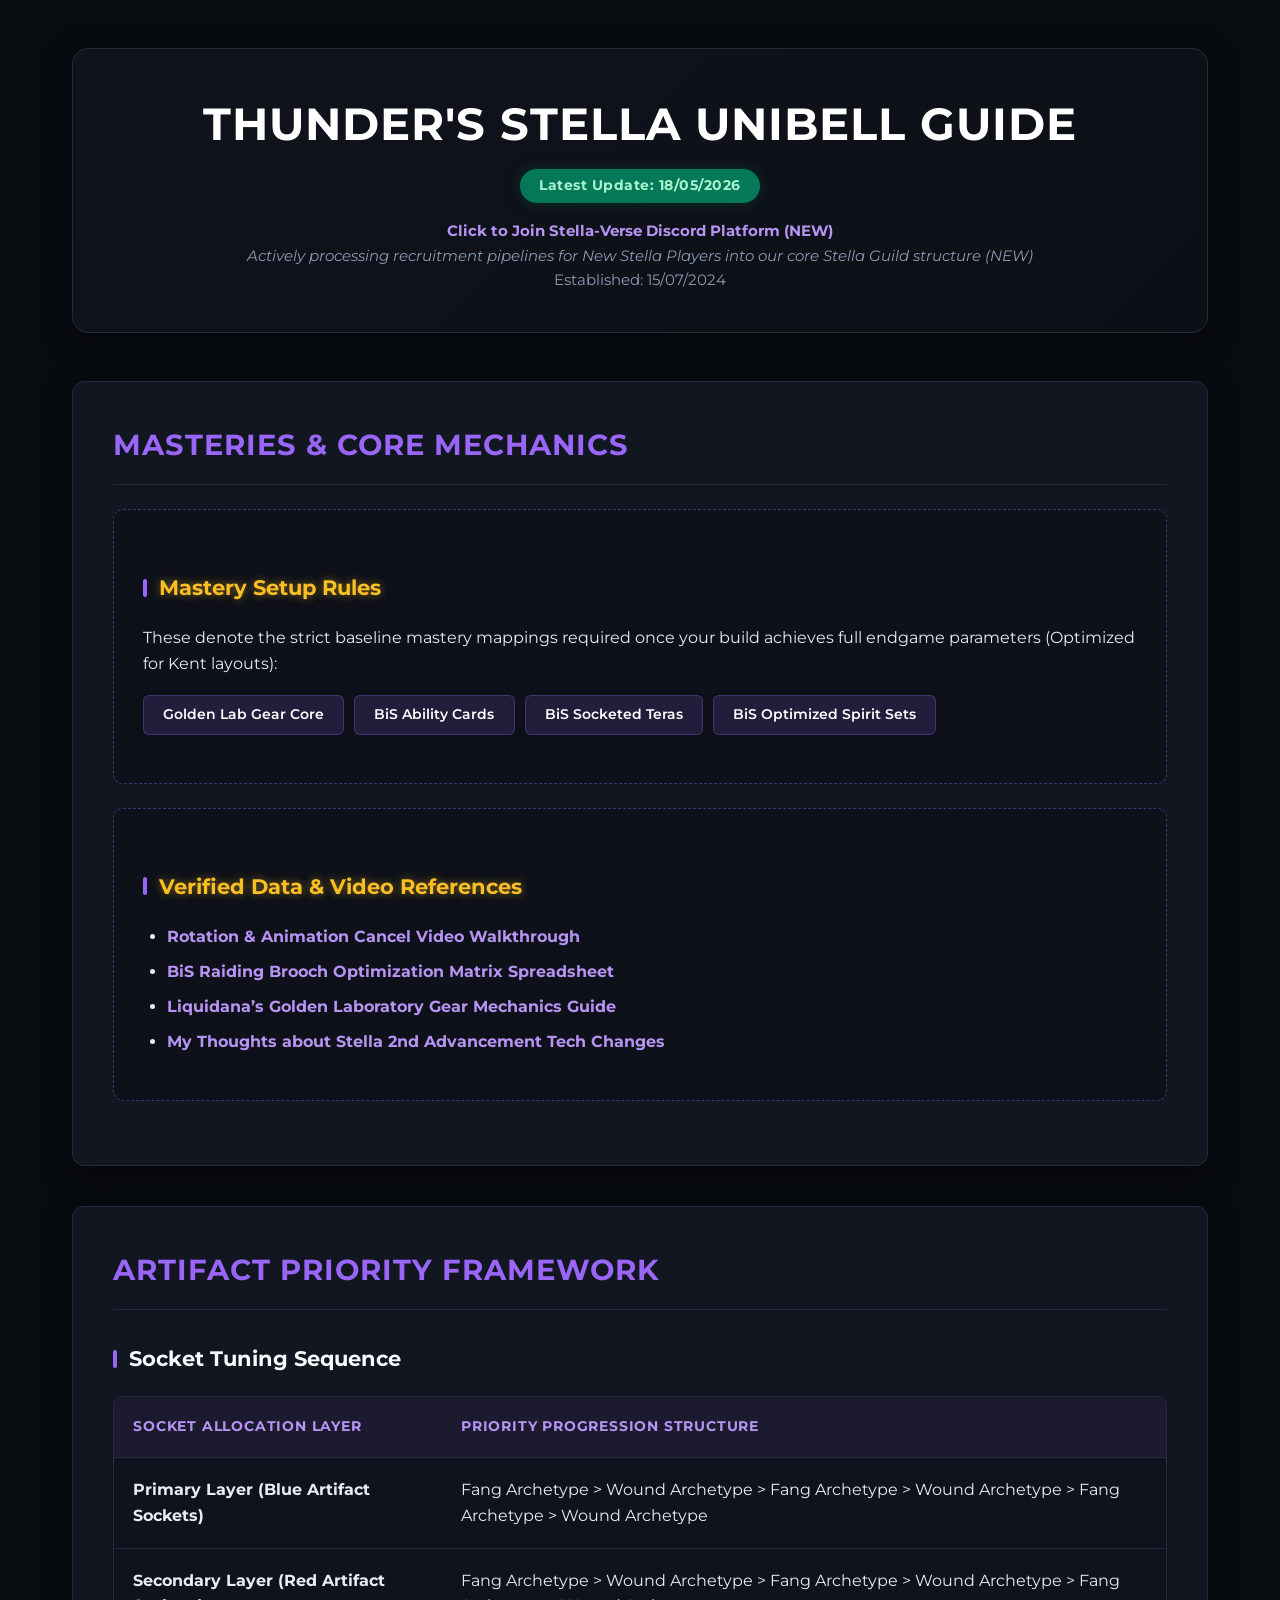
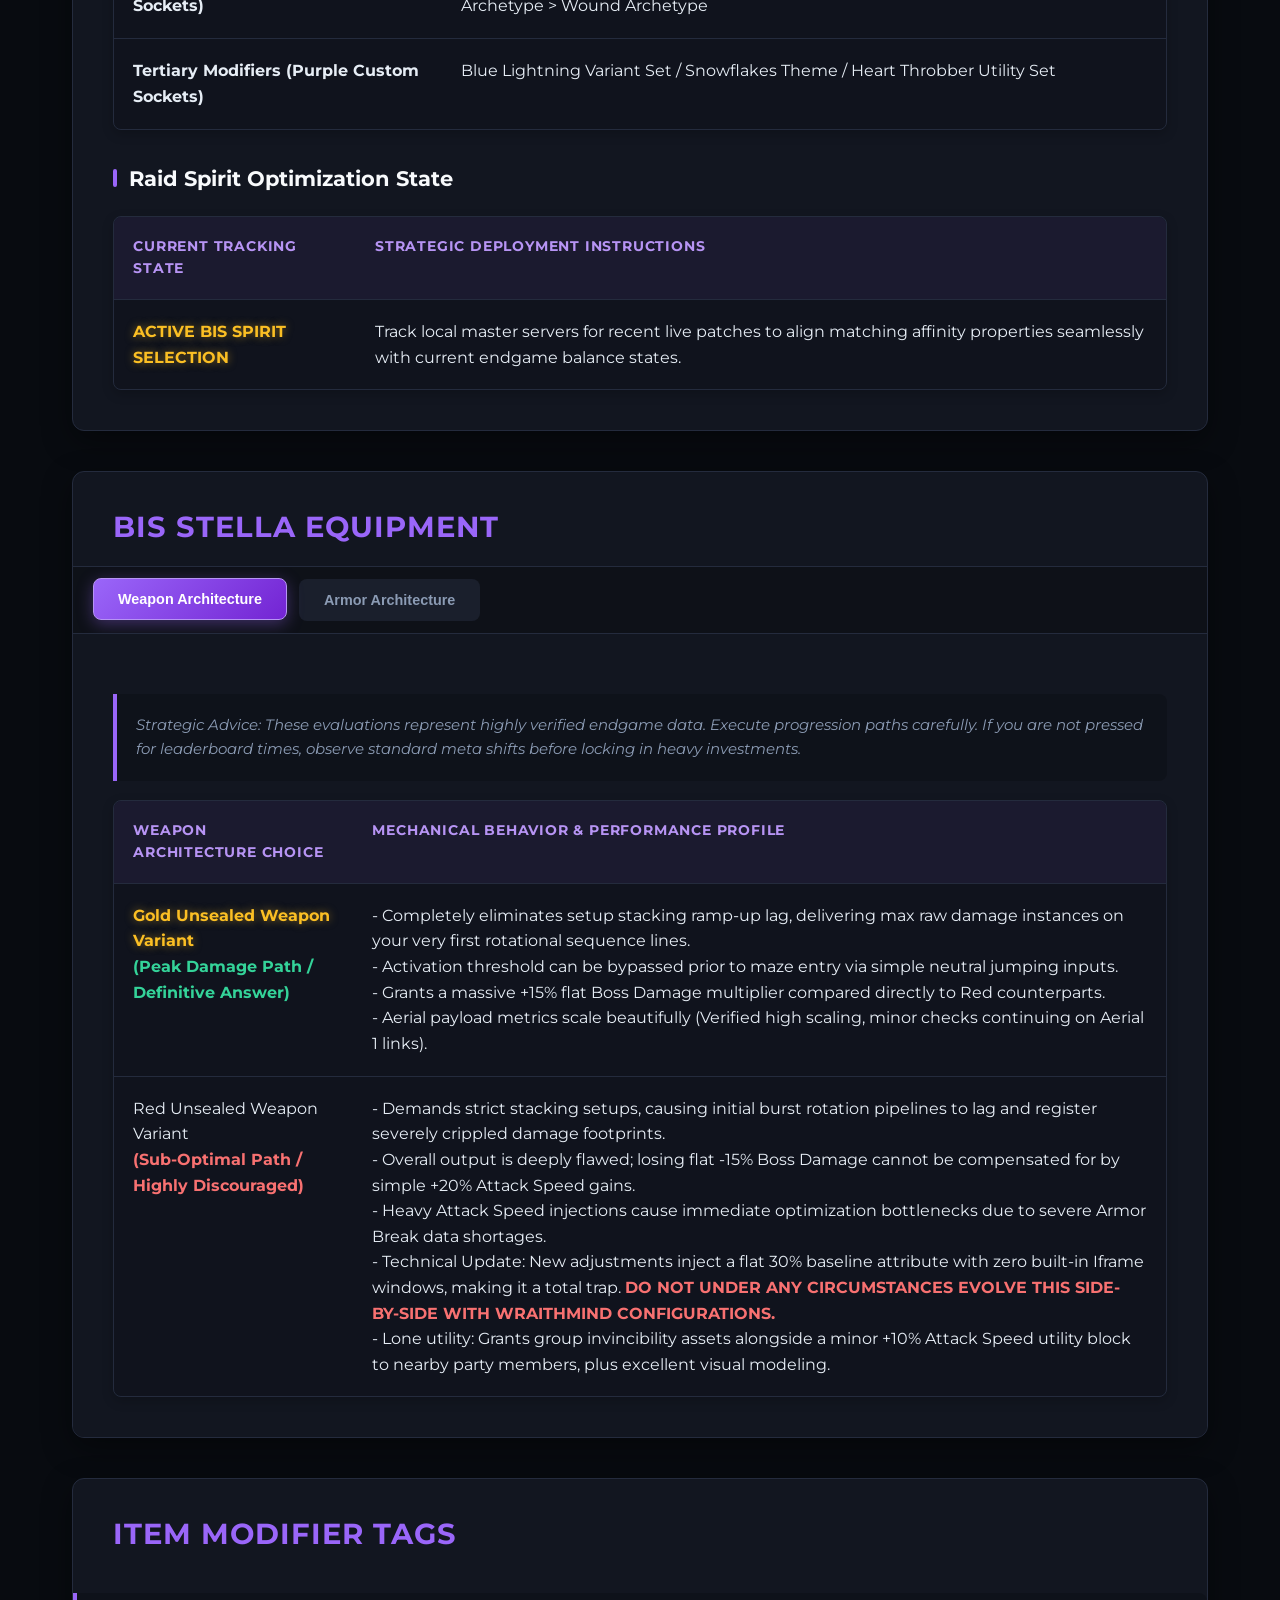
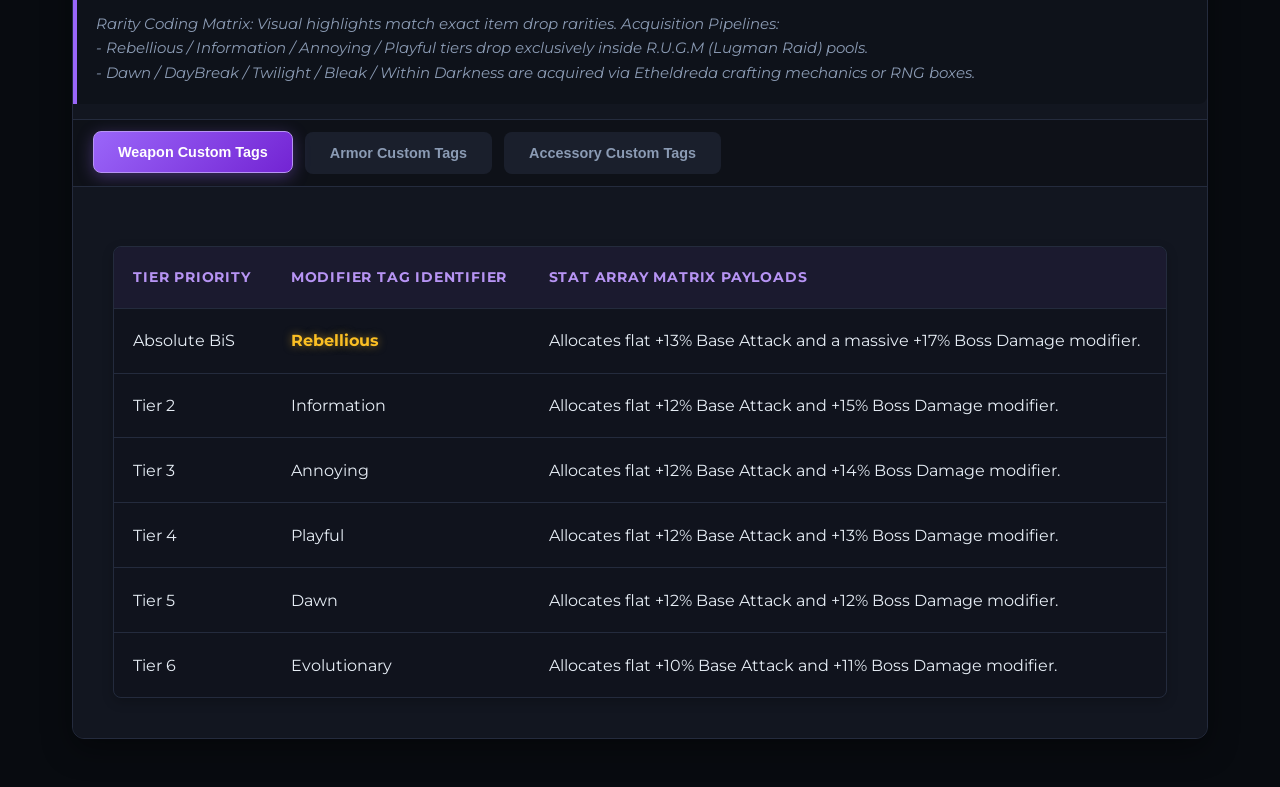
==== index.html @ b870dc03 "Add files via upload" ====
<!DOCTYPE html>
<html lang="en">
<head>
    <meta charset="UTF-8">
    <meta name="viewport" content="width=device-width, initial-scale=1.0">
    <title>Thunder's Stella Unibell Guide</title>
    <link rel="stylesheet" href="style.css">
    <link href="https://fonts.googleapis.com/css2?family=Montserrat:wght@400;600;700&display=swap" rel="stylesheet">
</head>
<body>

    <div class="container">
        <!-- Header Hero Block -->
        <header>
            <h1>Thunder's Stella Unibell Guide</h1>
            <div class="status-badge">Latest Update: 18/05/2026</div>
            <p class="contact">
                <a href="http://discord.gg/ny4BUfFGVX" target="_blank">Click to Join Stella-Verse Discord Platform (NEW)</a><br>
                <em>Actively processing recruitment pipelines for New Stella Players into our core Stella Guild structure (NEW)</em><br>
                Established: 15/07/2024
            </p>
        </header>

        <!-- Section: Masteries & Rotation Links -->
        <section id="masteries" class="card">
            <h2>Masteries & Core Mechanics</h2>
            <div class="synergy-box">
                <h3 class="highlight-yellow">Mastery Setup Rules</h3>
                <p>These denote the strict baseline mastery mappings required once your build achieves full endgame parameters (Optimized for Kent layouts):</p>
                <div class="skill-tags">
                    <span>Golden Lab Gear Core</span>
                    <span>BiS Ability Cards</span>
                    <span>BiS Socketed Teras</span>
                    <span>BiS Optimized Spirit Sets</span>
                </div>
            </div>

            <div class="synergy-box" style="margin-top: 1.5rem;">
                <h3 class="highlight-yellow">Verified Data & Video References</h3>
                <ul>
                    <li><a href="https://www.youtube.com/watch?v=_vFARwieIZI" target="_blank">Rotation & Animation Cancel Video Walkthrough</a></li>
                    <li><a href="https://docs.google.com/spreadsheets/d/10RiqQsjrIwOWx3V2iWm0IaeLQn0I-nE5frdQukLJ9Gg/edit?usp=sharing" target="_blank">BiS Raiding Brooch Optimization Matrix Spreadsheet</a></li>
                    <li><a href="https://docs.google.com/document/d/e/2PACX-1vSvynzORBsrB51yt9vIYnnoR316rGyxDhr0Bwu7Q4aNFln4ifJAK0UU0sT571jXe5gCB4SZXZX583KM/pub" target="_blank">Liquidana’s Golden Laboratory Gear Mechanics Guide</a></li>
                    <li><a href="https://docs.google.com/document/d/1M4C8SI9iA6JCApCzWI57YRF7fsutOGnB89YwAGUwEfw/edit?tab=t.0#heading=h.dj38wldcw29a" target="_blank">My Thoughts about Stella 2nd Advancement Tech Changes</a></li>
                </ul>
            </div>
        </section>

        <!-- Section: Artifact Mapping -->
        <section id="artifacts" class="card">
            <h2>Artifact Priority Framework</h2>
            <h3>Socket Tuning Sequence</h3>
            <div class="table-wrapper">
                <table>
                    <thead>
                        <tr>
                            <th>Socket Allocation Layer</th>
                            <th>Priority Progression Structure</th>
                        </tr>
                    </thead>
                    <tbody>
                        <tr>
                            <td><strong>Primary Layer (Blue Artifact Sockets)</strong></td>
                            <td>Fang Archetype &gt; Wound Archetype &gt; Fang Archetype &gt; Wound Archetype &gt; Fang Archetype &gt; Wound Archetype</td>
                        </tr>
                        <tr>
                            <td><strong>Secondary Layer (Red Artifact Sockets)</strong></td>
                            <td>Fang Archetype &gt; Wound Archetype &gt; Fang Archetype &gt; Wound Archetype &gt; Fang Archetype &gt; Wound Archetype</td>
                        </tr>
                        <tr>
                            <td><strong>Tertiary Modifiers (Purple Custom Sockets)</strong></td>
                            <td>Blue Lightning Variant Set / Snowflakes Theme / Heart Throbber Utility Set</td>
                        </tr>
                    </tbody>
                </table>
            </div>

            <h3>Raid Spirit Optimization State</h3>
            <div class="table-wrapper">
                <table>
                    <thead>
                        <tr>
                            <th>Current Tracking State</th>
                            <th>Strategic Deployment Instructions</th>
                        </tr>
                    </thead>
                    <tbody>
                        <tr>
                            <td><span class="highlight-yellow">ACTIVE BIS SPIRIT SELECTION</span></td>
                            <td>Track local master servers for recent live patches to align matching affinity properties seamlessly with current endgame balance states.</td>
                        </tr>
                    </tbody>
                </table>
            </div>
        </section>

        <!-- Section: BiS Stella Equipment (Tabbed View) -->
        <section id="equipment" class="card tabs-section">
            <h2>BiS Stella Equipment</h2>
            <div class="tabs-container">
                <div class="tabs-nav">
                    <button class="tab-link" onclick="openTab(event, 'stella-weapon')">Weapon Architecture</button>
                    <button class="tab-link" onclick="openTab(event, 'stella-armor')">Armor Architecture</button>
                </div>

                <div class="tabs-content">
                    <!-- Stella Weapon Tab -->
                    <div id="stella-weapon" class="tab-panel">
                        <p class="info-text">Strategic Advice: These evaluations represent highly verified endgame data. Execute progression paths carefully. If you are not pressed for leaderboard times, observe standard meta shifts before locking in heavy investments.</p>
                        <div class="table-wrapper">
                            <table>
                                <thead>
                                    <tr>
                                        <th>Weapon Architecture Choice</th>
                                        <th>Mechanical Behavior & Performance Profile</th>
                                    </tr>
                                </thead>
                                <tbody>
                                    <tr>
                                        <td><span class="highlight-yellow">Gold Unsealed Weapon Variant</span><br><span class="buff-text">(Peak Damage Path / Definitive Answer)</span></td>
                                        <td>
                                            - Completely eliminates setup stacking ramp-up lag, delivering max raw damage instances on your very first rotational sequence lines.<br>
                                            - Activation threshold can be bypassed prior to maze entry via simple neutral jumping inputs.<br>
                                            - Grants a massive +15% flat Boss Damage multiplier compared directly to Red counterparts.<br>
                                            - Aerial payload metrics scale beautifully (Verified high scaling, minor checks continuing on Aerial 1 links).
                                        </td>
                                    </tr>
                                    <tr>
                                        <td>Red Unsealed Weapon Variant<br><span class="debuff-text">(Sub-Optimal Path / Highly Discouraged)</span></td>
                                        <td>
                                            - Demands strict stacking setups, causing initial burst rotation pipelines to lag and register severely crippled damage footprints.<br>
                                            - Overall output is deeply flawed; losing flat -15% Boss Damage cannot be compensated for by simple +20% Attack Speed gains.<br>
                                            - Heavy Attack Speed injections cause immediate optimization bottlenecks due to severe Armor Break data shortages.<br>
                                            - Technical Update: New adjustments inject a flat 30% baseline attribute with zero built-in Iframe windows, making it a total trap. <span class="debuff-text">DO NOT UNDER ANY CIRCUMSTANCES EVOLVE THIS SIDE-BY-SIDE WITH WRAITHMIND CONFIGURATIONS.</span><br>
                                            - Lone utility: Grants group invincibility assets alongside a minor +10% Attack Speed utility block to nearby party members, plus excellent visual modeling.
                                        </td>
                                    </tr>
                                </tbody>
                            </table>
                        </div>
                    </div>

                    <!-- Stella Armor Tab -->
                    <div id="stella-armor" class="tab-panel">
                        <div class="table-wrapper">
                            <table>
                                <thead>
                                    <tr>
                                        <th>Priority Rank</th>
                                        <th>Armor Set Specification</th>
                                        <th>Strategic Mechanical Evaluation</th>
                                    </tr>
                                </thead>
                                <tbody>
                                    <tr>
                                        <td><strong>RANK 1 (BEST IN SLOT)</strong></td>
                                        <td><span class="highlight-yellow">Void of Silence Set</span></td>
                                        <td>Undisputed absolute peak performance ceiling. Deeply annoying for casual tracking due to non-stop WASD movement tracking reversals, but mandatory for high-tier ranking metrics.</td>
                                    </tr>
                                    <tr>
                                        <td><strong>RANK 2 (DPS RUNNER UP)</strong></td>
                                        <td>Desire Gear Set</td>
                                        <td>Highly competitive damage parameters. Very exhausting to manage due to non-stop flat 8% current health drain instances ticking every single second.</td>
                                    </tr>
                                    <tr>
                                        <td><strong>RANK 3 (STABLE ALTERNATIVE)</strong></td>
                                        <td>VoidSteel / EX Gear Core Portfolio</td>
                                        <td>✨ Extremely stable, safe, and reliable layout choice ✨. EX variants are highly recommended for casual maze farming and standard Lugman coordination runs.</td>
                                    </tr>
                                    <tr>
                                        <td><strong>RANK 4 (GARBAGE DISPOSAL)</strong></td>
                                        <td>Wraithmind Portfolio</td>
                                        <td><span class="debuff-text">Utterly atrocious.</span> Evolving this literal garbage heap will result in immediate community mockery and direct strategic failure. Avoid without exception.</td>
                                    </tr>
                                </tbody>
                            </table>
                        </div>
                    </div>
                </div>
            </div>
        </section>

        <!-- Section: Item Modifier Tags (Tabbed View) -->
        <section id="tags-management" class="card tabs-section">
            <h2>Item Modifier Tags</h2>
            <p class="info-text">Rarity Coding Matrix: Visual highlights match exact item drop rarities. Acquisition Pipelines:<br>
            - Rebellious / Information / Annoying / Playful tiers drop exclusively inside R.U.G.M (Lugman Raid) pools.<br>
            - Dawn / DayBreak / Twilight / Bleak / Within Darkness are acquired via Etheldreda crafting mechanics or RNG boxes.</p>
            
            <div class="tabs-container">
                <div class="tabs-nav">
                    <button class="tab-link" onclick="openTab(event, 'w-tags')">Weapon Custom Tags</button>
                    <button class="tab-link" onclick="openTab(event, 'a-tags')">Armor Custom Tags</button>
                    <button class="tab-link" onclick="openTab(event, 'acc-tags')">Accessory Custom Tags</button>
                </div>

                <div class="tabs-content">
                    <!-- Weapon Tags Tab -->
                    <div id="w-tags" class="tab-panel">
                        <div class="table-wrapper">
                            <table>
                                <thead>
                                    <tr>
                                        <th>Tier Priority</th>
                                        <th>Modifier Tag Identifier</th>
                                        <th>Stat Array Matrix Payloads</th>
                                    </tr>
                                </thead>
                                <tbody>
                                    <tr>
                                        <td>Absolute BiS</td>
                                        <td><span class="highlight-yellow">Rebellious</span></td>
                                        <td>Allocates flat +13% Base Attack and a massive +17% Boss Damage modifier.</td>
                                    </tr>
                                    <tr>
                                        <td>Tier 2</td>
                                        <td>Information</td>
                                        <td>Allocates flat +12% Base Attack and +15% Boss Damage modifier.</td>
                                    </tr>
                                    <tr>
                                        <td>Tier 3</td>
                                        <td>Annoying</td>
                                        <td>Allocates flat +12% Base Attack and +14% Boss Damage modifier.</td>
                                    </tr>
                                    <tr>
                                        <td>Tier 4</td>
                                        <td>Playful</td>
                                        <td>Allocates flat +12% Base Attack and +13% Boss Damage modifier.</td>
                                    </tr>
                                    <tr>
                                        <td>Tier 5</td>
                                        <td>Dawn</td>
                                        <td>Allocates flat +12% Base Attack and +12% Boss Damage modifier.</td>
                                    </tr>
                                    <tr>
                                        <td>Tier 6</td>
                                        <td>Evolutionary</td>
                                        <td>Allocates flat +10% Base Attack and +11% Boss Damage modifier.</td>
                                    </tr>
                                </tbody>
                            </table>
                        </div>
                    </div>

                    <!-- Armor Tags Tab -->
                    <div id="a-tags" class="tab-panel">
                        <div class="table-wrapper">
                            <table>
                                <thead>
                                    <tr>
                                        <th>Tier Priority</th>
                                        <th>Modifier Tag Identifier</th>
                                        <th>Stat Array Matrix Payloads</th>
                                    </tr>
                                </thead>
                                <tbody>
                                    <tr>
                                        <td>Absolute BiS</td>
                                        <td><span class="highlight-yellow">DayBreak</span></td>
                                        <td>Allocates flat +6% Armor tracking and +1% pure Boss Damage scaling lines.</td>
                                    </tr>
                                    <tr>
                                        <td>Tier 2 Peak ATK</td>
                                        <td><span class="highlight-bleak">Bleak (Max Tier)</span></td>
                                        <td>Allocates flat +6% Armor tracking paired with +300 flat Attack stat blocks.</td>
                                    </tr>
                                    <tr>
                                        <td>Tier 3 Variant</td>
                                        <td>Drawing The Line</td>
                                        <td>Allocates flat +6% Armor tracking paired with +500 flat Critical Damage metrics.</td>
                                    </tr>
                                    <tr>
                                        <td>Tier 4 Alternative</td>
                                        <td><span class="highlight-bleak">Bleak (Mid Tier)</span></td>
                                        <td>Allocates flat +5% Armor tracking paired with +250 flat Attack stat blocks.</td>
                                    </tr>
                                    <tr>
                                        <td>Tier 5 Alternative</td>
                                        <td><span class="highlight-bleak">Bleak (Low Tier)</span></td>
                                        <td>Allocates flat +4% Armor tracking paired with +200 flat Attack stat blocks.</td>
                                    </tr>
                                </tbody>
                            </table>
                        </div>
                    </div>

                    <!-- Accessory Tags Tab -->
                    <div id="acc-tags" class="tab-panel">
                        <div class="table-wrapper">
                            <table>
                                <thead>
                                    <tr>
                                        <th>Tier Priority</th>
                                        <th>Modifier Tag Identifier</th>
                                        <th>Stat Array Matrix Payloads</th>
                                    </tr>
                                </thead>
                                <tbody>
                                    <tr>
                                        <td>Absolute BiS</td>
                                        <td><span class="highlight-yellow">Twilight</span></td>
                                        <td>Injects raw flat +1% Boss Damage multiplier directly into stat sheets.</td>
                                    </tr>
                                    <tr>
                                        <td>Tier 2 Peak ATK</td>
                                        <td><span class="highlight-blue">Within Darkness (Max Tier)</span></td>
                                        <td>Allocates a highly stable +300 flat Attack parameter boost.</td>
                                    </tr>
                                    <tr>
                                        <td>Tier 3 Variant</td>
                                        <td>Blow Archetype</td>
                                        <td>Allocates +500 flat Critical Damage parameter boost.</td>
                                    </tr>
                                    <tr>
                                        <td>Tier 4 Alternative</td>
                                        <td><span class="highlight-blue">Within Darkness (Mid Tier)</span></td>
                                        <td>Allocates a stable +250 flat Attack parameter boost.</td>
                                    </tr>
                                    <tr>
                                        <td>Tier 5 Alternative</td>
                                        <td><span class="highlight-blue">Within Darkness (Low Tier)</span></td>
                                        <td>Allocates a stable +200 flat Attack parameter boost.</td>
                                    </tr>
                                </tbody>
                            </table>
                        </div>
                    </div>
                </div>
            </div>
        </section>
    </div>

    <!-- Script Block for Isolated Multi-Tab Tracking Logic -->
    <script>
    document.addEventListener("DOMContentLoaded", function() {
        const tabSections = document.querySelectorAll('.tabs-section');
        tabSections.forEach(section => {
            const firstTab = section.querySelector('.tab-link');
            if (firstTab) {
                firstTab.click();
            }
        });
    });

    function openTab(evt, tabName) {
        const container = evt.currentTarget.closest('.tabs-container');
        
        const tabpanels = container.querySelectorAll('.tab-panel');
        tabpanels.forEach(panel => {
            panel.style.display = "none";
            panel.classList.remove('active');
        });

        const tablinks = container.querySelectorAll('.tab-link');
        tablinks.forEach(link => {
            link.classList.remove('active');
        });

        const targetPanel = document.getElementById(tabName);
        if (targetPanel) {
            targetPanel.style.display = "block";
            targetPanel.classList.add('active');
        }
        evt.currentTarget.classList.add('active');
    }
    </script>
</body>
</html>
---- style.css ----
/* =========================================
   THUNDER'S STELLA UNIBELL GUIDE - PREMIUM CSS
   ========================================= */

:root {
    /* Base Color Palette */
    --bg-main: #080B10; 
    --bg-card: #121620; 
    --bg-tab-inactive: #1A1F2C;
    --border-color: #242B3D;
    
    /* Theme Accent (Premium Purple) */
    --accent: #9A66F9; 
    --accent-hover: #B794F4;
    --accent-glow: rgba(154, 102, 249, 0.35);
    
    /* Text Typography Colors */
    --text-main: #E6EDF5; 
    --text-muted: #8B9BB4;
    
    /* Game Specific Highlights */
    --yellow-highlight: #FBBF24; /* Legend / Ultimate Gold */
    --blue-darkness: #3B82F6;    /* Abyss / Darkness Blue */
    --blue-bleak: #A0AEC0;       /* Bleak Steel (Cold Gray-Blue) */
    --red-debuff: #F87171;       /* Debuff / Warning Red */
    --green-buff: #34D399;       /* Status Up Green */
}

/* Global Setup & Resets */
*, *::before, *::after {
    box-sizing: border-box;
}

body {
    background-color: var(--bg-main);
    color: var(--text-main);
    font-family: 'Montserrat', sans-serif;
    margin: 0;
    padding: 0;
    line-height: 1.6;
}

/* Custom Premium Scrollbar */
::-webkit-scrollbar {
    width: 10px;
    height: 6px;
}
::-webkit-scrollbar-track {
    background: var(--bg-main);
}
::-webkit-scrollbar-thumb {
    background: linear-gradient(180deg, var(--accent) 0%, #6324D3 100%);
    border-radius: 5px;
}

/* Main Layout Wrapper */
.container {
    max-width: 1200px;
    margin: 3rem auto;
    padding: 0 2rem;
}

/* Header Banner inside Document */
header {
    text-align: center;
    margin-bottom: 3rem;
    padding: 2.5rem;
    background: linear-gradient(135deg, rgba(18, 22, 32, 0.8) 0%, rgba(13, 16, 23, 0.8) 100%);
    border-radius: 16px;
    border: 1px solid var(--border-color);
    box-shadow: 0 8px 32px rgba(0, 0, 0, 0.3);
}

header h1 {
    font-size: 2.8rem;
    color: #FFF;
    margin: 0 0 0.5rem 0;
    text-transform: uppercase;
    letter-spacing: 1px;
}

.status-badge {
    background-color: #047857;
    color: #A7F3D0;
    display: inline-block;
    padding: 0.4rem 1.2rem;
    border-radius: 50px;
    font-weight: 700;
    font-size: 0.85rem;
    margin-bottom: 1rem;
    letter-spacing: 0.5px;
    box-shadow: 0 0 15px rgba(4, 120, 87, 0.3);
}

.contact {
    color: var(--text-muted);
    font-size: 0.95rem;
    margin: 0;
}

/* Link Styles for contact and anchor refs */
a {
    color: var(--accent-hover);
    text-decoration: none;
    transition: all 0.2s ease, text-shadow 0.2s;
    font-weight: 700;
}
a:hover {
    color: #FFF;
    text-shadow: 0 0 8px var(--accent-glow);
    text-decoration: underline;
}

/* Card Block Design */
.card {
    background-color: var(--bg-card);
    border-radius: 12px;
    padding: 2.5rem;
    margin-bottom: 2.5rem;
    box-shadow: 0 10px 30px rgba(0, 0, 0, 0.4);
    border: 1px solid var(--border-color);
    transition: border-color 0.3s cubic-bezier(0.4, 0, 0.2, 1);
}

.card:hover {
    border-color: rgba(154, 102, 249, 0.5);
}

h2 {
    color: var(--accent);
    border-bottom: 1px solid var(--border-color);
    padding-bottom: 1rem;
    margin-top: 0;
    font-size: 1.8rem;
    text-transform: uppercase;
    letter-spacing: 1px;
}

h3 {
    color: #F8FAFC;
    margin-top: 2rem;
    font-size: 1.3rem;
    display: flex;
    align-items: center;
}

h3::before {
    content: "";
    display: inline-block;
    width: 4px;
    height: 18px;
    background-color: var(--accent);
    margin-right: 12px;
    border-radius: 2px;
}

/* Advanced Color Highlights & Glows */
.highlight-yellow {
    color: var(--yellow-highlight);
    font-weight: 700;
    text-shadow: 0 0 8px rgba(251, 191, 36, 0.5);
}

.highlight-blue {
    color: var(--blue-darkness);
    font-weight: 700;
    text-shadow: 0 0 10px rgba(59, 130, 246, 0.4);
}

.highlight-bleak {
    color: var(--blue-bleak);
    font-weight: 700;
    font-style: italic;
    text-shadow: 0 0 6px rgba(160, 174, 192, 0.3);
}

.debuff-text {
    font-weight: 700;
    color: var(--red-debuff);
}

.buff-text {
    font-weight: 700;
    color: var(--green-buff);
}

.info-text {
    font-style: italic;
    color: var(--text-muted);
    font-size: 0.95rem;
    margin-top: 1.2rem;
    display: block;
    background-color: rgba(0, 0, 0, 0.2);
    padding: 1.2rem;
    border-left: 4px solid var(--accent);
    border-radius: 0 8px 8px 0;
}

.sub-info {
    font-style: italic;
    color: var(--text-muted);
    font-size: 0.9rem;
    background-color: rgba(0, 0, 0, 0.3) !important;
}

/* Master Data Tables */
.table-wrapper {
    overflow-x: auto;
    margin-top: 1.2rem;
    border-radius: 8px;
    border: 1px solid var(--border-color);
    box-shadow: 0 4px 12px rgba(0, 0, 0, 0.2);
}

table {
    width: 100%;
    border-collapse: collapse;
    background-color: rgba(13, 16, 23, 0.3);
    min-width: 700px;
}

th, td {
    padding: 1.2rem 1.2rem;
    text-align: left;
    border-bottom: 1px solid var(--border-color);
    vertical-align: top;
}

th {
    background-color: rgba(154, 102, 249, 0.08);
    color: var(--accent-hover);
    font-weight: 700;
    text-transform: uppercase;
    font-size: 0.85rem;
    letter-spacing: 0.8px;
}

tr:hover td {
    background-color: rgba(255, 255, 255, 0.02);
}

tr:last-child td {
    border-bottom: none;
}

/* Premium Tabs Management Layout */
.tabs-section {
    padding: 0 !important;
    overflow: hidden;
}

.tabs-section h2 {
    padding: 2rem 2.5rem 1rem 2.5rem;
    margin: 0;
    border-bottom: none;
}

.tabs-nav {
    display: flex;
    background-color: rgba(0, 0, 0, 0.25);
    padding: 12px 20px;
    gap: 12px;
    border-top: 1px solid var(--border-color);
    border-bottom: 1px solid var(--border-color);
    overflow-x: auto;
}

.tab-link {
    background-color: var(--bg-tab-inactive);
    color: var(--text-muted);
    border: 1px solid transparent;
    outline: none;
    cursor: pointer;
    padding: 12px 24px;
    transition: all 0.25s cubic-bezier(0.4, 0, 0.2, 1);
    font-size: 0.9rem;
    font-weight: 700;
    border-radius: 8px;
    white-space: nowrap;
    min-width: 120px;
    text-align: center;
}

.tab-link:hover {
    background-color: #242B3D;
    color: #FFF;
    border-color: rgba(154, 102, 249, 0.3);
}

.tab-link.active {
    background: linear-gradient(135deg, var(--accent) 0%, #7324D3 100%);
    color: #FFFFFF;
    box-shadow: 0 4px 16px var(--accent-glow);
    border-color: var(--accent-hover);
    transform: translateY(-1px);
}

.tabs-content {
    padding: 2.5rem;
    background-color: var(--bg-card);
}

.tab-panel {
    display: none;
    animation: tabFadeIn 0.35s ease-out;
}

.tab-panel.active {
    display: block;
}

@keyframes tabFadeIn {
    from {
        opacity: 0;
        transform: translateY(8px);
    }
    to {
        opacity: 1;
        transform: translateY(0);
    }
}

/* Boxes & Custom Elements */
.synergy-box {
    background-color: rgba(0, 0, 0, 0.2);
    padding: 1.8rem;
    border-radius: 10px;
    border: 1px dashed rgba(154, 102, 249, 0.4);
    margin-bottom: 1.5rem;
}

.skill-tags {
    display: flex;
    flex-wrap: wrap;
    gap: 10px;
    margin: 1.2rem 0;
}

.skill-tags span {
    background-color: rgba(154, 102, 249, 0.15);
    color: #FFF;
    border: 1px solid rgba(154, 102, 249, 0.3);
    padding: 0.5rem 1.2rem;
    border-radius: 6px;
    font-weight: 600;
    font-size: 0.85rem;
    box-shadow: 0 2px 6px rgba(0, 0, 0, 0.2);
}

/* Bullet list custom layouts */
ul {
    padding-left: 1.5rem;
    margin: 1rem 0;
}

li {
    margin-bottom: 0.6rem;
}

/* Responsive Overrides */
@media (max-width: 768px) {
    .container {
        padding: 0 1rem;
        margin: 1rem auto;
    }
    .card {
        padding: 1.5rem;
    }
    .tabs-content {
        padding: 1.5rem;
    }
    header {
        padding: 1.5rem;
    }
    header h1 {
        font-size: 2rem;
    }
}
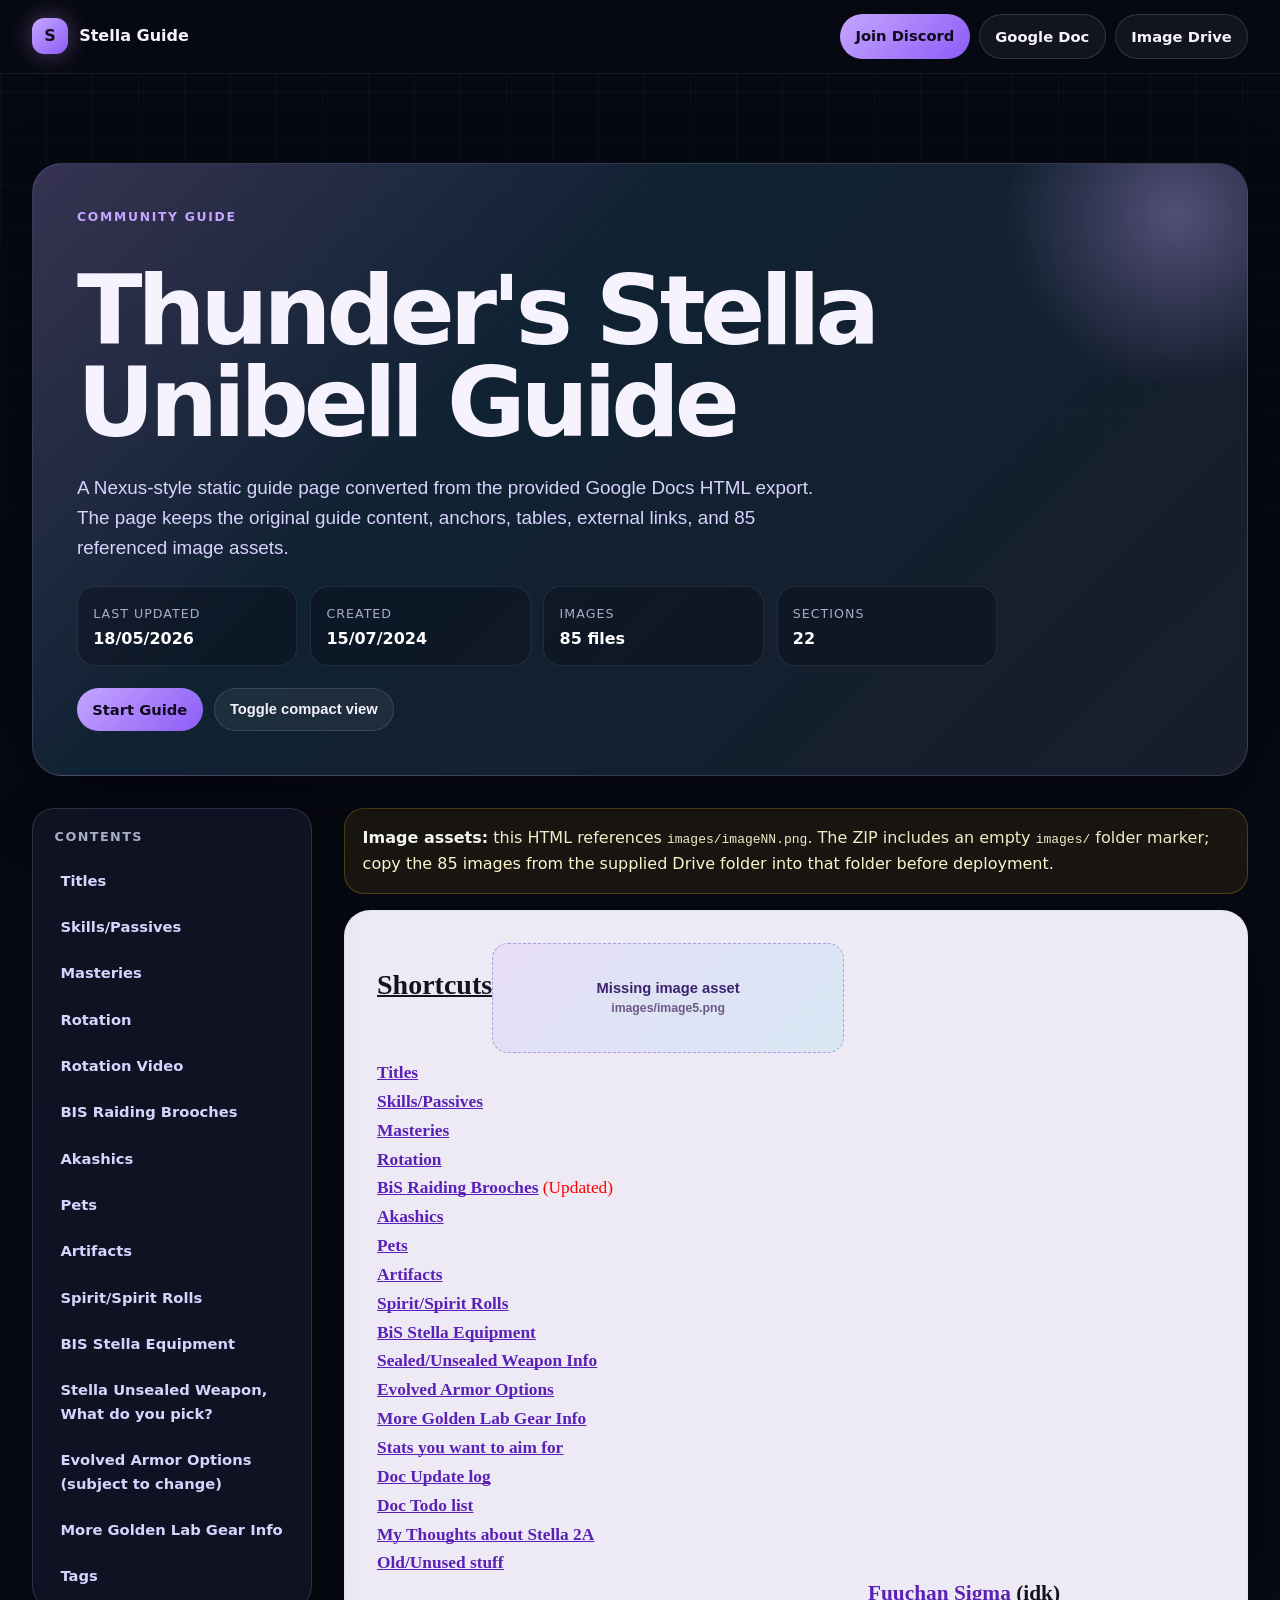
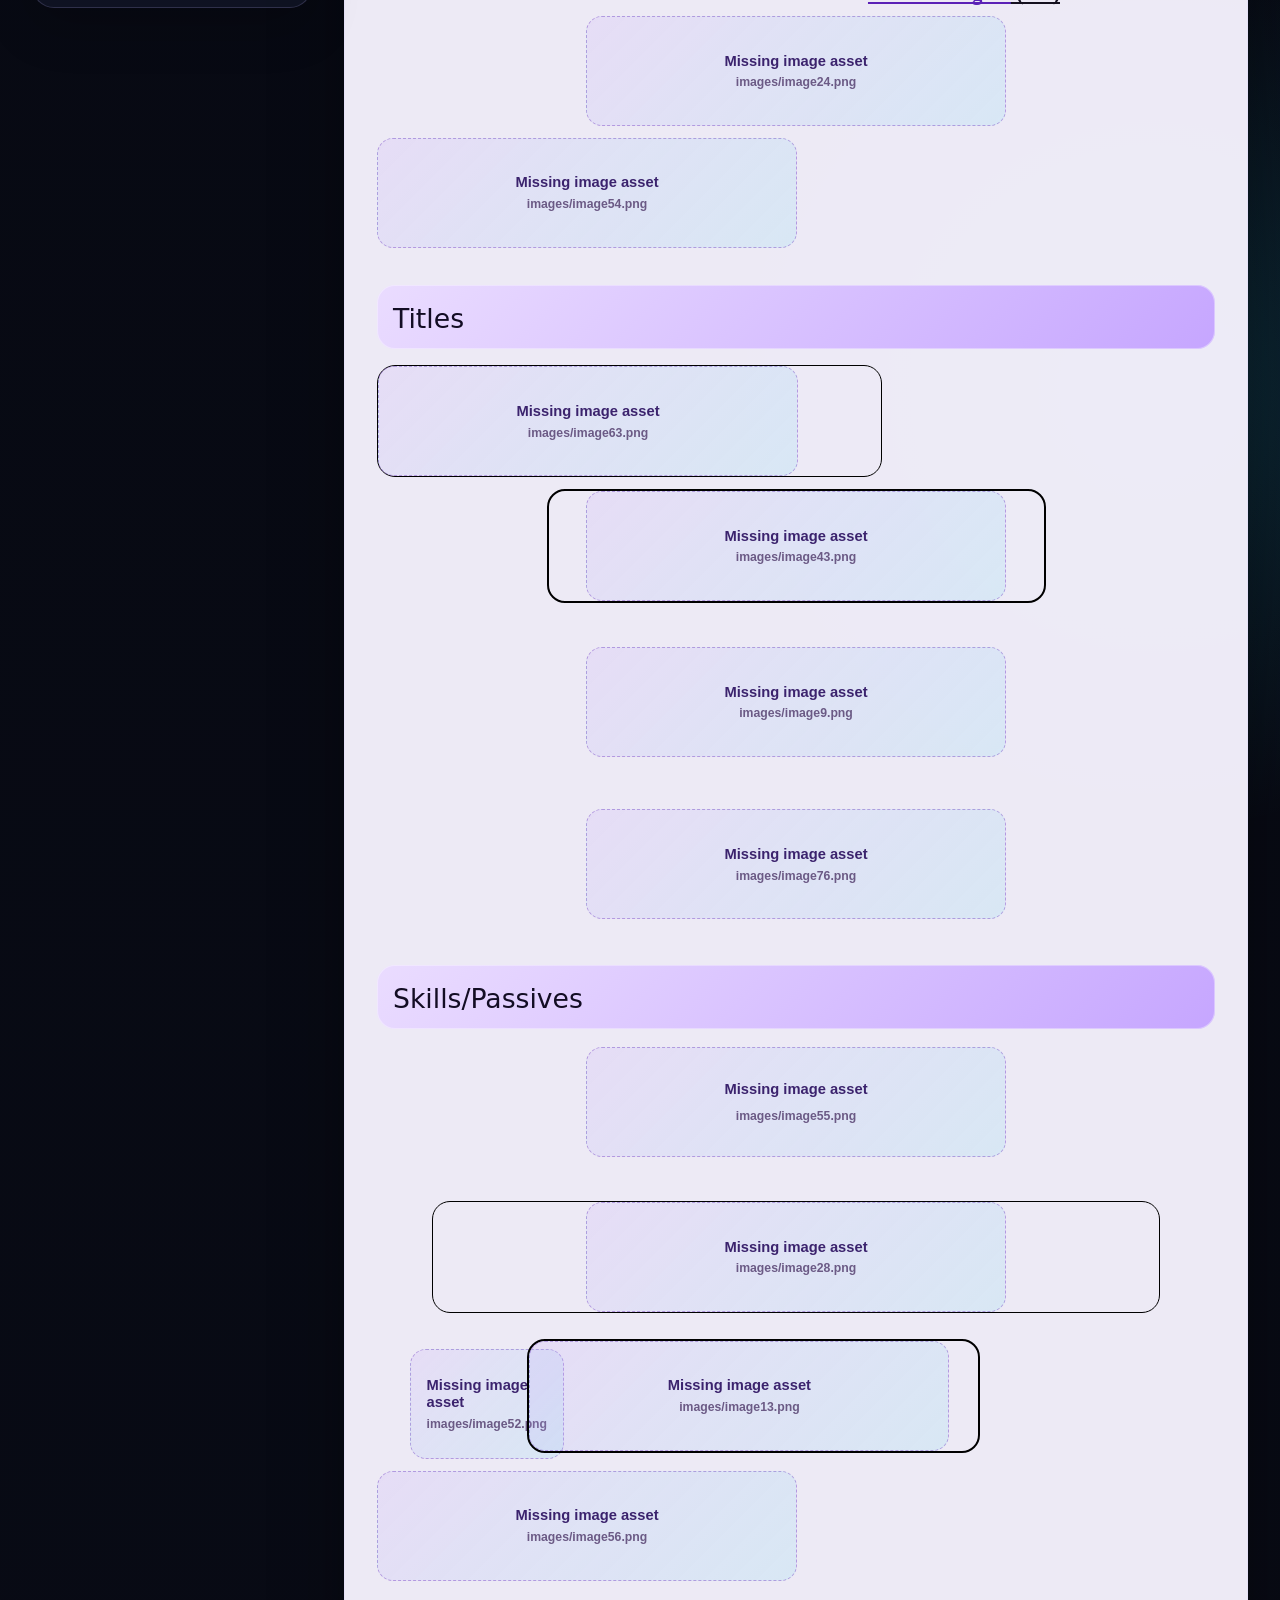
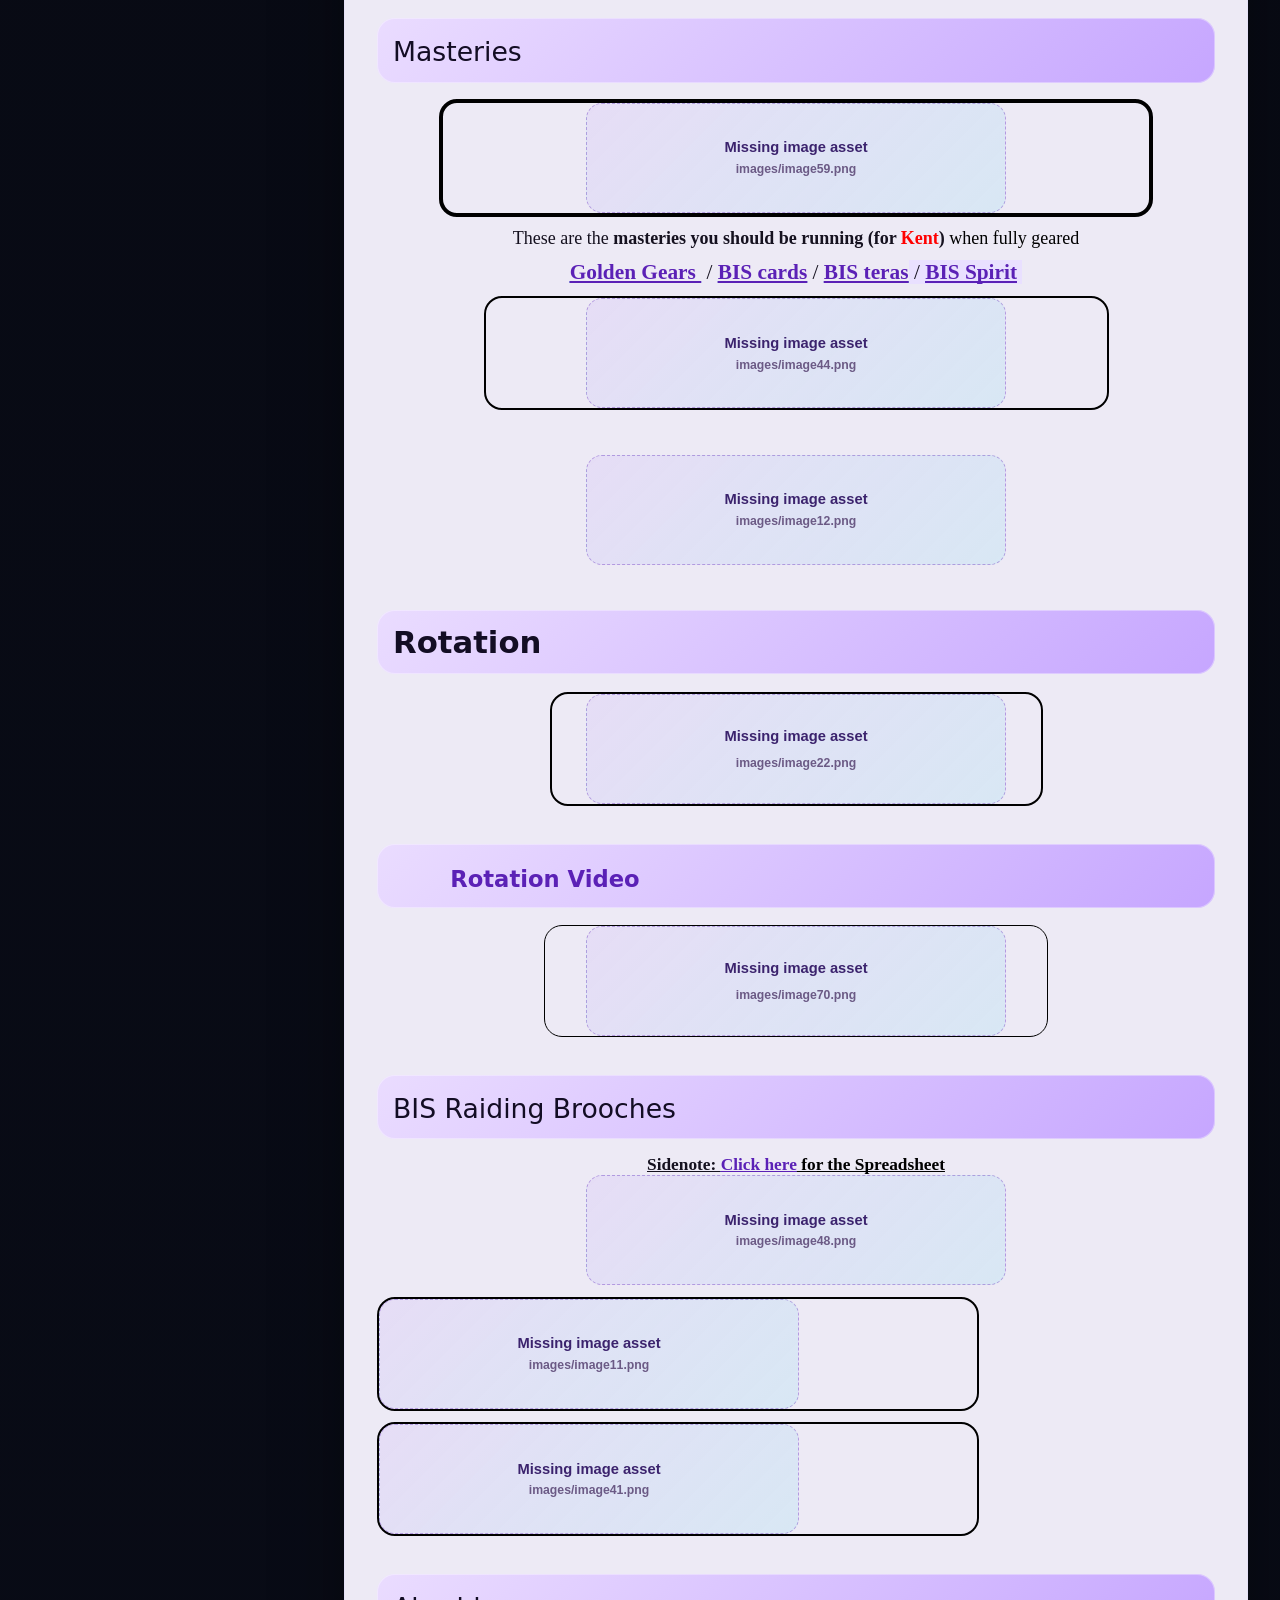
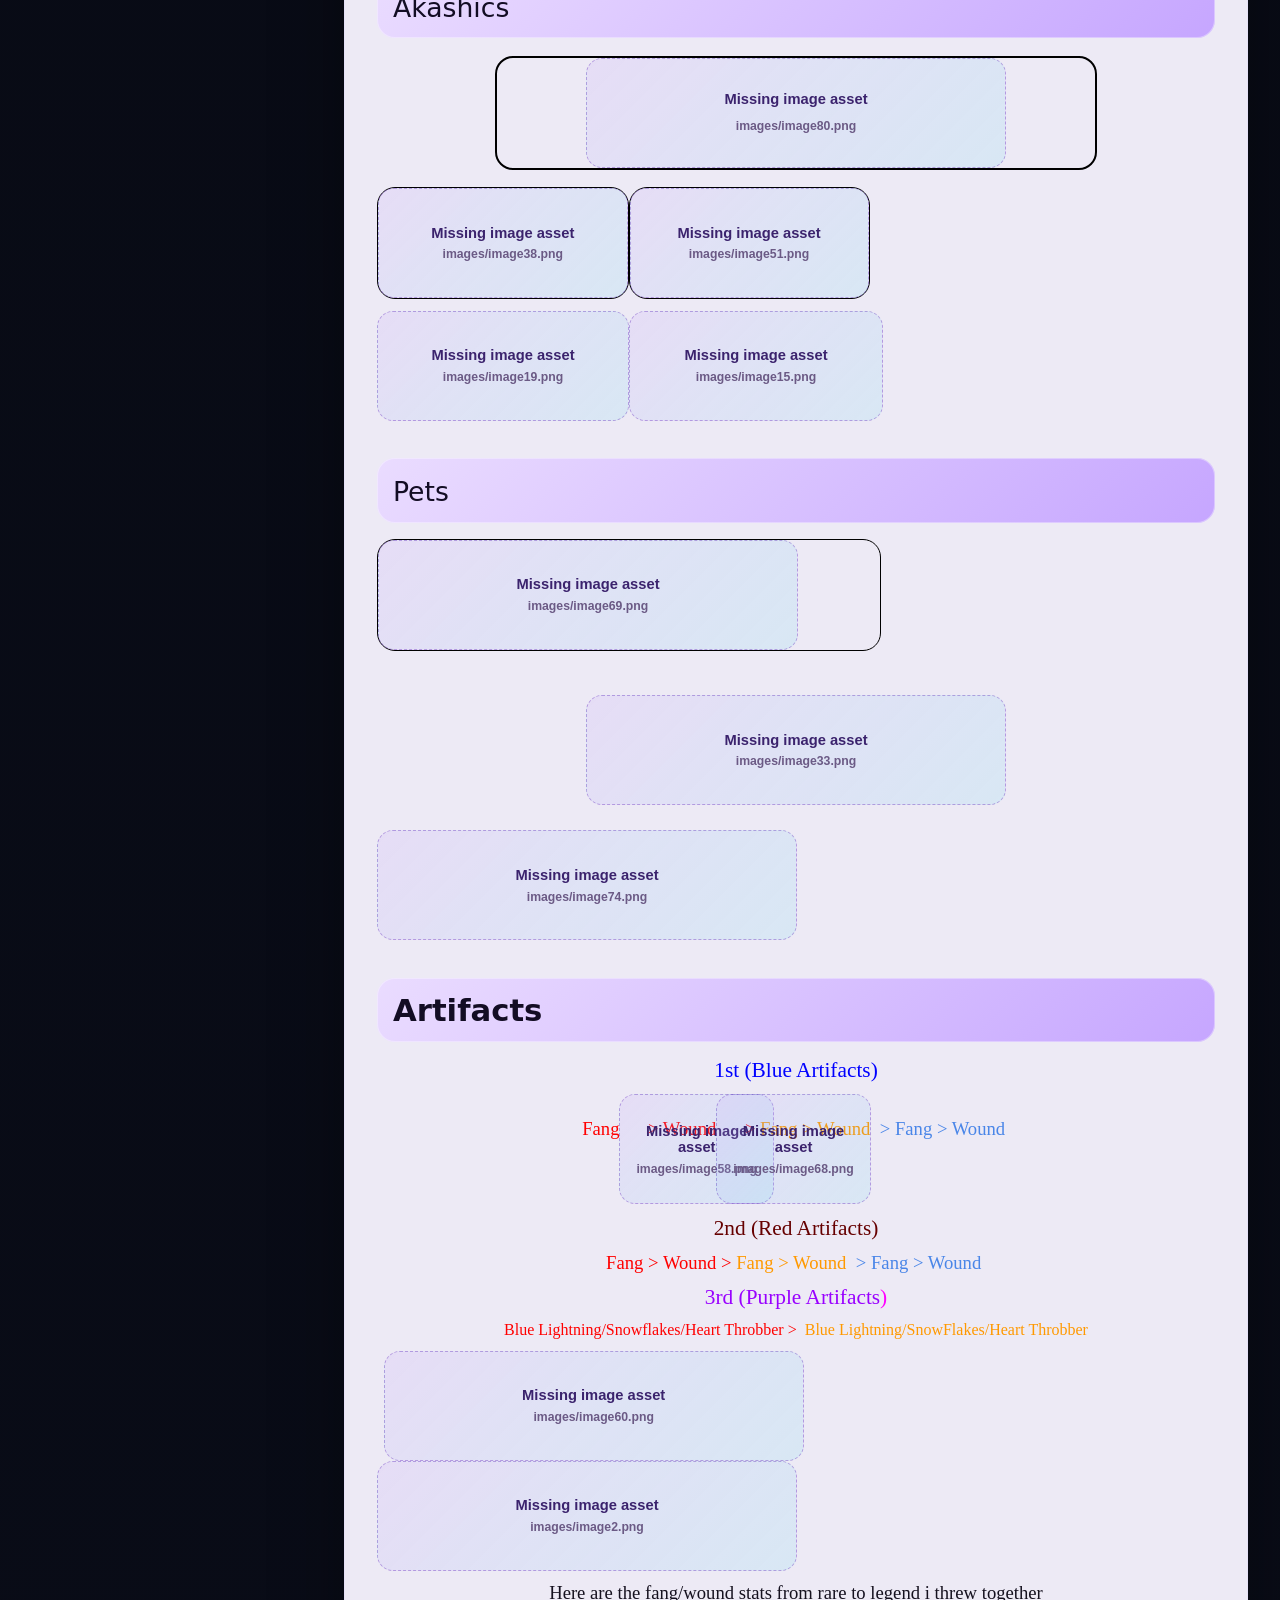
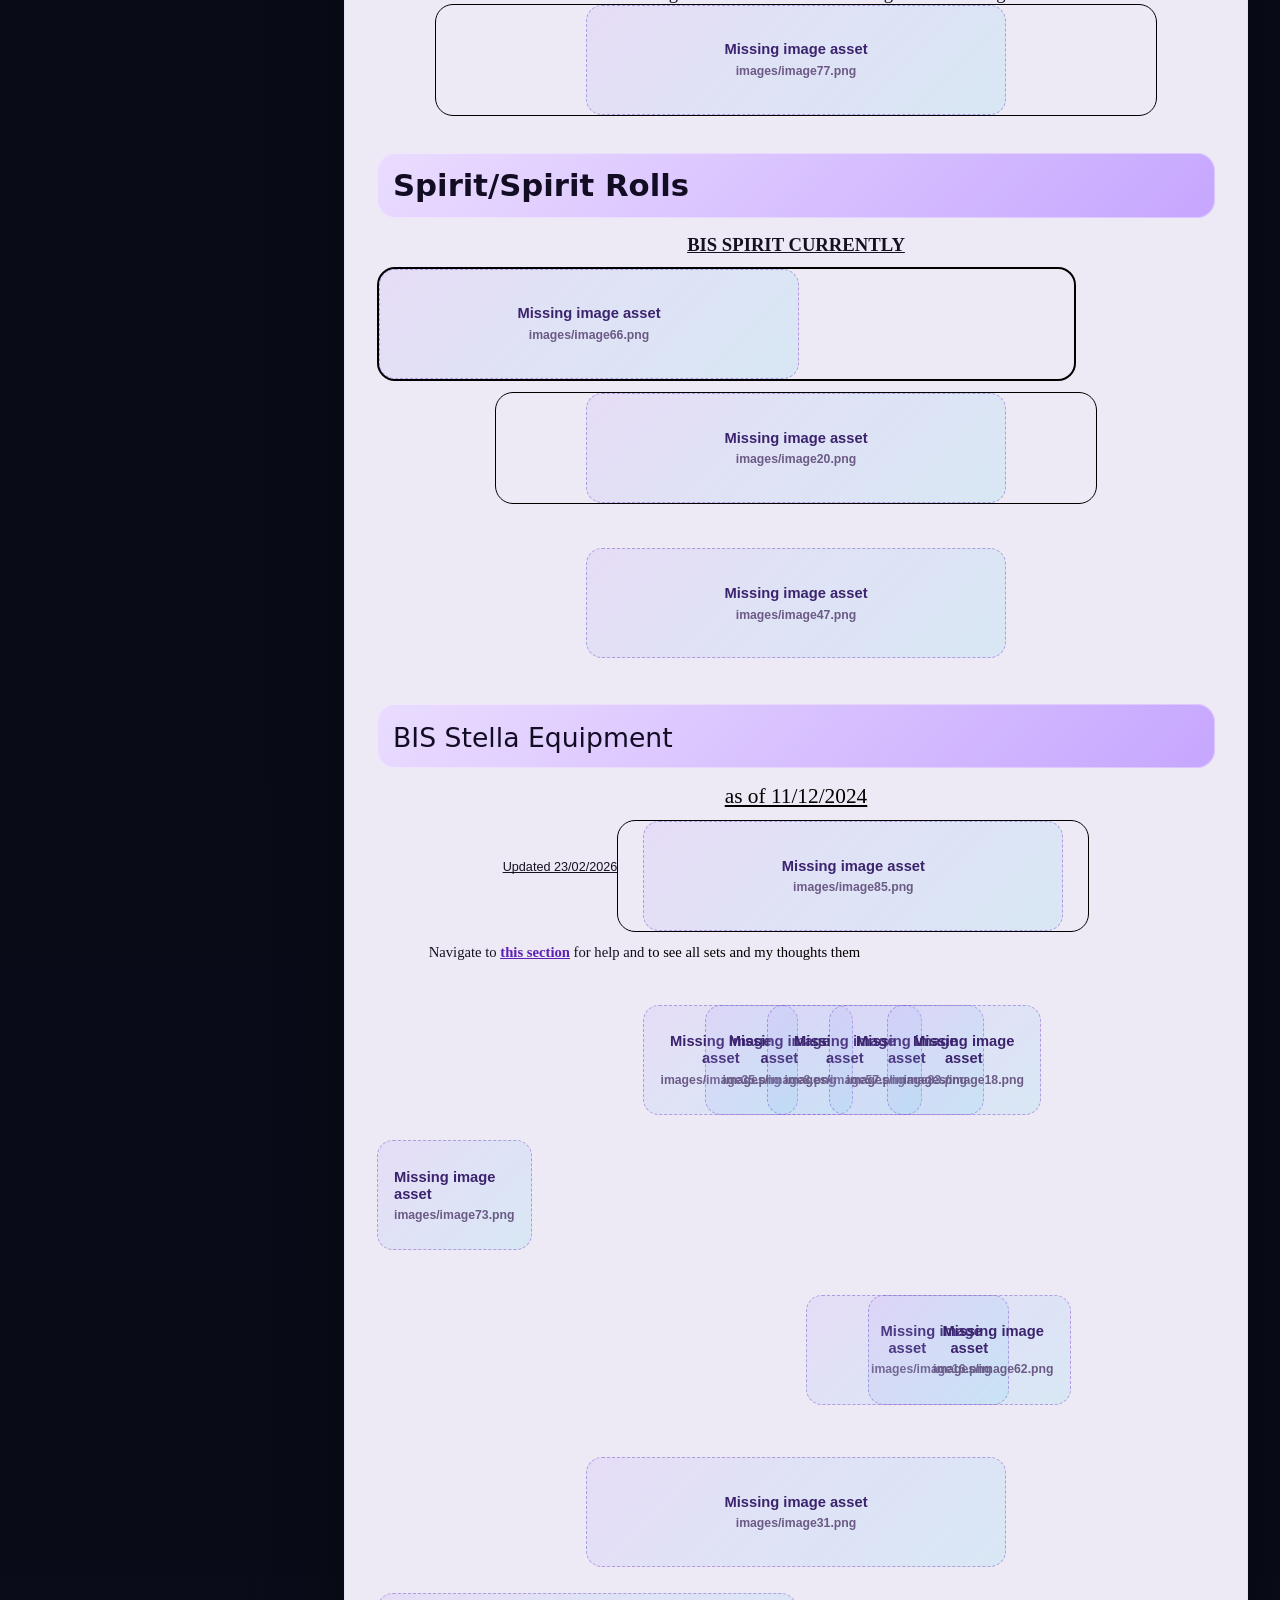
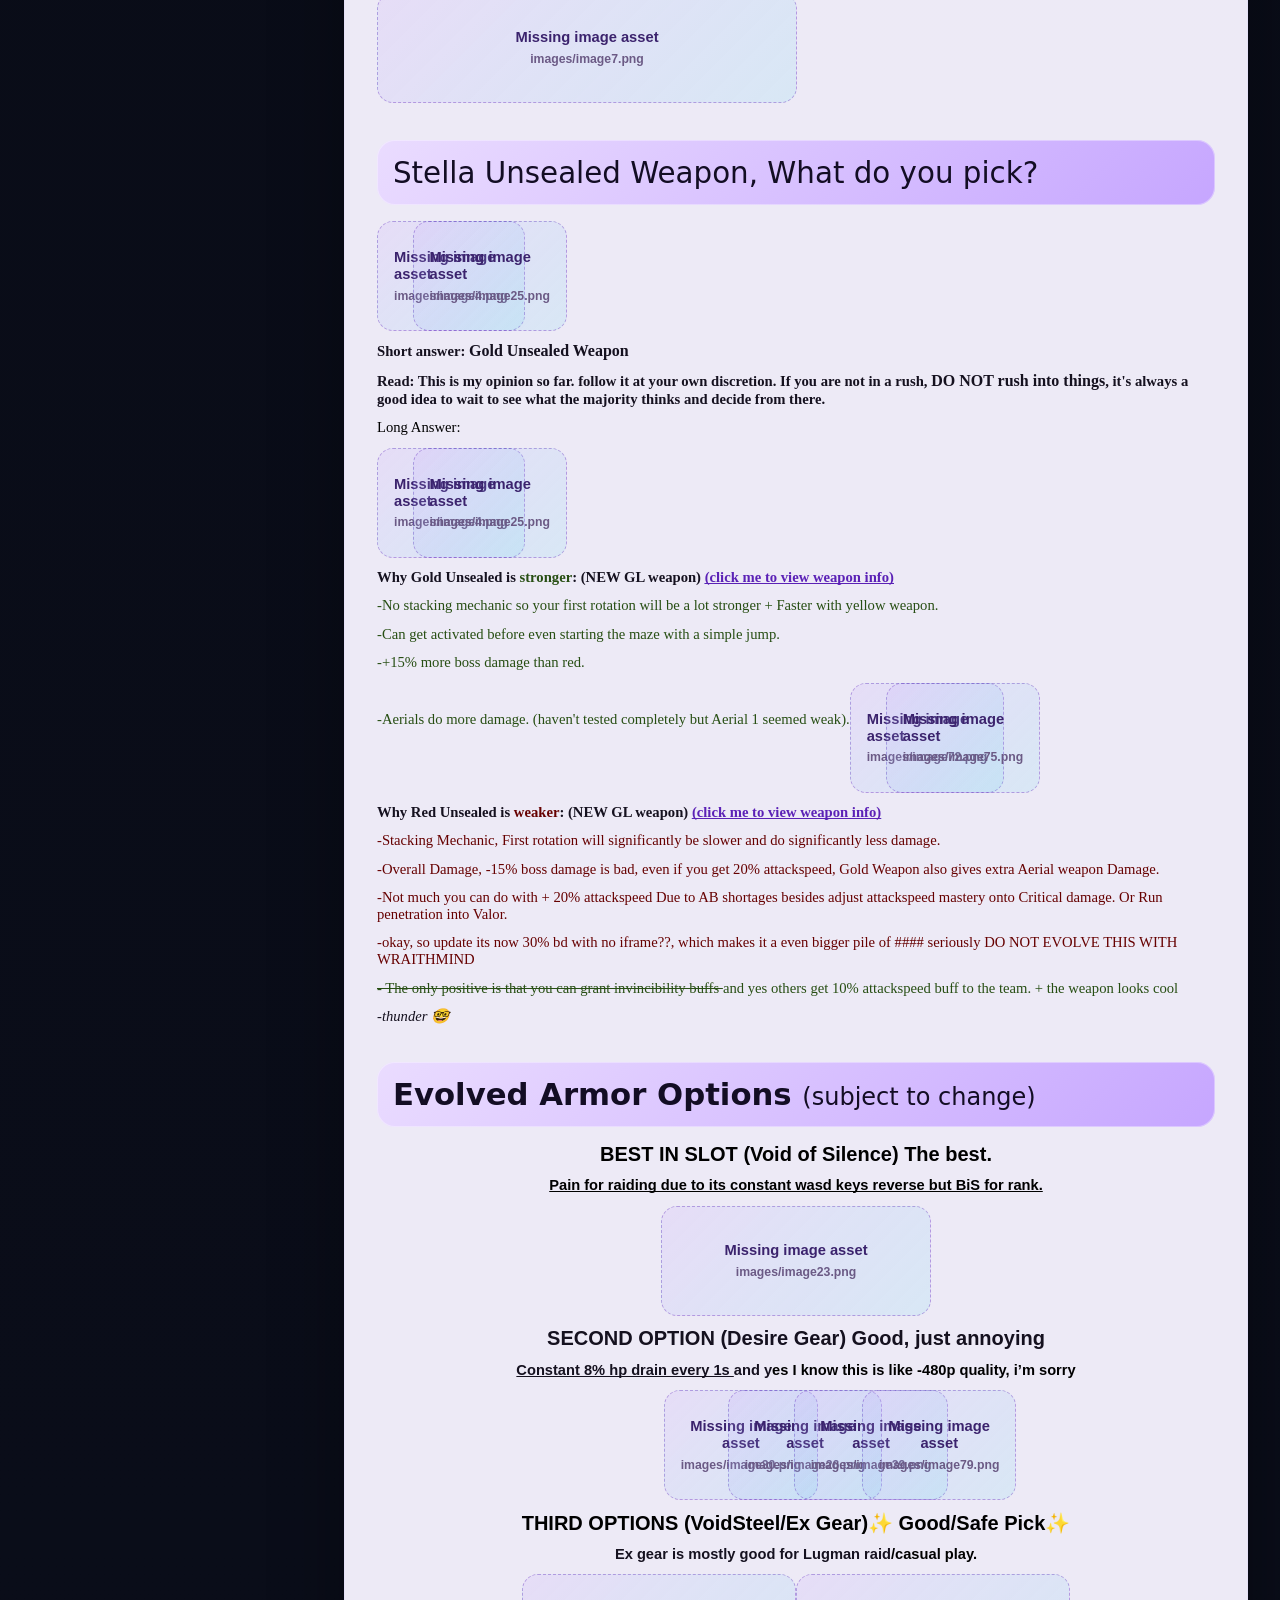
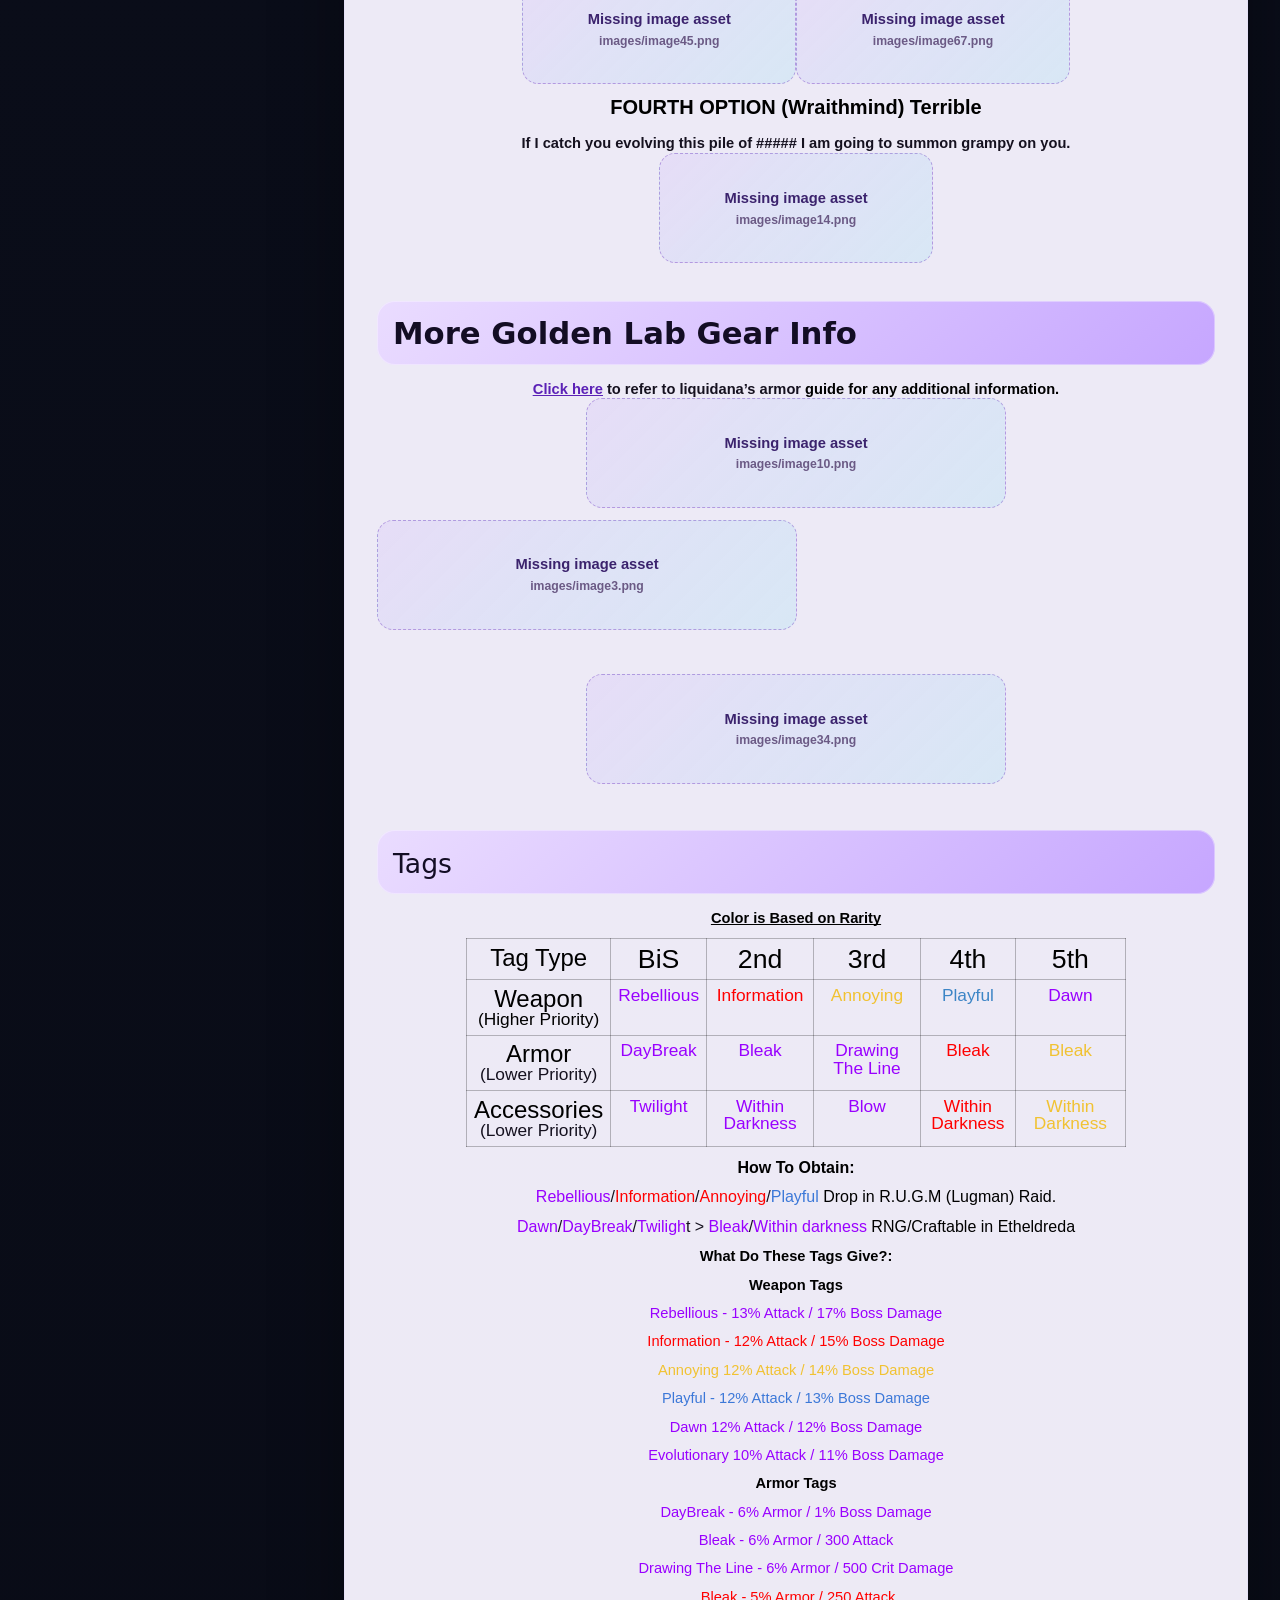
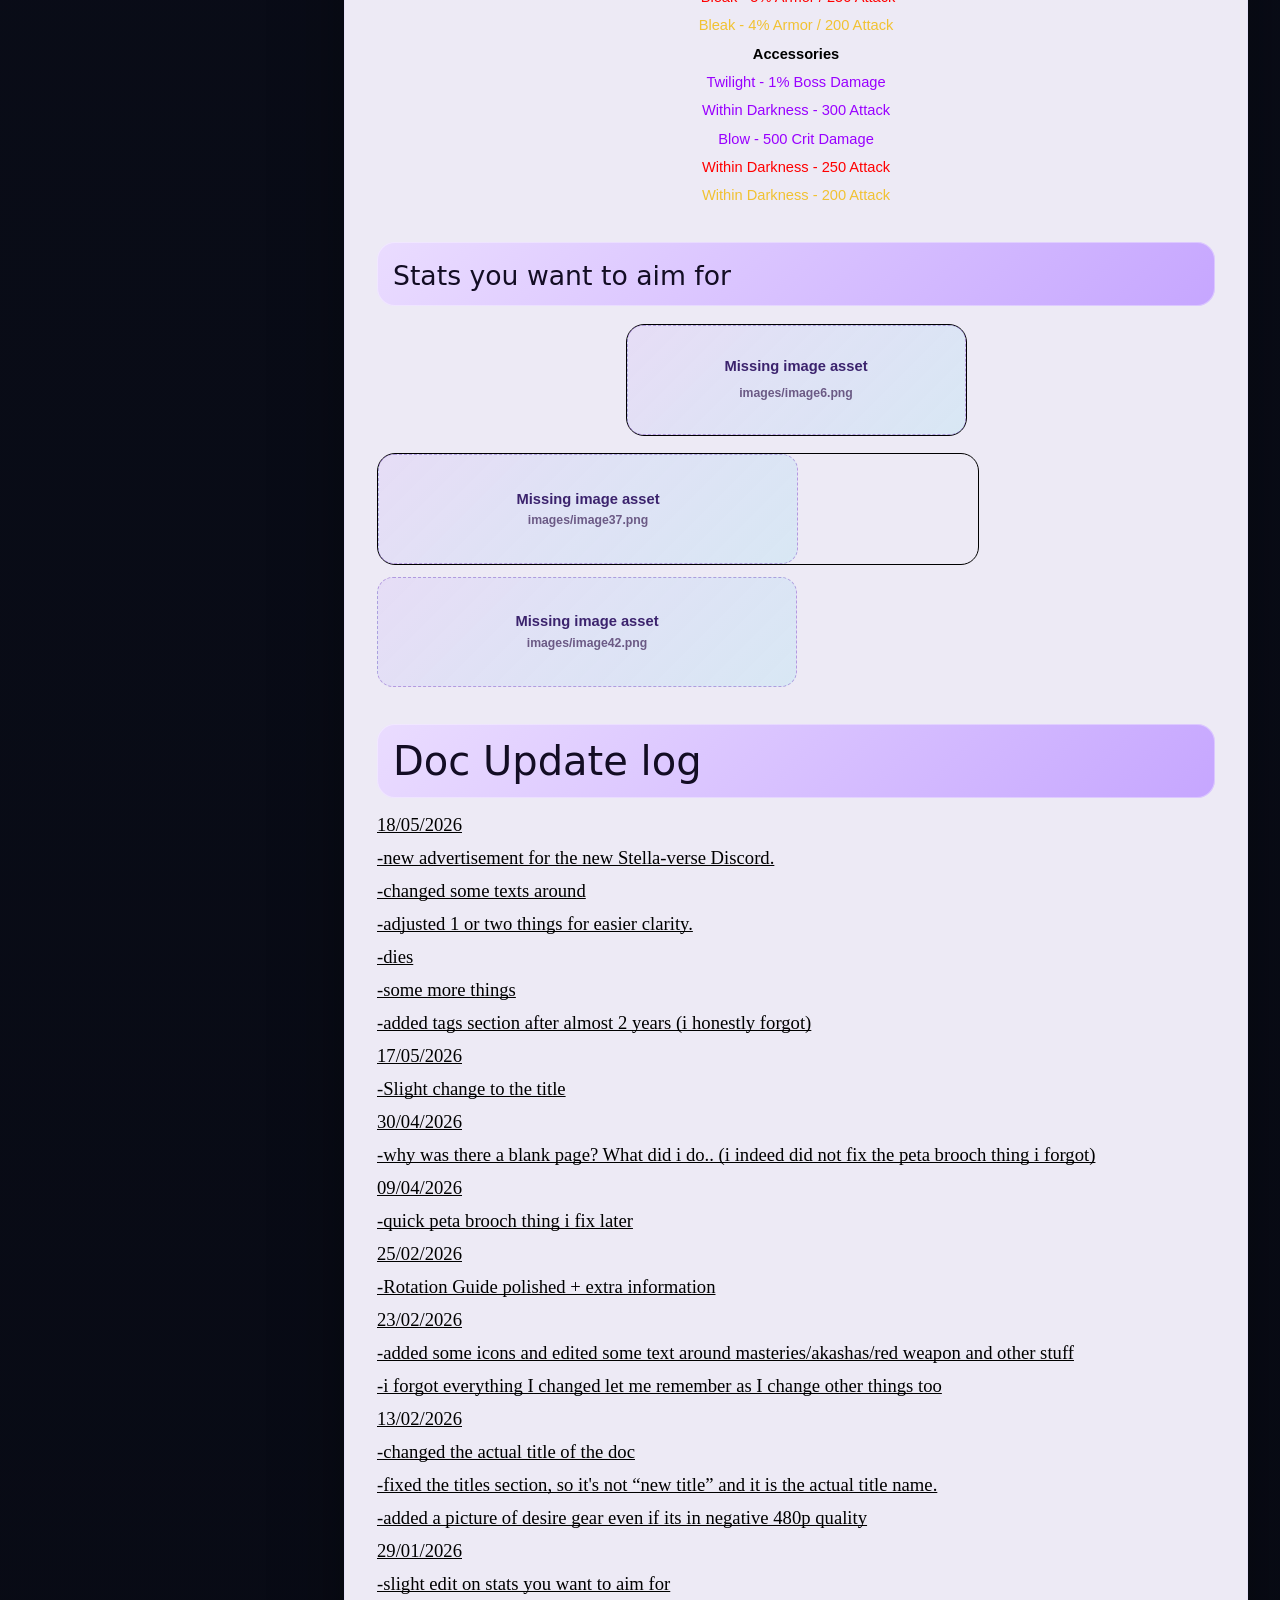
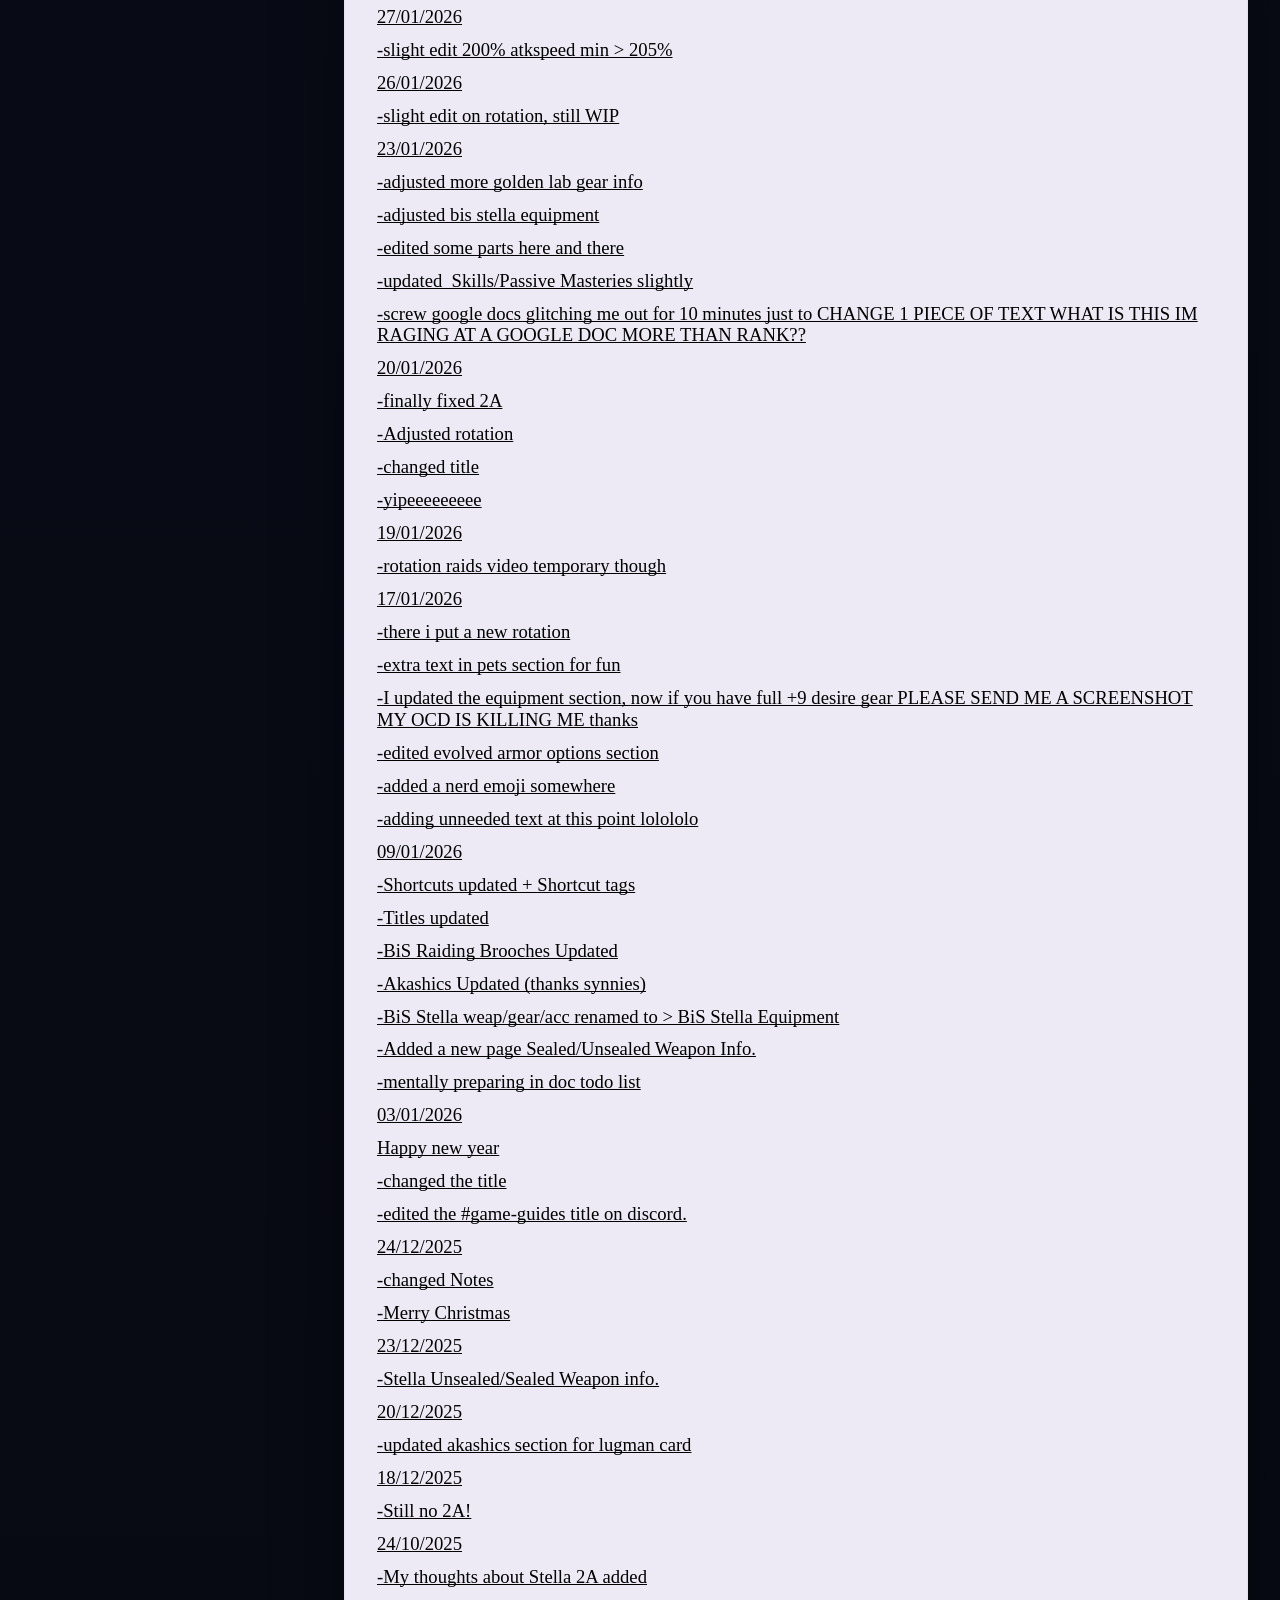
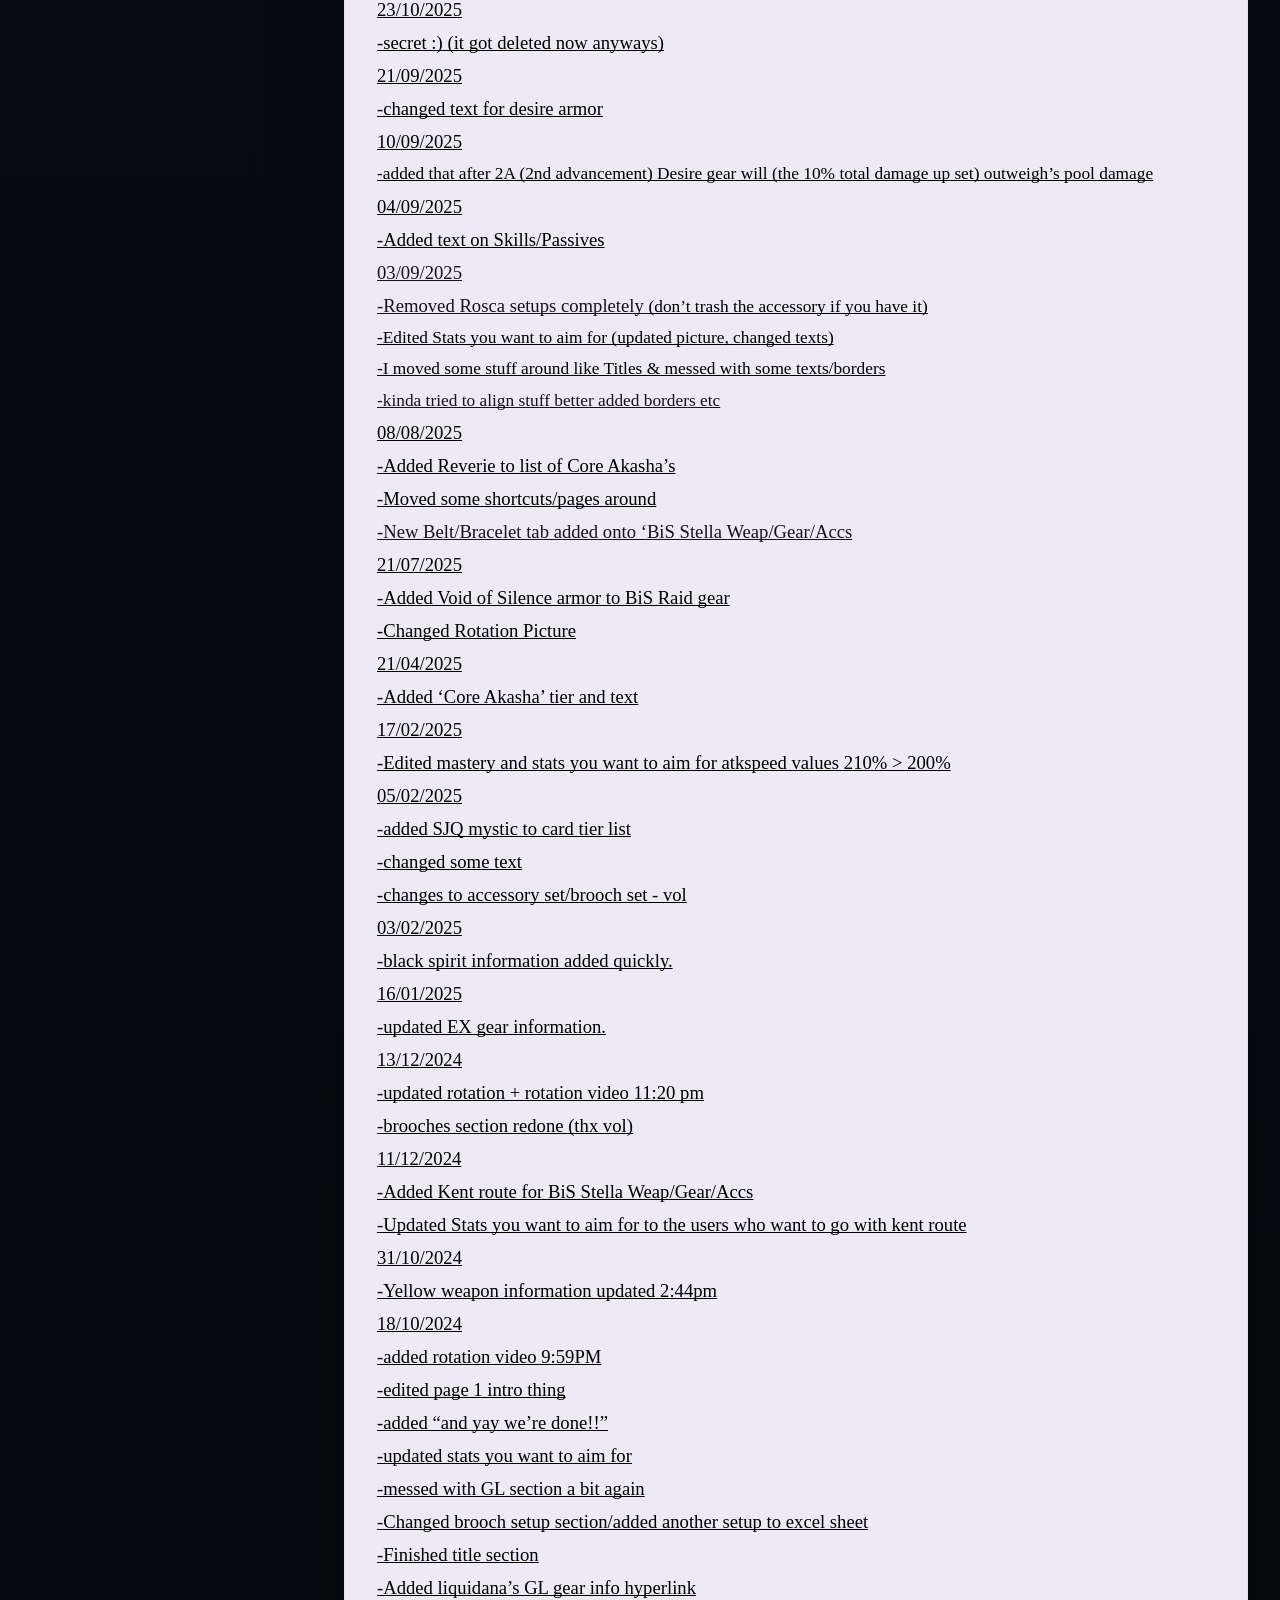
==== commit fbc05e63: "Add files via upload" ====
--- a/index.html
+++ b/index.html
@@ -1,368 +1,477 @@
-<!DOCTYPE html>
+<!doctype html>
 <html lang="en">
 <head>
-    <meta charset="UTF-8">
-    <meta name="viewport" content="width=device-width, initial-scale=1.0">
-    <title>Thunder's Stella Unibell Guide</title>
-    <link rel="stylesheet" href="style.css">
-    <link href="https://fonts.googleapis.com/css2?family=Montserrat:wght@400;600;700&display=swap" rel="stylesheet">
+  <meta charset="utf-8">
+  <meta name="viewport" content="width=device-width, initial-scale=1">
+  <title>Thunder&#x27;s Stella Unibell Guide</title>
+  <meta name="description" content="Community guide page for Stella Unibell, converted from Google Docs into a Nexus-style static site.">
+  <style id="source-doc-style">
+@import url(https://themes.googleusercontent.com/fonts/css?kit=Zd2E9abXLFGSr9G3YK2MsNqJSGa0PzJOnznZdzA7661Ds1Pzjo8tzPAaYVdPOGwhlK8wULJGR5bphRzJtqe8JZpJpu7UJL-QUmm129nvRTCX_96ZzPooU3X6zzfAWJcIsvV-ukC4qaPjhkYc7kc9mg);.lst-kix_xu4sx7szrinm-7>li:before{content:"-  "}.lst-kix_xu4sx7szrinm-6>li:before{content:"-  "}ul.lst-kix_89r7dvtc2iw6-8{list-style-type:none}.lst-kix_xu4sx7szrinm-3>li:before{content:"-  "}.lst-kix_xu4sx7szrinm-5>li:before{content:"-  "}ul.lst-kix_89r7dvtc2iw6-4{list-style-type:none}ul.lst-kix_89r7dvtc2iw6-5{list-style-type:none}ul.lst-kix_89r7dvtc2iw6-6{list-style-type:none}ul.lst-kix_89r7dvtc2iw6-7{list-style-type:none}.lst-kix_xu4sx7szrinm-4>li:before{content:"-  "}ul.lst-kix_xu4sx7szrinm-7{list-style-type:none}ul.lst-kix_xu4sx7szrinm-8{list-style-type:none}ul.lst-kix_xu4sx7szrinm-5{list-style-type:none}.lst-kix_89r7dvtc2iw6-1>li:before{content:"-  "}ul.lst-kix_xu4sx7szrinm-6{list-style-type:none}ul.lst-kix_xu4sx7szrinm-3{list-style-type:none}ul.lst-kix_xu4sx7szrinm-4{list-style-type:none}ul.lst-kix_xu4sx7szrinm-1{list-style-type:none}.lst-kix_89r7dvtc2iw6-0>li:before{content:"-  "}ul.lst-kix_xu4sx7szrinm-2{list-style-type:none}ul.lst-kix_xu4sx7szrinm-0{list-style-type:none}.lst-kix_xu4sx7szrinm-8>li:before{content:"-  "}.lst-kix_89r7dvtc2iw6-8>li:before{content:"-  "}.lst-kix_89r7dvtc2iw6-2>li:before{content:"-  "}ul.lst-kix_89r7dvtc2iw6-0{list-style-type:none}ul.lst-kix_89r7dvtc2iw6-1{list-style-type:none}ul.lst-kix_89r7dvtc2iw6-2{list-style-type:none}.lst-kix_89r7dvtc2iw6-3>li:before{content:"-  "}ul.lst-kix_89r7dvtc2iw6-3{list-style-type:none}.lst-kix_xu4sx7szrinm-1>li:before{content:"-  "}.lst-kix_89r7dvtc2iw6-4>li:before{content:"-  "}.lst-kix_xu4sx7szrinm-2>li:before{content:"-  "}.lst-kix_89r7dvtc2iw6-5>li:before{content:"-  "}.lst-kix_89r7dvtc2iw6-7>li:before{content:"-  "}.lst-kix_89r7dvtc2iw6-6>li:before{content:"-  "}.lst-kix_xu4sx7szrinm-0>li:before{content:"-  "}ol{margin:0;padding:0}table td,table th{padding:0}.c21{border-right-style:solid;padding:5pt 5pt 5pt 5pt;border-bottom-color:#000000;border-top-width:1pt;border-right-width:1pt;border-left-color:#000000;vertical-align:top;border-right-color:#000000;border-left-width:1pt;border-top-style:solid;border-left-style:solid;border-bottom-width:1pt;width:82.5pt;border-top-color:#000000;border-bottom-style:solid}.c47{border-right-style:solid;padding:5pt 5pt 5pt 5pt;border-bottom-color:#000000;border-top-width:1pt;border-right-width:1pt;border-left-color:#000000;vertical-align:top;border-right-color:#000000;border-left-width:1pt;border-top-style:solid;border-left-style:solid;border-bottom-width:1pt;width:72pt;border-top-color:#000000;border-bottom-style:solid}.c59{border-right-style:solid;padding:5pt 5pt 5pt 5pt;border-bottom-color:#000000;border-top-width:1pt;border-right-width:1pt;border-left-color:#000000;vertical-align:top;border-right-color:#000000;border-left-width:1pt;border-top-style:solid;border-left-style:solid;border-bottom-width:1pt;width:80.2pt;border-top-color:#000000;border-bottom-style:solid}.c62{border-right-style:solid;padding:5pt 5pt 5pt 5pt;border-bottom-color:#000000;border-top-width:1pt;border-right-width:1pt;border-left-color:#000000;vertical-align:top;border-right-color:#000000;border-left-width:1pt;border-top-style:solid;border-left-style:solid;border-bottom-width:1pt;width:108pt;border-top-color:#000000;border-bottom-style:solid}.c84{border-right-style:solid;padding:5pt 5pt 5pt 5pt;border-bottom-color:#000000;border-top-width:1pt;border-right-width:1pt;border-left-color:#000000;vertical-align:top;border-right-color:#000000;border-left-width:1pt;border-top-style:solid;border-left-style:solid;border-bottom-width:1pt;width:71.2pt;border-top-color:#000000;border-bottom-style:solid}.c1{background-color:#c6a6ff;-webkit-text-decoration-skip:none;color:#000000;font-weight:400;text-decoration:underline;vertical-align:baseline;text-decoration-skip-ink:none;font-size:20pt;font-family:"Arial";font-style:normal}.c27{-webkit-text-decoration-skip:none;color:#000000;font-weight:400;text-decoration:underline;vertical-align:baseline;text-decoration-skip-ink:none;font-size:20pt;font-family:"Arial";font-style:normal}.c7{-webkit-text-decoration-skip:none;color:#000000;font-weight:500;text-decoration:underline;vertical-align:baseline;text-decoration-skip-ink:none;font-size:13pt;font-family:"Roboto Condensed";font-style:normal}.c57{-webkit-text-decoration-skip:none;color:#000000;font-weight:400;text-decoration:underline;vertical-align:baseline;text-decoration-skip-ink:none;font-size:30pt;font-family:"Arial";font-style:normal}.c32{-webkit-text-decoration-skip:none;color:#000000;font-weight:400;text-decoration:underline;vertical-align:baseline;text-decoration-skip-ink:none;font-size:15pt;font-family:"Arial";font-style:normal}.c10{-webkit-text-decoration-skip:none;color:#000000;font-weight:500;text-decoration:underline line-through;vertical-align:baseline;text-decoration-skip-ink:none;font-size:13pt;font-family:"Roboto Condensed";font-style:normal}.c51{-webkit-text-decoration-skip:none;color:#000000;font-weight:500;text-decoration:underline;vertical-align:baseline;text-decoration-skip-ink:none;font-size:45pt;font-family:"Roboto Condensed";font-style:normal}.c3{-webkit-text-decoration-skip:none;color:#000000;font-weight:500;text-decoration:underline;vertical-align:baseline;text-decoration-skip-ink:none;font-size:14pt;font-family:"Roboto Condensed";font-style:normal}.c67{-webkit-text-decoration-skip:none;color:#000000;text-decoration:underline;vertical-align:baseline;text-decoration-skip-ink:none;font-size:18pt;font-family:"Roboto Condensed";font-style:normal}.c11{padding-top:20pt;padding-bottom:6pt;line-height:1.15;page-break-after:avoid;orphans:2;widows:2;text-align:center;height:20pt}.c9{padding-top:20pt;padding-bottom:6pt;line-height:1.15;page-break-after:avoid;orphans:2;widows:2;text-align:left;height:20pt}.c5{padding-top:0pt;padding-bottom:0pt;line-height:1.15;orphans:2;widows:2;text-align:center;height:11pt}.c8{color:#000000;font-weight:400;text-decoration:none;vertical-align:baseline;font-size:20pt;font-family:"Arial";font-style:normal}.c20{color:#ff0000;font-weight:500;text-decoration:none;vertical-align:baseline;font-size:13pt;font-family:"Roboto Condensed";font-style:normal}.c55{padding-top:20pt;padding-bottom:6pt;line-height:1.15;page-break-after:avoid;orphans:2;widows:2;text-align:left}.c2{color:#000000;font-weight:400;text-decoration:none;vertical-align:baseline;font-size:11pt;font-family:"Arial";font-style:normal}.c33{-webkit-text-decoration-skip:none;color:#1155cc;font-weight:500;text-decoration:underline;text-decoration-skip-ink:none;font-size:16pt;font-family:"Roboto Condensed"}.c15{color:#000000;font-weight:500;text-decoration:none;vertical-align:baseline;font-size:13pt;font-family:"Roboto Condensed";font-style:normal}.c17{color:#000000;font-weight:400;text-decoration:none;vertical-align:baseline;font-size:12pt;font-family:"Arial";font-style:normal}.c0{padding-top:0pt;padding-bottom:0pt;line-height:1.15;orphans:2;widows:2;text-align:left;height:11pt}.c71{padding-top:20pt;padding-bottom:6pt;line-height:1.15;page-break-after:avoid;orphans:2;widows:2;text-align:center}.c14{-webkit-text-decoration-skip:none;color:#1155cc;font-weight:500;text-decoration:underline;text-decoration-skip-ink:none;font-size:13pt;font-family:"Roboto Condensed"}.c25{color:#000000;font-weight:400;text-decoration:none;vertical-align:baseline;font-size:18pt;font-family:"Arial";font-style:normal}.c31{color:#000000;font-weight:400;text-decoration:none;vertical-align:baseline;font-size:15pt;font-family:"Arial";font-style:normal}.c12{color:#9900ff;font-weight:400;text-decoration:none;vertical-align:baseline;font-size:13pt;font-family:"Arial";font-style:normal}.c28{color:#000000;font-weight:400;text-decoration:none;vertical-align:baseline;font-size:14pt;font-family:"Roboto Condensed";font-style:normal}.c19{color:#000000;font-weight:400;text-decoration:none;vertical-align:baseline;font-size:10.5pt;font-family:"Arial";font-style:normal}.c41{color:#000000;font-weight:500;text-decoration:none;vertical-align:baseline;font-size:10pt;font-family:"Roboto Condensed";font-style:normal}.c36{color:#000000;font-weight:400;text-decoration:none;vertical-align:baseline;font-size:10pt;font-family:"Arial";font-style:normal}.c18{padding-top:0pt;padding-bottom:0pt;line-height:1.15;orphans:2;widows:2;text-align:center}.c4{padding-top:0pt;padding-bottom:0pt;line-height:1.15;orphans:2;widows:2;text-align:left}.c69{-webkit-text-decoration-skip:none;color:#000000;text-decoration:underline line-through;vertical-align:baseline;text-decoration-skip-ink:none;font-style:normal}.c22{font-weight:400;text-decoration:none;vertical-align:baseline;font-size:11pt;font-family:"Arial";font-style:normal}.c86{color:#000000;font-weight:500;vertical-align:baseline;font-size:16pt;font-family:"Roboto Condensed";font-style:normal}.c93{-webkit-text-decoration-skip:none;color:#000000;text-decoration:line-through;vertical-align:baseline;text-decoration-skip-ink:none;font-style:normal}.c35{color:#274e13;font-weight:400;text-decoration:none;vertical-align:baseline;font-size:11pt;font-style:normal}.c6{padding-top:0pt;padding-bottom:0pt;line-height:1.0;orphans:2;widows:2;text-align:left}.c77{text-decoration-skip-ink:none;font-size:19pt;-webkit-text-decoration-skip:none;color:#1155cc;text-decoration:underline}.c61{text-decoration-skip-ink:none;font-family:"Roboto Condensed";-webkit-text-decoration-skip:none;font-weight:600;text-decoration:underline}.c34{text-decoration-skip-ink:none;font-size:14pt;font-family:"Roboto Condensed";-webkit-text-decoration-skip:none;text-decoration:underline}.c104{margin-left:auto;border-spacing:0;border-collapse:collapse;margin-right:auto}.c63{padding-top:0pt;padding-bottom:0pt;line-height:1.0;text-align:center}.c50{color:#000000;font-weight:500;font-size:13.5pt;font-family:"Roboto Condensed"}.c54{text-decoration-skip-ink:none;font-size:9.5pt;-webkit-text-decoration-skip:none;text-decoration:underline}.c52{color:#ff00ff;font-weight:500;font-size:16pt;font-family:"Roboto Condensed"}.c79{background-color:#c6a6ff;text-decoration-skip-ink:none;-webkit-text-decoration-skip:none;text-decoration:underline}.c78{text-decoration-skip-ink:none;-webkit-text-decoration-skip:none;color:#1155cc;text-decoration:underline}.c83{color:#000000;font-weight:600;font-size:10pt;font-family:"Roboto Condensed"}.c46{color:#000000;font-weight:600;font-size:16pt;font-family:"Roboto Condensed"}.c42{font-size:16pt;font-family:"Roboto Condensed";color:#0000ff;font-weight:500}.c49{text-decoration-skip-ink:none;font-size:15pt;-webkit-text-decoration-skip:none;text-decoration:underline}.c80{text-decoration-skip-ink:none;-webkit-text-decoration-skip:none;text-decoration:underline}.c115{text-decoration-skip-ink:none;-webkit-text-decoration-skip:none;text-decoration:line-through}.c43{font-size:13pt;font-weight:500;font-family:"Roboto Condensed"}.c70{text-decoration-skip-ink:none;-webkit-text-decoration-skip:none;text-decoration:underline line-through}.c56{color:#000000;font-size:12pt;font-family:"Arial"}.c24{color:#274e13;font-weight:700;font-family:"Malgun Gothic"}.c97{text-decoration:none;vertical-align:baseline;font-style:italic}.c92{font-weight:500;font-size:17pt;font-family:"Roboto Mono"}.c23{font-size:14pt;font-weight:500;font-family:"Roboto Condensed"}.c105{vertical-align:baseline;font-size:19pt;font-style:italic}.c44{text-decoration:none;vertical-align:baseline;font-style:normal}.c89{font-weight:500;font-size:16pt;font-family:"Roboto Condensed"}.c60{background-color:#e9e0ff;max-width:451.4pt;padding:72pt 72pt 72pt 72pt}.c106{margin-left:216pt;orphans:2;widows:2}.c88{color:#000000;font-size:16pt}.c30{color:#674ea7;font-size:14pt}.c37{color:#ff0000;font-size:18pt}.c76{color:#000000;font-size:19pt}.c95{vertical-align:baseline;font-style:normal}.c117{vertical-align:sub;font-style:normal}.c48{color:#000000;font-size:11pt}.c16{color:inherit;text-decoration:inherit}.c87{color:#000000;font-size:17pt}.c82{font-size:13.5pt;font-family:"Roboto Condensed"}.c58{color:#4a86e8}.c110{font-size:16pt}.c39{color:#ff0000}.c38{color:#ff9900}.c81{margin-left:108pt}.c73{color:#3c78d8}.c96{color:#000000}.c103{font-weight:500}.c113{font-size:35pt}.c109{font-size:22pt}.c45{font-size:14pt}.c101{font-size:18pt}.c94{font-size:10pt}.c98{font-size:15pt}.c112{font-style:italic}.c29{font-family:"Malgun Gothic"}.c102{margin-left:72pt}.c75{color:#274e13}.c65{font-weight:400}.c107{height:0pt}.c40{font-size:20pt}.c64{font-size:12pt}.c90{font-family:"Roboto Condensed"}.c91{color:#3d85c6}.c100{background-color:#e9e0ff}.c99{font-size:11pt}.c108{font-size:23pt}.c26{font-weight:700}.c53{font-size:13pt}.c68{color:#660000}.c72{font-size:21pt}.c13{color:#9900ff}.c114{text-decoration:none}.c111{color:#1155cc}.c85{color:#f1c232}.c66{font-family:"Arial"}.c74{text-indent:36pt}.c116{font-size:11.5pt}.title{padding-top:0pt;color:#000000;font-size:26pt;padding-bottom:3pt;font-family:"Arial";line-height:1.15;page-break-after:avoid;orphans:2;widows:2;text-align:left}.subtitle{padding-top:0pt;color:#666666;font-size:15pt;padding-bottom:16pt;font-family:"Arial";line-height:1.15;page-break-after:avoid;orphans:2;widows:2;text-align:left}li{color:#000000;font-size:11pt;font-family:"Arial"}p{margin:0;color:#000000;font-size:11pt;font-family:"Arial"}h1{padding-top:20pt;color:#000000;font-size:20pt;padding-bottom:6pt;font-family:"Arial";line-height:1.15;page-break-after:avoid;orphans:2;widows:2;text-align:left}h2{padding-top:18pt;color:#000000;font-size:16pt;padding-bottom:6pt;font-family:"Arial";line-height:1.15;page-break-after:avoid;orphans:2;widows:2;text-align:left}h3{padding-top:16pt;color:#434343;font-size:14pt;padding-bottom:4pt;font-family:"Arial";line-height:1.15;page-break-after:avoid;orphans:2;widows:2;text-align:left}h4{padding-top:14pt;color:#666666;font-size:12pt;padding-bottom:4pt;font-family:"Arial";line-height:1.15;page-break-after:avoid;orphans:2;widows:2;text-align:left}h5{padding-top:12pt;color:#666666;font-size:11pt;padding-bottom:4pt;font-family:"Arial";line-height:1.15;page-break-after:avoid;orphans:2;widows:2;text-align:left}h6{padding-top:12pt;color:#666666;font-size:11pt;padding-bottom:4pt;font-family:"Arial";line-height:1.15;page-break-after:avoid;font-style:italic;orphans:2;widows:2;text-align:left}
+
+  </style>
+  <style>
+    :root {
+      color-scheme: dark;
+      --bg: #070912;
+      --bg-2: #0c1020;
+      --panel: rgba(18, 23, 41, .86);
+      --panel-solid: #121729;
+      --panel-soft: #191f34;
+      --border: rgba(196, 181, 253, .18);
+      --border-strong: rgba(196, 181, 253, .35);
+      --text: #f6f3ff;
+      --muted: #a7adc6;
+      --soft: #d8d2ff;
+      --accent: #c6a6ff;
+      --accent-2: #8b5cf6;
+      --accent-3: #22d3ee;
+      --danger: #fb7185;
+      --shadow: 0 24px 70px rgba(0, 0, 0, .35);
+      --radius: 22px;
+      --content: 980px;
+    }
+    * { box-sizing: border-box; }
+    html { scroll-behavior: smooth; }
+    body {
+      margin: 0;
+      min-height: 100vh;
+      background:
+        radial-gradient(circle at 10% -5%, rgba(139, 92, 246, .38), transparent 30rem),
+        radial-gradient(circle at 90% 10%, rgba(34, 211, 238, .16), transparent 28rem),
+        linear-gradient(180deg, #070912 0%, #0a0d19 48%, #05060d 100%);
+      color: var(--text);
+      font-family: Inter, ui-sans-serif, system-ui, -apple-system, BlinkMacSystemFont, "Segoe UI", sans-serif;
+      line-height: 1.6;
+    }
+    body::before {
+      content: "";
+      position: fixed;
+      inset: 0;
+      pointer-events: none;
+      background-image: linear-gradient(rgba(255,255,255,.035) 1px, transparent 1px), linear-gradient(90deg, rgba(255,255,255,.035) 1px, transparent 1px);
+      background-size: 46px 46px;
+      mask-image: linear-gradient(to bottom, black, transparent 70%);
+    }
+    a { color: #d8b4fe; }
+    a:hover { color: white; }
+    .topbar {
+      position: sticky;
+      top: 0;
+      z-index: 20;
+      backdrop-filter: blur(18px);
+      border-bottom: 1px solid rgba(255,255,255,.08);
+      background: rgba(7, 9, 18, .78);
+    }
+    .topbar-inner {
+      display: flex;
+      align-items: center;
+      justify-content: space-between;
+      gap: 1rem;
+      max-width: 1420px;
+      margin: 0 auto;
+      padding: .85rem clamp(1rem, 4vw, 2rem);
+    }
+    .brand { display:flex; align-items:center; gap:.7rem; min-width: 0; color: var(--text); text-decoration: none; }
+    .brand-mark {
+      width: 36px; height: 36px; border-radius: 12px;
+      display:grid; place-items:center;
+      background: linear-gradient(135deg, var(--accent), var(--accent-2));
+      box-shadow: 0 0 26px rgba(198, 166, 255, .34);
+      color:#130d24; font-weight:900;
+    }
+    .brand span:last-child { font-weight: 800; white-space: nowrap; overflow: hidden; text-overflow: ellipsis; }
+    .top-actions { display:flex; gap:.6rem; flex-wrap:wrap; justify-content:flex-end; }
+    .btn {
+      appearance: none;
+      border: 1px solid var(--border);
+      background: rgba(255,255,255,.055);
+      color: var(--text);
+      text-decoration: none;
+      border-radius: 999px;
+      padding: .62rem .95rem;
+      font-size: .92rem;
+      font-weight: 700;
+      cursor: pointer;
+      transition: transform .18s ease, border-color .18s ease, background .18s ease;
+    }
+    .btn:hover { transform: translateY(-1px); border-color: var(--border-strong); background: rgba(255,255,255,.09); color: white; }
+    .btn-primary { background: linear-gradient(135deg, var(--accent), var(--accent-2)); color: #10091d; border: 0; }
+    .btn-primary:hover { color: #10091d; }
+    .hero {
+      max-width: 1420px;
+      margin: 0 auto;
+      padding: clamp(2.8rem, 7vw, 6rem) clamp(1rem, 4vw, 2rem) 2rem;
+    }
+    .hero-card {
+      position: relative;
+      overflow: hidden;
+      border: 1px solid var(--border);
+      border-radius: 30px;
+      padding: clamp(1.25rem, 4vw, 2.75rem);
+      background:
+        linear-gradient(135deg, rgba(198,166,255,.22), rgba(34,211,238,.08) 36%, rgba(255,255,255,.045)),
+        rgba(18, 23, 41, .74);
+      box-shadow: var(--shadow);
+    }
+    .hero-card::after {
+      content: "";
+      position: absolute;
+      width: 380px; height: 380px;
+      right: -120px; top: -140px;
+      border-radius: 50%;
+      background: radial-gradient(circle, rgba(198,166,255,.35), transparent 64%);
+      pointer-events:none;
+    }
+    .eyebrow {
+      color: var(--accent);
+      text-transform: uppercase;
+      letter-spacing: .14em;
+      font-size: .77rem;
+      font-weight: 900;
+      margin-bottom: .75rem;
+    }
+    .hero h1 {
+      margin: 0;
+      max-width: 880px;
+      font-size: clamp(2.4rem, 7.5vw, 6rem);
+      line-height: .95;
+      letter-spacing: -.055em;
+      color: var(--text);
+      font-family: Inter, ui-sans-serif, system-ui, sans-serif;
+    }
+    .hero p {
+      max-width: 760px;
+      margin: 1rem 0 0;
+      color: var(--soft);
+      font-size: clamp(1rem, 2vw, 1.18rem);
+    }
+    .meta-grid {
+      display:grid;
+      grid-template-columns: repeat(4, minmax(0,1fr));
+      gap:.8rem;
+      margin-top: 1.4rem;
+      max-width: 920px;
+    }
+    .meta-card {
+      border: 1px solid rgba(255,255,255,.09);
+      border-radius: 18px;
+      padding: .85rem .95rem;
+      background: rgba(7, 9, 18, .32);
+    }
+    .meta-card b { display:block; color:#fff; font-size:1rem; }
+    .meta-card span { color: var(--muted); font-size:.79rem; text-transform: uppercase; letter-spacing:.08em; }
+    .hero-links { display:flex; gap:.7rem; flex-wrap:wrap; margin-top: 1.35rem; }
+    .layout {
+      display: grid;
+      grid-template-columns: 280px minmax(0, var(--content));
+      gap: clamp(1rem, 3vw, 2rem);
+      max-width: 1420px;
+      margin: 0 auto;
+      padding: 0 clamp(1rem, 4vw, 2rem) 5rem;
+      align-items: start;
+    }
+    .sidebar {
+      position: sticky;
+      top: 78px;
+      max-height: calc(100vh - 100px);
+      overflow: auto;
+      border: 1px solid var(--border);
+      border-radius: var(--radius);
+      background: rgba(18, 23, 41, .73);
+      box-shadow: 0 18px 50px rgba(0,0,0,.2);
+      padding: 1rem;
+    }
+    .side-title { font-size:.8rem; color:var(--muted); letter-spacing:.11em; text-transform:uppercase; font-weight:900; margin: .1rem .35rem .75rem; }
+    .toc { display:grid; gap:.22rem; }
+    .toc a {
+      display:block;
+      text-decoration:none;
+      color: var(--soft);
+      border-radius: 12px;
+      padding: .54rem .65rem;
+      font-size: .92rem;
+      font-weight: 700;
+      border: 1px solid transparent;
+    }
+    .toc a:hover, .toc a.active {
+      color:#fff;
+      background: rgba(198,166,255,.12);
+      border-color: rgba(198,166,255,.22);
+    }
+    .tools { margin-top: 1rem; display:grid; gap:.65rem; }
+    .search {
+      width: 100%;
+      border:1px solid var(--border);
+      border-radius: 14px;
+      padding:.75rem .85rem;
+      color:var(--text);
+      background: rgba(7,9,18,.55);
+      outline: none;
+    }
+    .search:focus { border-color: var(--accent); }
+    .notice {
+      border: 1px solid rgba(34,211,238,.24);
+      background: rgba(34,211,238,.08);
+      color: #dffbff;
+      border-radius: 18px;
+      padding: .9rem 1rem;
+      font-size: .92rem;
+    }
+    .content-wrap { min-width: 0; }
+    .asset-banner {
+      border:1px solid rgba(251, 191, 36, .25);
+      background: rgba(251, 191, 36, .08);
+      color: #fff6cf;
+      border-radius: 20px;
+      padding: 1rem 1.1rem;
+      margin-bottom: 1rem;
+    }
+    .asset-banner strong { color:#fff; }
+    .guide-card {
+      border: 1px solid var(--border);
+      background: rgba(247, 244, 255, .96);
+      color: #15111f;
+      border-radius: 26px;
+      box-shadow: var(--shadow);
+      padding: clamp(1rem, 3vw, 2rem);
+      overflow: hidden;
+    }
+    .guide-doc { font-family: Arial, sans-serif; }
+    .guide-doc > * + * { margin-top: .72rem; }
+    .guide-doc p { color:#15111f; max-width: 100%; }
+    .guide-doc h1 {
+      position: relative;
+      scroll-margin-top: 100px;
+      margin: 2.35rem 0 1rem;
+      padding: 1rem 1rem;
+      border-radius: 18px;
+      background: linear-gradient(135deg, #eadcff, #c6a6ff);
+      color:#130d24 !important;
+      text-align:left !important;
+      font-family: Inter, ui-sans-serif, system-ui, sans-serif !important;
+      font-size: clamp(1.4rem, 2.4vw, 2.3rem) !important;
+      line-height:1.05 !important;
+      text-decoration: none !important;
+      box-shadow: inset 0 0 0 1px rgba(255,255,255,.35);
+    }
+    .guide-doc h1:first-child { margin-top: 0; }
+    .guide-doc h1 span { color: inherit !important; text-decoration: none !important; background: transparent !important; font-family: inherit !important; }
+    .guide-doc h2, .guide-doc h3 { color:#171028; }
+    .guide-doc a { color:#5b21b6; font-weight: 800; }
+    .guide-doc img {
+      max-width: 100% !important;
+      height: auto !important;
+      border-radius: 16px;
+      object-fit: contain;
+      vertical-align: middle;
+      cursor: zoom-in;
+      box-shadow: 0 10px 28px rgba(28, 20, 45, .15);
+    }
+    .guide-doc span[style*="overflow: hidden"] {
+      max-width: 100% !important;
+      height: auto !important;
+      overflow: visible !important;
+      border-radius: 18px;
+    }
+    .guide-doc p:has(img), .guide-doc .image-block {
+      margin: 1.1rem 0;
+      text-align: center !important;
+    }
+    .guide-doc table { max-width: 100%; width: auto; border-collapse: collapse; overflow: hidden; }
+    .guide-doc td, .guide-doc th { border-color: rgba(0,0,0,.25) !important; }
+    .guide-doc hr { border:0; border-top:1px solid rgba(0,0,0,.12); margin: 2rem 0; }
+    .guide-doc.compact p:empty, .guide-doc.compact .missing-image { display:none; }
+    .guide-doc mark { background:#fde68a; color:#111827; border-radius:.25rem; padding:0 .15rem; }
+    .missing-image {
+      display:inline-flex;
+      flex-direction:column;
+      align-items:center;
+      justify-content:center;
+      gap:.35rem;
+      min-height: 110px;
+      min-width: min(420px, 100%);
+      padding: 1rem;
+      border: 1px dashed rgba(91, 33, 182, .36);
+      background: linear-gradient(135deg, rgba(198,166,255,.18), rgba(34,211,238,.1));
+      border-radius: 16px;
+      color:#3b236d;
+      font-size:.92rem;
+      font-weight: 800;
+    }
+    .missing-image small { color:#6b5a85; font-weight:600; }
+    .footer {
+      max-width: 1420px;
+      margin: 0 auto;
+      padding: 0 clamp(1rem, 4vw, 2rem) 3rem;
+      color:var(--muted);
+      font-size:.9rem;
+    }
+    .lightbox {
+      position: fixed; inset:0; z-index: 60;
+      display:none; align-items:center; justify-content:center;
+      background: rgba(3, 5, 12, .86);
+      backdrop-filter: blur(8px);
+      padding: 2rem;
+    }
+    .lightbox.open { display:flex; }
+    .lightbox img { max-width: min(1200px, 96vw); max-height: 88vh; border-radius: 18px; box-shadow: var(--shadow); }
+    .lightbox button { position:absolute; top:1rem; right:1rem; }
+    @media (max-width: 980px) {
+      .layout { grid-template-columns: 1fr; }
+      .sidebar { position: relative; top:0; max-height:none; }
+      .meta-grid { grid-template-columns: repeat(2, minmax(0,1fr)); }
+      .topbar-inner { align-items:flex-start; }
+      .brand span:last-child { max-width: 44vw; }
+    }
+    @media (max-width: 620px) {
+      .top-actions .btn:not(.btn-primary) { display:none; }
+      .hero-card { border-radius: 22px; }
+      .meta-grid { grid-template-columns: 1fr; }
+      .guide-card { border-radius: 20px; padding: .75rem; }
+      .guide-doc h1 { padding:.85rem; }
+    }
+  </style>
 </head>
 <body>
+  <header class="topbar">
+    <div class="topbar-inner">
+      <a class="brand" href="#top" aria-label="Back to top"><span class="brand-mark">S</span><span>Stella Guide</span></a>
+      <div class="top-actions">
+        <a class="btn btn-primary" href="http://discord.gg/ny4BUfFGVX" target="_blank" rel="noopener noreferrer">Join Discord</a>
+        <a class="btn" href="https://docs.google.com/document/d/1CKrtiiXKLC1ZFZcfpgNGE_1Qr7EVNLoGxc4xSh8PeCY/edit?pli=1&tab=t.0" target="_blank" rel="noopener noreferrer">Google Doc</a>
+        <a class="btn" href="https://drive.google.com/drive/folders/1yHwxXXTG7LYe0KBliHs6_mgsu89_D5Ib?usp=drive_link" target="_blank" rel="noopener noreferrer">Image Drive</a>
+      </div>
+    </div>
+  </header>
+  <main id="top">
+    <section class="hero">
+      <div class="hero-card">
+        <div class="eyebrow">Community Guide</div>
+        <h1>Thunder&#x27;s Stella Unibell Guide</h1>
+        <p>A Nexus-style static guide page converted from the provided Google Docs HTML export. The page keeps the original guide content, anchors, tables, external links, and 85 referenced image assets.</p>
+        <div class="meta-grid" aria-label="Guide metadata">
+          <div class="meta-card"><span>Last updated</span><b>18/05/2026</b></div>
+          <div class="meta-card"><span>Created</span><b>15/07/2024</b></div>
+          <div class="meta-card"><span>Images</span><b>85 files</b></div>
+          <div class="meta-card"><span>Sections</span><b>22</b></div>
+        </div>
+        <div class="hero-links">
+          <a class="btn btn-primary" href="#h.w3pqxvic6d5l">Start Guide</a>
+          <button class="btn" type="button" id="compactToggle">Toggle compact view</button>
+        </div>
+      </div>
+    </section>
+    <section class="layout">
+      <aside class="sidebar" aria-label="Guide navigation">
+        <div class="side-title">Contents</div>
+        <nav class="toc" id="toc"><a href="#h.w3pqxvic6d5l">Titles</a>
+<a href="#h.ic46mwocvmaz">Skills/Passives</a>
+<a href="#h.audnsbt2lffj">Masteries</a>
+<a href="#h.c1iqsoze7tp8">Rotation</a>
+<a href="#h.fwibko9qeri2">Rotation Video</a>
+<a href="#h.3r9zdpx89q8">BIS Raiding Brooches</a>
+<a href="#h.ci13zfeaxats">Akashics</a>
+<a href="#h.bmttvighja1p">Pets</a>
+<a href="#h.kx7zn7k0dq96">Artifacts</a>
+<a href="#h.uvcoqfrqsazr">Spirit/Spirit Rolls</a>
+<a href="#h.itxo0kb3tc">BIS Stella Equipment</a>
+<a href="#h.35ayv0dm13a8">Stella Unsealed Weapon, What do you pick?</a>
+<a href="#h.a7amqiedjsr6">Evolved Armor Options (subject to change)</a>
+<a href="#h.k49zxzmcd8xy">More Golden Lab Gear Info</a>
+<a href="#h.h9ew83r0vjm1">Tags</a>
+<a href="#h.84d6q7n46kop">Stats you want to aim for</a>
+<a href="#h.y5krorcx4wu4">Doc Update log</a>
+<a href="#h.t44undee97jp">Doc Todo list</a>
+<a href="#h.ijbnoxte6yzt">Old/Unused stuff</a>
+<a href="#h.f3spigov0u2y">CD GEAR BIS Raiding Brooches</a>
+<a href="#h.cl1kxnv4u1ef">3 pene build</a>
+<a href="#h.g2cynr7j2jwb">4 pene build</a></nav>
+        <div class="tools">
+          <input class="search" id="guideSearch" type="search" placeholder="Search in guide..." aria-label="Search in guide">
+          <div class="notice">Tip: click any image to open it full-size. Add the Drive images into <b>images/</b> for the final deploy.</div>
+        </div>
+      </aside>
+      <div class="content-wrap">
+        <div class="asset-banner" id="assetBanner"><strong>Image assets:</strong> this HTML references <code>images/imageNN.png</code>. The ZIP includes an empty <code>images/</code> folder marker; copy the 85 images from the supplied Drive folder into that folder before deployment.</div>
+        <article class="guide-card guide-doc" id="guideDoc">
+<p class="c6"><span class="c61 c72">Shortcuts</span><span style="overflow: hidden; display: inline-block; margin: 0.00px 0.00px; border: 0.00px solid #000000; transform: rotate(0.00rad) translateZ(0px); -webkit-transform: rotate(0.00rad) translateZ(0px); width: 352.00px; height: 378.51px;"><img alt="Fuuchan Sigma (idk)
+" data-src-file="images/image5.png" decoding="async" loading="lazy" src="images/image5.png" style="width: 352.00px; height: 378.51px; margin-left: 0.00px; margin-top: 0.00px; transform: rotate(0.00rad) translateZ(0px); -webkit-transform: rotate(0.00rad) translateZ(0px);" title=""/></span></p><p class="c6"><span class="c14"><a class="c16" href="#h.w3pqxvic6d5l">Titles</a></span><span class="c36"> </span></p><p class="c6"><span class="c14"><a class="c16" href="#h.ic46mwocvmaz">Skills/Passives</a></span><span class="c43"> </span></p><p class="c6"><span class="c14"><a class="c16" href="#h.audnsbt2lffj">Masteries</a></span></p><p class="c6"><span class="c14"><a class="c16" href="#h.c1iqsoze7tp8">Rotation</a></span></p><p class="c6"><span class="c14"><a class="c16" href="#h.3r9zdpx89q8">BiS Raiding Brooches</a></span><span class="c43"> </span><span class="c43 c39">(Updated)</span></p><p class="c6"><span class="c14"><a class="c16" href="#h.ci13zfeaxats">Akashics</a></span></p><p class="c6"><span class="c14"><a class="c16" href="#h.bmttvighja1p">Pets</a></span></p><p class="c6"><span class="c14"><a class="c16" href="#h.kx7zn7k0dq96">Artifacts</a></span></p><p class="c6"><span class="c14"><a class="c16" href="#h.uvcoqfrqsazr">Spirit/Spirit Rolls</a></span></p><p class="c6"><span class="c14"><a class="c16" href="#h.itxo0kb3tc">BiS Stell</a></span><span class="c14"><a class="c16" href="#h.itxo0kb3tc">a Equipment</a></span><span class="c43"> </span></p><p class="c6"><span class="c78 c90 c26 c53"><a class="c16" href="#h.35ayv0dm13a8">Sealed/Unsealed Weapon Info</a></span><span class="c94"> </span></p><p class="c6"><span class="c78 c26 c53 c90"><a class="c16" href="#h.a7amqiedjsr6">Evolved Armor Options</a></span><span class="c44 c39 c65 c53 c66"> </span></p><p class="c6"><span class="c14"><a class="c16" href="#h.k49zxzmcd8xy">More Golden Lab Gear Info</a></span><span class="c39 c53"> </span></p><p class="c6"><span class="c14"><a class="c16" href="#h.84d6q7n46kop">Stats you want to aim for</a></span></p><p class="c6"><span class="c14"><a class="c16" href="#h.y5krorcx4wu4">Doc Update log</a></span><span class="c36">                                        </span></p><p class="c6"><span class="c14"><a class="c16" href="#h.t44undee97jp">Doc Todo list</a></span></p><p class="c6"><span class="c14"><a class="c16" href="https://docs.google.com/document/d/1M4C8SI9iA6JCApCzWI57YRF7fsutOGnB89YwAGUwEfw/edit?tab=t.0#heading=h.dj38wldcw29a" rel="noopener noreferrer" target="_blank">My Thoughts about Stella 2A</a></span><span class="c36">                                </span></p><p class="c6"><span class="c14"><a class="c16" href="#h.ijbnoxte6yzt">Old/Unused stuff</a></span></p><p class="c63 c74 c106"><span class="c78 c110 c90 c26"><a class="c16" href="https://www.youtube.com/watch?v=frjYDxUiqE0" rel="noopener noreferrer" target="_blank">Fuuchan Sigma</a></span><span class="c80 c90 c26 c110"> (idk)</span></p><p class="c18"><span style="overflow: hidden; display: inline-block; margin: 0.00px 0.00px; border: 0.00px solid #000000; transform: rotate(0.00rad) translateZ(0px); -webkit-transform: rotate(0.00rad) translateZ(0px); width: 514.00px; height: 144.80px;"><img alt="image24.png" data-src-file="images/image24.png" decoding="async" loading="lazy" src="images/image24.png" style="width: 514.00px; height: 144.80px; margin-left: 0.00px; margin-top: 0.00px; transform: rotate(0.00rad) translateZ(0px); -webkit-transform: rotate(0.00rad) translateZ(0px);" title=""/></span></p><p class="c4"><span style="overflow: hidden; display: inline-block; margin: 0.00px 0.00px; border: 0.00px solid #000000; transform: rotate(0.00rad) translateZ(0px); -webkit-transform: rotate(0.00rad) translateZ(0px); width: 514.00px; height: 214.08px;"><img alt="image54.png" data-src-file="images/image54.png" decoding="async" loading="lazy" src="images/image54.png" style="width: 514.00px; height: 214.08px; margin-left: 0.00px; margin-top: 0.00px; transform: rotate(0.00rad) translateZ(0px); -webkit-transform: rotate(0.00rad) translateZ(0px);" title=""/></span></p><h1 class="c71" id="h.w3pqxvic6d5l"><span class="c1">Titles</span></h1><p class="c4"><span style="overflow: hidden; display: inline-block; margin: -0.00px 0.00px; border: 1.33px solid #000000; transform: rotate(0.00rad) translateZ(0px); -webkit-transform: rotate(0.00rad) translateZ(0px); width: 505.00px; height: 218.00px;"><img alt="image63.png" data-src-file="images/image63.png" decoding="async" loading="lazy" src="images/image63.png" style="width: 505.00px; height: 218.00px; margin-left: 0.00px; margin-top: 0.00px; transform: rotate(0.00rad) translateZ(0px); -webkit-transform: rotate(0.00rad) translateZ(0px);" title=""/></span></p><p class="c18"><span style="overflow: hidden; display: inline-block; margin: 0.00px -0.00px; border: 2.67px solid #000000; transform: rotate(0.00rad) translateZ(0px); -webkit-transform: rotate(0.00rad) translateZ(0px); width: 499.00px; height: 150.30px;"><img alt="image43.png" data-src-file="images/image43.png" decoding="async" loading="lazy" src="images/image43.png" style="width: 499.00px; height: 150.30px; margin-left: 0.00px; margin-top: 0.00px; transform: rotate(0.00rad) translateZ(0px); -webkit-transform: rotate(0.00rad) translateZ(0px);" title=""/></span></p><p class="c55 image-block" id="h.so2on18x488i"><span style="overflow: hidden; display: inline-block; margin: 0.00px 0.00px; border: 0.00px solid #000000; transform: rotate(0.00rad) translateZ(0px); -webkit-transform: rotate(0.00rad) translateZ(0px); width: 505.00px; height: 144.94px;"><img alt="image9.png" data-src-file="images/image9.png" decoding="async" loading="lazy" src="images/image9.png" style="width: 505.00px; height: 144.94px; margin-left: 0.00px; margin-top: 0.00px; transform: rotate(0.00rad) translateZ(0px); -webkit-transform: rotate(0.00rad) translateZ(0px);" title=""/></span></p><p class="c71 image-block" id="h.8sb3xrgm6okx"><span style="overflow: hidden; display: inline-block; margin: 0.00px 0.00px; border: 0.00px solid #000000; transform: rotate(0.00rad) translateZ(0px); -webkit-transform: rotate(0.00rad) translateZ(0px); width: 505.00px; height: 223.45px;"><img alt="image76.png" data-src-file="images/image76.png" decoding="async" loading="lazy" src="images/image76.png" style="width: 505.00px; height: 223.45px; margin-left: 0.00px; margin-top: 0.00px; transform: rotate(0.00rad) translateZ(0px); -webkit-transform: rotate(0.00rad) translateZ(0px);" title=""/></span></p><h1 class="c71" id="h.ic46mwocvmaz"><span class="c1">Skills/Passives</span></h1><p class="image-block after-heading-image"><span style="overflow: hidden; display: inline-block; margin: 0.00px 0.00px; border: 0.00px solid #000000; transform: rotate(0.00rad) translateZ(0px); -webkit-transform: rotate(0.00rad) translateZ(0px); width: 730.00px; height: 360.15px;"><img alt="image55.png" data-src-file="images/image55.png" decoding="async" loading="lazy" src="images/image55.png" style="width: 730.00px; height: 360.15px; margin-left: 0.00px; margin-top: 0.00px; transform: rotate(0.00rad) translateZ(0px); -webkit-transform: rotate(0.00rad) translateZ(0px);" title=""/></span></p><p class="c71 image-block" id="h.jakkk6d0y8kv"><span style="overflow: hidden; display: inline-block; margin: 0.00px -0.00px; border: 1.33px solid #000000; transform: rotate(0.00rad) translateZ(0px); -webkit-transform: rotate(0.00rad) translateZ(0px); width: 728.00px; height: 359.92px;"><img alt="image28.png" data-src-file="images/image28.png" decoding="async" loading="lazy" src="images/image28.png" style="width: 728.00px; height: 359.92px; margin-left: 0.00px; margin-top: 0.00px; transform: rotate(0.00rad) translateZ(0px); -webkit-transform: rotate(0.00rad) translateZ(0px);" title=""/></span></p><p class="c4"><span class="c2">        </span><span style="overflow: hidden; display: inline-block; margin: 0.00px 0.00px; border: 0.00px solid #000000; transform: rotate(0.00rad) translateZ(0px); -webkit-transform: rotate(0.00rad) translateZ(0px); width: 117.83px; height: 106.05px;"><img alt="image52.png" data-src-file="images/image52.png" decoding="async" loading="lazy" src="images/image52.png" style="width: 117.83px; height: 106.05px; margin-left: 0.00px; margin-top: 0.00px; transform: rotate(0.00rad) translateZ(0px); -webkit-transform: rotate(0.00rad) translateZ(0px);" title=""/></span><span style="overflow: hidden; display: inline-block; margin: -0.00px -0.00px; border: 2.67px solid #000000; transform: rotate(0.00rad) translateZ(0px); -webkit-transform: rotate(0.00rad) translateZ(0px); width: 452.90px; height: 107.11px;"><img alt="image13.png" data-src-file="images/image13.png" decoding="async" loading="lazy" src="images/image13.png" style="width: 452.90px; height: 107.11px; margin-left: 0.00px; margin-top: 0.00px; transform: rotate(0.00rad) translateZ(0px); -webkit-transform: rotate(0.00rad) translateZ(0px);" title=""/></span></p><p class="c4"><span style="overflow: hidden; display: inline-block; margin: 0.00px 0.00px; border: 0.00px solid #000000; transform: rotate(0.00rad) translateZ(0px); -webkit-transform: rotate(0.00rad) translateZ(0px); width: 459.00px; height: 123.82px;"><img alt="image56.png" data-src-file="images/image56.png" decoding="async" loading="lazy" src="images/image56.png" style="width: 459.00px; height: 123.82px; margin-left: 0.00px; margin-top: 0.00px; transform: rotate(0.00rad) translateZ(0px); -webkit-transform: rotate(0.00rad) translateZ(0px);" title=""/></span></p><h1 class="c71" id="h.audnsbt2lffj"><span class="c1">Masteries </span></h1><p class="c18"><span style="overflow: hidden; display: inline-block; margin: 0.00px 0.00px; border: 4.00px solid #000000; transform: rotate(0.00rad) translateZ(0px); -webkit-transform: rotate(0.00rad) translateZ(0px); width: 713.12px; height: 436.24px;"><img alt="image59.png" data-src-file="images/image59.png" decoding="async" loading="lazy" src="images/image59.png" style="width: 713.12px; height: 436.24px; margin-left: 0.00px; margin-top: 0.00px; transform: rotate(0.00rad) translateZ(0px); -webkit-transform: rotate(0.00rad) translateZ(0px);" title=""/></span></p><p class="c18"><span class="c82 c103">These are the</span><span class="c26 c82"> masteries you should be running (for </span><span class="c82 c39 c26">Kent</span><span class="c82 c26">)</span><span class="c44 c50"> when fully geared </span></p><p class="c18"><span class="c33"><a class="c16" href="#h.itxo0kb3tc">Golden Gears </a></span><span class="c89"> / </span><span class="c33"><a class="c16" href="#h.ci13zfeaxats">BIS cards</a></span><span class="c89"> / </span><span class="c33"><a class="c16" href="#h.3r9zdpx89q8">BIS teras</a></span><span class="c89 c100"> / </span><span class="c33 c100"><a class="c16" href="#h.uvcoqfrqsazr">BIS Spirit</a></span><span class="c86 c100 c114"> </span></p><p class="c18"><span style="overflow: hidden; display: inline-block; margin: 0.00px 0.00px; border: 2.67px solid #000000; transform: rotate(0.00rad) translateZ(0px); -webkit-transform: rotate(0.00rad) translateZ(0px); width: 625.00px; height: 237.96px;"><img alt="image44.png" data-src-file="images/image44.png" decoding="async" loading="lazy" src="images/image44.png" style="width: 625.00px; height: 237.96px; margin-left: 0.00px; margin-top: 0.00px; transform: rotate(0.00rad) translateZ(0px); -webkit-transform: rotate(0.00rad) translateZ(0px);" title=""/></span></p><p class="c55 image-block" id="h.7m0s111ywf26"><span style="overflow: hidden; display: inline-block; margin: 0.00px 0.00px; border: 0.00px solid #000000; transform: rotate(0.00rad) translateZ(0px); -webkit-transform: rotate(0.00rad) translateZ(0px); width: 631.00px; height: 138.41px;"><img alt="image12.png" data-src-file="images/image12.png" decoding="async" loading="lazy" src="images/image12.png" style="width: 631.00px; height: 138.41px; margin-left: 0.00px; margin-top: 0.00px; transform: rotate(0.00rad) translateZ(0px); -webkit-transform: rotate(0.00rad) translateZ(0px);" title=""/></span></p><hr style="page-break-before:always;display:none;"/><h1 class="c71" id="h.c1iqsoze7tp8"><span class="c79">Rotation</span></h1><p class="image-block after-heading-image"><span style="overflow: hidden; display: inline-block; margin: -0.00px -0.00px; border: 2.67px solid #000000; transform: rotate(0.00rad) translateZ(0px); -webkit-transform: rotate(0.00rad) translateZ(0px); width: 493.01px; height: 444.00px;"><img alt="image22.png" data-src-file="images/image22.png" decoding="async" loading="lazy" src="images/image22.png" style="width: 493.01px; height: 444.00px; margin-left: 0.00px; margin-top: 0.00px; transform: rotate(0.00rad) translateZ(0px); -webkit-transform: rotate(0.00rad) translateZ(0px);" title=""/></span></p><h1 class="c55 c74 c81" id="h.fwibko9qeri2"><span class="c40"> </span><span class="c78 c92"><a class="c16" href="https://www.youtube.com/watch?v=_vFARwieIZI" rel="noopener noreferrer" target="_blank">Rotation Video</a></span></h1><p class="image-block after-heading-image"><span style="overflow: hidden; display: inline-block; margin: 0.00px 0.00px; border: 1.33px solid #000000; transform: rotate(0.00rad) translateZ(0px); -webkit-transform: rotate(0.00rad) translateZ(0px); width: 504.00px; height: 446.16px;"><img alt="image70.png" data-src-file="images/image70.png" decoding="async" loading="lazy" src="images/image70.png" style="width: 504.00px; height: 446.16px; margin-left: 0.00px; margin-top: 0.00px; transform: rotate(0.00rad) translateZ(0px); -webkit-transform: rotate(0.00rad) translateZ(0px);" title=""/></span></p><hr style="page-break-before:always;display:none;"/><h1 class="c71" id="h.3r9zdpx89q8"><span class="c1">BIS Raiding Brooches</span></h1><p class="c18"><span class="c53 c61">Sidenote: </span><span class="c61 c53 c111"><a class="c16" href="https://docs.google.com/spreadsheets/d/10RiqQsjrIwOWx3V2iWm0IaeLQn0I-nE5frdQukLJ9Gg/edit?usp=sharing" rel="noopener noreferrer" target="_blank">Click here</a></span><span class="c61 c95 c96 c53"> for the Spreadsheet</span><span style="overflow: hidden; display: inline-block; margin: 0.00px 0.00px; border: 0.00px solid #000000; transform: rotate(0.00rad) translateZ(0px); -webkit-transform: rotate(0.00rad) translateZ(0px); width: 551.44px; height: 185.61px;"><img alt="image48.png" data-src-file="images/image48.png" decoding="async" loading="lazy" src="images/image48.png" style="width: 551.44px; height: 185.61px; margin-left: 0.00px; margin-top: 0.00px; transform: rotate(0.00rad) translateZ(0px); -webkit-transform: rotate(0.00rad) translateZ(0px);" title=""/></span></p><p class="c4"><span style="overflow: hidden; display: inline-block; margin: -0.00px 0.00px; border: 2.67px solid #000000; transform: rotate(0.00rad) translateZ(0px); -webkit-transform: rotate(0.00rad) translateZ(0px); width: 601.70px; height: 345.33px;"><img alt="image11.png" data-src-file="images/image11.png" decoding="async" loading="lazy" src="images/image11.png" style="width: 601.70px; height: 345.33px; margin-left: 0.00px; margin-top: 0.00px; transform: rotate(0.00rad) translateZ(0px); -webkit-transform: rotate(0.00rad) translateZ(0px);" title=""/></span></p><p class="c4"><span style="overflow: hidden; display: inline-block; margin: -0.00px 0.00px; border: 2.67px solid #000000; transform: rotate(0.00rad) translateZ(0px); -webkit-transform: rotate(0.00rad) translateZ(0px); width: 601.70px; height: 345.33px;"><img alt="image41.png" data-src-file="images/image41.png" decoding="async" loading="lazy" src="images/image41.png" style="width: 601.70px; height: 345.33px; margin-left: 0.00px; margin-top: 0.00px; transform: rotate(0.00rad) translateZ(0px); -webkit-transform: rotate(0.00rad) translateZ(0px);" title=""/></span></p><h1 class="c71" id="h.ci13zfeaxats"><span class="c1">Akashics</span></h1><p class="image-block after-heading-image"><span style="overflow: hidden; display: inline-block; margin: -0.00px 0.00px; border: 2.67px solid #000000; transform: rotate(0.00rad) translateZ(0px); -webkit-transform: rotate(0.00rad) translateZ(0px); width: 601.70px; height: 450.67px;"><img alt="image80.png" data-src-file="images/image80.png" decoding="async" loading="lazy" src="images/image80.png" style="width: 601.70px; height: 450.67px; margin-left: 0.00px; margin-top: 0.00px; transform: rotate(0.00rad) translateZ(0px); -webkit-transform: rotate(0.00rad) translateZ(0px);" title=""/></span></p><p class="c4"><span style="overflow: hidden; display: inline-block; margin: -0.00px -0.00px; border: 1.33px solid #000000; transform: rotate(0.00rad) translateZ(0px); -webkit-transform: rotate(0.00rad) translateZ(0px); width: 251.50px; height: 148.17px;"><img alt="image38.png" data-src-file="images/image38.png" decoding="async" loading="lazy" src="images/image38.png" style="width: 251.50px; height: 148.17px; margin-left: 0.00px; margin-top: 0.00px; transform: rotate(0.00rad) translateZ(0px); -webkit-transform: rotate(0.00rad) translateZ(0px);" title=""/></span><span style="overflow: hidden; display: inline-block; margin: -0.00px -0.00px; border: 1.33px solid #000000; transform: rotate(0.00rad) translateZ(0px); -webkit-transform: rotate(0.00rad) translateZ(0px); width: 241.14px; height: 127.12px;"><img alt="image51.png" data-src-file="images/image51.png" decoding="async" loading="lazy" src="images/image51.png" style="width: 241.14px; height: 127.12px; margin-left: 0.00px; margin-top: 0.00px; transform: rotate(0.00rad) translateZ(0px); -webkit-transform: rotate(0.00rad) translateZ(0px);" title=""/></span></p><p class="c4"><span style="overflow: hidden; display: inline-block; margin: 0.00px 0.00px; border: 0.00px solid #000000; transform: rotate(0.00rad) translateZ(0px); -webkit-transform: rotate(0.00rad) translateZ(0px); width: 252.00px; height: 125.02px;"><img alt="image19.png" data-src-file="images/image19.png" decoding="async" loading="lazy" src="images/image19.png" style="width: 252.00px; height: 125.02px; margin-left: 0.00px; margin-top: 0.00px; transform: rotate(0.00rad) translateZ(0px); -webkit-transform: rotate(0.00rad) translateZ(0px);" title=""/></span><span style="overflow: hidden; display: inline-block; margin: 0.00px 0.00px; border: 0.00px solid #000000; transform: rotate(0.00rad) translateZ(0px); -webkit-transform: rotate(0.00rad) translateZ(0px); width: 254.00px; height: 287.47px;"><img alt="image15.png" data-src-file="images/image15.png" decoding="async" loading="lazy" src="images/image15.png" style="width: 254.00px; height: 287.47px; margin-left: 0.00px; margin-top: 0.00px; transform: rotate(0.00rad) translateZ(0px); -webkit-transform: rotate(0.00rad) translateZ(0px);" title=""/></span></p><h1 class="c71" id="h.bmttvighja1p"><span class="c1">Pets</span></h1><p class="c4"><span style="overflow: hidden; display: inline-block; margin: 0.00px 0.00px; border: 1.33px solid #000000; transform: rotate(0.00rad) translateZ(0px); -webkit-transform: rotate(0.00rad) translateZ(0px); width: 504.00px; height: 492.00px;"><img alt="image69.png" data-src-file="images/image69.png" decoding="async" loading="lazy" src="images/image69.png" style="width: 504.00px; height: 492.00px; margin-left: 0.00px; margin-top: 0.00px; transform: rotate(0.00rad) translateZ(0px); -webkit-transform: rotate(0.00rad) translateZ(0px);" title=""/></span></p><p class="c55 image-block" id="h.om0vwb5sm8dn"><span style="overflow: hidden; display: inline-block; margin: 0.00px 0.00px; border: 0.00px solid #000000; transform: rotate(0.00rad) translateZ(0px); -webkit-transform: rotate(0.00rad) translateZ(0px); width: 664.00px; height: 109.15px;"><img alt="image33.png" data-src-file="images/image33.png" decoding="async" loading="lazy" src="images/image33.png" style="width: 664.00px; height: 109.15px; margin-left: 0.00px; margin-top: 0.00px; transform: rotate(0.00rad) translateZ(0px); -webkit-transform: rotate(0.00rad) translateZ(0px);" title=""/></span></p><p class="c4"><span style="overflow: hidden; display: inline-block; margin: 0.00px 0.00px; border: 0.00px solid #000000; transform: rotate(0.00rad) translateZ(0px); -webkit-transform: rotate(0.00rad) translateZ(0px); width: 664.00px; height: 90.15px;"><img alt="image74.png" data-src-file="images/image74.png" decoding="async" loading="lazy" src="images/image74.png" style="width: 664.00px; height: 90.15px; margin-left: 0.00px; margin-top: 0.00px; transform: rotate(0.00rad) translateZ(0px); -webkit-transform: rotate(0.00rad) translateZ(0px);" title=""/></span></p><h1 class="c71" id="h.kx7zn7k0dq96"><span class="c79">Artifacts</span></h1><p class="c18"><span class="c42">1st (Blue </span><span class="c42">Artifacts</span><span class="c42 c44">)</span></p><p class="c18"><span class="c23 c39">Fang</span><span style="overflow: hidden; display: inline-block; margin: 0.00px 0.00px; border: 0.00px solid #000000; transform: rotate(0.00rad) translateZ(0px); -webkit-transform: rotate(0.00rad) translateZ(0px); width: 23.92px; height: 23.92px;"><img alt="image58.png" data-src-file="images/image58.png" decoding="async" loading="lazy" src="images/image58.png" style="width: 23.92px; height: 23.92px; margin-left: 0.00px; margin-top: 0.00px; transform: rotate(0.00rad) translateZ(0px); -webkit-transform: rotate(0.00rad) translateZ(0px);" title=""/></span><span class="c23 c39"> &gt; Wound</span><span style="overflow: hidden; display: inline-block; margin: 0.00px 0.00px; border: 0.00px solid #000000; transform: rotate(0.00rad) translateZ(0px); -webkit-transform: rotate(0.00rad) translateZ(0px); width: 23.95px; height: 23.95px;"><img alt="image68.png" data-src-file="images/image68.png" decoding="async" loading="lazy" src="images/image68.png" style="width: 23.95px; height: 23.95px; margin-left: 0.00px; margin-top: 0.00px; transform: rotate(0.00rad) translateZ(0px); -webkit-transform: rotate(0.00rad) translateZ(0px);" title=""/></span><span class="c23 c39"> &gt; </span><span class="c23 c38">Fang</span><span class="c23 c39"> </span><span class="c23 c38">&gt;</span><span class="c23 c39"> </span><span class="c23 c38">Wound</span><span class="c23 c39">  </span><span class="c23 c58">&gt;</span><span class="c23 c39"> </span><span class="c23 c58">Fang &gt; Wound</span><span class="c23 c44 c39"> </span></p><p class="c18"><span class="c89 c68">2nd (Red </span><span class="c89 c68">Artifacts</span><span class="c44 c89 c68">)</span></p><p class="c18"><span class="c23 c39">Fang &gt; Wound &gt; </span><span class="c23 c38">Fang</span><span class="c23 c39"> </span><span class="c23 c38">&gt;</span><span class="c23 c39"> </span><span class="c23 c38">Wound</span><span class="c23 c39">  </span><span class="c23 c58">&gt;</span><span class="c23 c39"> </span><span class="c23 c58">Fang &gt; Wound</span><span class="c23 c39 c44"> </span></p><p class="c18"><span class="c89 c13">3rd (Purple </span><span class="c89 c13">Artifacts</span><span class="c44 c52">)</span></p><p class="c18"><span class="c39 c103 c64 c90">Blue Lightning/Snowflakes/Heart Throbber &gt;  </span><span class="c38 c103 c64 c90">Blue Lightning/SnowFlakes/Heart Throbber</span></p><p class="c4"><span class="c37"> </span><span style="overflow: hidden; display: inline-block; margin: 0.00px 0.00px; border: 0.00px solid #000000; transform: rotate(0.00rad) translateZ(0px); -webkit-transform: rotate(0.00rad) translateZ(0px); width: 613.42px; height: 76.63px;"><img alt="image60.png" data-src-file="images/image60.png" decoding="async" loading="lazy" src="images/image60.png" style="width: 613.42px; height: 76.63px; margin-left: 0.00px; margin-top: 0.00px; transform: rotate(0.00rad) translateZ(0px); -webkit-transform: rotate(0.00rad) translateZ(0px);" title=""/></span><span style="overflow: hidden; display: inline-block; margin: 0.00px 0.00px; border: 0.00px solid #000000; transform: rotate(0.00rad) translateZ(0px); -webkit-transform: rotate(0.00rad) translateZ(0px); width: 646.50px; height: 79.37px;"><img alt="image2.png" data-src-file="images/image2.png" decoding="async" loading="lazy" src="images/image2.png" style="width: 646.50px; height: 79.37px; margin-left: 0.00px; margin-top: 0.00px; transform: rotate(0.00rad) translateZ(0px); -webkit-transform: rotate(0.00rad) translateZ(0px);" title=""/></span></p><p class="c18"><span class="c23">Here are the fang/wound stats from rare to legend i threw together</span><span style="overflow: hidden; display: inline-block; margin: 0.00px -0.00px; border: 1.33px solid #000000; transform: rotate(0.00rad) translateZ(0px); -webkit-transform: rotate(0.00rad) translateZ(0px); width: 722.40px; height: 66.00px;"><img alt="image77.png" data-src-file="images/image77.png" decoding="async" loading="lazy" src="images/image77.png" style="width: 722.40px; height: 66.00px; margin-left: 0.00px; margin-top: 0.00px; transform: rotate(0.00rad) translateZ(0px); -webkit-transform: rotate(0.00rad) translateZ(0px);" title=""/></span></p><hr style="page-break-before:always;display:none;"/><h1 class="c71" id="h.uvcoqfrqsazr"><span class="c79">Spirit/Spirit Rolls</span></h1><p class="c18"><span class="c26 c34">BIS SPIRIT CURRENTLY</span></p><p class="c4"><span style="overflow: hidden; display: inline-block; margin: -0.00px 0.00px; border: 2.67px solid #000000; transform: rotate(0.00rad) translateZ(0px); -webkit-transform: rotate(0.00rad) translateZ(0px); width: 699.00px; height: 396.34px;"><img alt="image66.png" data-src-file="images/image66.png" decoding="async" loading="lazy" src="images/image66.png" style="width: 699.00px; height: 401.00px; margin-left: 0.00px; margin-top: 0.00px; transform: rotate(0.00rad) translateZ(0px); -webkit-transform: rotate(0.00rad) translateZ(0px);" title=""/></span></p><p class="c18"><span style="overflow: hidden; display: inline-block; margin: 0.00px -0.00px; border: 1.33px solid #000000; transform: rotate(0.00rad) translateZ(0px); -webkit-transform: rotate(0.00rad) translateZ(0px); width: 601.70px; height: 76.74px;"><img alt="image20.png" data-src-file="images/image20.png" decoding="async" loading="lazy" src="images/image20.png" style="width: 601.70px; height: 76.74px; margin-left: 0.00px; margin-top: 0.00px; transform: rotate(0.00rad) translateZ(0px); -webkit-transform: rotate(0.00rad) translateZ(0px);" title=""/></span></p><p class="c55 image-block" id="h.i4yzcge7r45h"><span style="overflow: hidden; display: inline-block; margin: 0.00px 0.00px; border: 0.00px solid #000000; transform: rotate(0.00rad) translateZ(0px); -webkit-transform: rotate(0.00rad) translateZ(0px); width: 601.70px; height: 143.43px;"><img alt="image47.png" data-src-file="images/image47.png" decoding="async" loading="lazy" src="images/image47.png" style="width: 601.70px; height: 143.43px; margin-left: 0.00px; margin-top: 0.00px; transform: rotate(0.00rad) translateZ(0px); -webkit-transform: rotate(0.00rad) translateZ(0px);" title=""/></span></p><hr style="page-break-before:always;display:none;"/><h1 class="c71" id="h.itxo0kb3tc"><span class="c1">BIS Stella Equipment</span></h1><p class="c18"><span class="c80 c86">as of 11/12/2024</span></p><p class="c18"><span class="c54">Updated 23/02/2026</span><span style="overflow: hidden; display: inline-block; margin: -0.00px 0.00px; border: 1.33px solid #000000; transform: rotate(0.00rad) translateZ(0px); -webkit-transform: rotate(0.00rad) translateZ(0px); width: 472.00px; height: 235.45px;"><img alt="image85.png" data-src-file="images/image85.png" decoding="async" loading="lazy" src="images/image85.png" style="width: 472.00px; height: 235.45px; margin-left: 0.00px; margin-top: 0.00px; transform: rotate(0.00rad) translateZ(0px); -webkit-transform: rotate(0.00rad) translateZ(0px);" title=""/></span></p><p class="c4 c74"><span class="c29 c65"> </span><span class="c29 c65">Navigate to </span><span class="c29 c26 c78"><a class="c16" href="#h.k49zxzmcd8xy">this section</a></span><span class="c29 c65"> for help and </span><span class="c44 c48 c29 c65">to see all sets and my thoughts them</span></p><p class="c55 image-block" id="h.4iltghkqeq0m"><span style="overflow: hidden; display: inline-block; margin: 0.00px 0.00px; border: 0.00px solid #000000; transform: rotate(0.00rad) translateZ(0px); -webkit-transform: rotate(0.00rad) translateZ(0px); width: 62.00px; height: 249.00px;"><img alt="image35.png" data-src-file="images/image35.png" decoding="async" loading="lazy" src="images/image35.png" style="width: 62.00px; height: 249.00px; margin-left: 0.00px; margin-top: 0.00px; transform: rotate(0.00rad) translateZ(0px); -webkit-transform: rotate(0.00rad) translateZ(0px);" title=""/></span><span style="overflow: hidden; display: inline-block; margin: 0.00px 0.00px; border: 0.00px solid #000000; transform: rotate(0.00rad) translateZ(0px); -webkit-transform: rotate(0.00rad) translateZ(0px); width: 62.00px; height: 249.48px;"><img alt="image8.png" data-src-file="images/image8.png" decoding="async" loading="lazy" src="images/image8.png" style="width: 62.00px; height: 249.48px; margin-left: 0.00px; margin-top: 0.00px; transform: rotate(0.00rad) translateZ(0px); -webkit-transform: rotate(0.00rad) translateZ(0px);" title=""/></span><span style="overflow: hidden; display: inline-block; margin: 0.00px 0.00px; border: 0.00px solid #000000; transform: rotate(0.00rad) translateZ(0px); -webkit-transform: rotate(0.00rad) translateZ(0px); width: 62.00px; height: 249.48px;"><img alt="image57.png" data-src-file="images/image57.png" decoding="async" loading="lazy" src="images/image57.png" style="width: 62.00px; height: 249.48px; margin-left: 0.00px; margin-top: 0.00px; transform: rotate(0.00rad) translateZ(0px); -webkit-transform: rotate(0.00rad) translateZ(0px);" title=""/></span><span style="overflow: hidden; display: inline-block; margin: 0.00px 0.00px; border: 0.00px solid #000000; transform: rotate(0.00rad) translateZ(0px); -webkit-transform: rotate(0.00rad) translateZ(0px); width: 57.03px; height: 249.00px;"><img alt="image83.png" data-src-file="images/image83.png" decoding="async" loading="lazy" src="images/image83.png" style="width: 57.03px; height: 249.00px; margin-left: 0.00px; margin-top: 0.00px; transform: rotate(0.00rad) translateZ(0px); -webkit-transform: rotate(0.00rad) translateZ(0px);" title=""/></span><span style="overflow: hidden; display: inline-block; margin: 0.00px 0.00px; border: 0.00px solid #000000; transform: rotate(0.00rad) translateZ(0px); -webkit-transform: rotate(0.00rad) translateZ(0px); width: 62.00px; height: 249.00px;"><img alt="image18.png" data-src-file="images/image18.png" decoding="async" loading="lazy" src="images/image18.png" style="width: 62.00px; height: 249.00px; margin-left: 0.00px; margin-top: 0.00px; transform: rotate(0.00rad) translateZ(0px); -webkit-transform: rotate(0.00rad) translateZ(0px);" title=""/></span></p><p class="c4"><span style="overflow: hidden; display: inline-block; margin: 0.00px 0.00px; border: 0.00px solid #000000; transform: rotate(0.00rad) translateZ(0px); -webkit-transform: rotate(0.00rad) translateZ(0px); width: 62.00px; height: 63.00px;"><img alt="image73.png" data-src-file="images/image73.png" decoding="async" loading="lazy" src="images/image73.png" style="width: 62.00px; height: 63.00px; margin-left: 0.00px; margin-top: 0.00px; transform: rotate(0.00rad) translateZ(0px); -webkit-transform: rotate(0.00rad) translateZ(0px);" title=""/></span></p><p class="c55 c74 c102 image-block" id="h.3mhn5mq0zhfb"><span style="overflow: hidden; display: inline-block; margin: 0.00px 0.00px; border: 0.00px solid #000000; transform: rotate(0.00rad) translateZ(0px); -webkit-transform: rotate(0.00rad) translateZ(0px); width: 62.00px; height: 60.56px;"><img alt="image16.png" data-src-file="images/image16.png" decoding="async" loading="lazy" src="images/image16.png" style="width: 62.00px; height: 60.56px; margin-left: 0.00px; margin-top: 0.00px; transform: rotate(0.00rad) translateZ(0px); -webkit-transform: rotate(0.00rad) translateZ(0px);" title=""/></span><span style="overflow: hidden; display: inline-block; margin: 0.00px 0.00px; border: 0.00px solid #000000; transform: rotate(0.00rad) translateZ(0px); -webkit-transform: rotate(0.00rad) translateZ(0px); width: 62.00px; height: 62.00px;"><img alt="image62.png" data-src-file="images/image62.png" decoding="async" loading="lazy" src="images/image62.png" style="width: 62.00px; height: 62.00px; margin-left: 0.00px; margin-top: 0.00px; transform: rotate(0.00rad) translateZ(0px); -webkit-transform: rotate(0.00rad) translateZ(0px);" title=""/></span></p><p class="c55 image-block" id="h.sl2lwv8wl3yw"><span style="overflow: hidden; display: inline-block; margin: 0.00px 0.00px; border: 0.00px solid #000000; transform: rotate(0.00rad) translateZ(0px); -webkit-transform: rotate(0.00rad) translateZ(0px); width: 672.72px; height: 155.12px;"><img alt="image31.png" data-src-file="images/image31.png" decoding="async" loading="lazy" src="images/image31.png" style="width: 672.72px; height: 155.12px; margin-left: 0.00px; margin-top: 0.00px; transform: rotate(0.00rad) translateZ(0px); -webkit-transform: rotate(0.00rad) translateZ(0px);" title=""/></span></p><p class="c4"><span style="overflow: hidden; display: inline-block; margin: 0.00px 0.00px; border: 0.00px solid #000000; transform: rotate(0.00rad) translateZ(0px); -webkit-transform: rotate(0.00rad) translateZ(0px); width: 673.00px; height: 138.59px;"><img alt="image7.png" data-src-file="images/image7.png" decoding="async" loading="lazy" src="images/image7.png" style="width: 673.00px; height: 138.59px; margin-left: 0.00px; margin-top: 0.00px; transform: rotate(0.00rad) translateZ(0px); -webkit-transform: rotate(0.00rad) translateZ(0px);" title=""/></span></p><hr style="page-break-before:always;display:none;"/><h1 class="c71" id="h.35ayv0dm13a8"><span class="c80 c95 c96 c29 c65 c109">Stella Unsealed Weapon, What do you pick?</span></h1><p class="c4"><span style="overflow: hidden; display: inline-block; margin: 0.00px 0.00px; border: 0.00px solid #000000; transform: rotate(0.00rad) translateZ(0px); -webkit-transform: rotate(0.00rad) translateZ(0px); width: 35.50px; height: 38.54px;"><img alt="image4.png" data-src-file="images/image4.png" decoding="async" loading="lazy" src="images/image4.png" style="width: 35.50px; height: 38.54px; margin-left: 0.00px; margin-top: 0.00px; transform: rotate(0.00rad) translateZ(0px); -webkit-transform: rotate(0.00rad) translateZ(0px);" title=""/></span><span style="overflow: hidden; display: inline-block; margin: 0.00px 0.00px; border: 0.00px solid #000000; transform: rotate(0.00rad) translateZ(0px); -webkit-transform: rotate(0.00rad) translateZ(0px); width: 36.00px; height: 38.06px;"><img alt="image25.png" data-src-file="images/image25.png" decoding="async" loading="lazy" src="images/image25.png" style="width: 36.00px; height: 38.06px; margin-left: 0.00px; margin-top: 0.00px; transform: rotate(0.00rad) translateZ(0px); -webkit-transform: rotate(0.00rad) translateZ(0px);" title=""/></span></p><p class="c4"><span class="c29 c26">Short answer: </span><span class="c29 c64 c26">Gold Unsealed Weapon</span><span class="c44 c29 c26 c48"> </span></p><p class="c4"><span class="c29 c26">Read: This is my opinion so far. follow it at your own discretion. If you are not in a rush, </span><span class="c29 c64 c26">DO NOT rush into things</span><span class="c29 c26">, it's always a good idea to wait to see what the majority thinks and decide from there.</span></p><p class="c4"><span class="c44 c48 c29 c65">Long Answer:</span></p><p class="c4"><span style="overflow: hidden; display: inline-block; margin: 0.00px 0.00px; border: 0.00px solid #000000; transform: rotate(0.00rad) translateZ(0px); -webkit-transform: rotate(0.00rad) translateZ(0px); width: 35.50px; height: 38.54px;"><img alt="image4.png" data-src-file="images/image4.png" decoding="async" loading="lazy" src="images/image4.png" style="width: 35.50px; height: 38.54px; margin-left: 0.00px; margin-top: 0.00px; transform: rotate(0.00rad) translateZ(0px); -webkit-transform: rotate(0.00rad) translateZ(0px);" title=""/></span><span style="overflow: hidden; display: inline-block; margin: 0.00px 0.00px; border: 0.00px solid #000000; transform: rotate(0.00rad) translateZ(0px); -webkit-transform: rotate(0.00rad) translateZ(0px); width: 36.00px; height: 38.06px;"><img alt="image25.png" data-src-file="images/image25.png" decoding="async" loading="lazy" src="images/image25.png" style="width: 36.00px; height: 38.06px; margin-left: 0.00px; margin-top: 0.00px; transform: rotate(0.00rad) translateZ(0px); -webkit-transform: rotate(0.00rad) translateZ(0px);" title=""/></span></p><p class="c4"><span class="c26 c29">Why Gold Unsealed is </span><span class="c24">stronger</span><span class="c29 c26">: (NEW GL weapon) </span><span class="c78 c29 c26"><a class="c16" href="https://docs.google.com/document/d/137yZshU31ONcSuZufkA3HVFKnd38xAUqFSxhRAH_GVM/edit?tab=t.2iouzrege46o" rel="noopener noreferrer" target="_blank">(click me to view weapon info)</a></span></p><p class="c4"><span class="c29 c75 c65">-No stacking mechanic so your first rotation will be a lot stronger + Faster with yellow </span><span class="c29 c65 c75">weapon</span><span class="c35 c29">.</span></p><p class="c4"><span class="c29 c35">-Can get activated before even starting the maze with a simple jump.</span></p><p class="c4"><span class="c35 c29">-+15% more boss damage than red.</span></p><p class="c4"><span class="c35 c29">-Aerials do more damage. (haven't tested completely but Aerial 1 seemed weak).</span><span style="overflow: hidden; display: inline-block; margin: 0.00px 0.00px; border: 0.00px solid #000000; transform: rotate(0.00rad) translateZ(0px); -webkit-transform: rotate(0.00rad) translateZ(0px); width: 36.00px; height: 39.09px;"><img alt="image72.png" data-src-file="images/image72.png" decoding="async" loading="lazy" src="images/image72.png" style="width: 36.00px; height: 39.09px; margin-left: 0.00px; margin-top: 0.00px; transform: rotate(0.00rad) translateZ(0px); -webkit-transform: rotate(0.00rad) translateZ(0px);" title=""/></span><span style="overflow: hidden; display: inline-block; margin: 0.00px 0.00px; border: 0.00px solid #000000; transform: rotate(0.00rad) translateZ(0px); -webkit-transform: rotate(0.00rad) translateZ(0px); width: 36.00px; height: 39.09px;"><img alt="image75.png" data-src-file="images/image75.png" decoding="async" loading="lazy" src="images/image75.png" style="width: 36.00px; height: 39.09px; margin-left: 0.00px; margin-top: 0.00px; transform: rotate(0.00rad) translateZ(0px); -webkit-transform: rotate(0.00rad) translateZ(0px);" title=""/></span></p><p class="c4"><span class="c29 c26">Why Red Unsealed is </span><span class="c29 c26 c68">weaker</span><span class="c29 c26">: (NEW GL weapon) </span><span class="c78 c29 c26"><a class="c16" href="https://docs.google.com/document/d/137yZshU31ONcSuZufkA3HVFKnd38xAUqFSxhRAH_GVM/edit?tab=t.2iouzrege46o" rel="noopener noreferrer" target="_blank">(click me to view weapon info)</a></span></p><p class="c4"><span class="c44 c29 c65 c68 c99">-Stacking Mechanic, First rotation will significantly be slower and do significantly less damage.</span></p><p class="c4"><span class="c44 c29 c65 c99 c68">-Overall Damage, -15% boss damage is bad, even if you get 20% attackspeed, Gold Weapon also gives extra Aerial weapon Damage.</span></p><p class="c4"><span class="c44 c29 c65 c99 c68">-Not much you can do with + 20% attackspeed Due to AB shortages besides adjust attackspeed mastery onto Critical damage. Or Run penetration into Valor.</span></p><p class="c4"><span class="c44 c29 c65 c99 c68">-okay, so update its now 30% bd with no iframe??, which makes it a even bigger pile of #### seriously DO NOT EVOLVE THIS WITH WRAITHMIND</span></p><p class="c4"><span class="c29 c75 c65 c115">- The only positive is that you can grant invincibility buffs </span><span class="c35 c29">and yes others get 10% attackspeed buff to the team. + the weapon looks cool</span></p><p class="c4"><span class="c112 c29 c65">-thunder 🤓</span></p><h1 class="c71" id="h.a7amqiedjsr6"><span class="c79">Evolved Armor Options</span><span> </span><span class="c25">(subject to change)</span></h1><p class="c18"><span class="c44 c96 c98 c26 c66">BEST IN SLOT (Void of Silence) The best.</span></p><p class="c18"><span class="c80 c48 c26 c66 c95">Pain for raiding due to its constant wasd keys reverse but BiS for rank.</span></p><p class="c18"><span style="overflow: hidden; display: inline-block; margin: 0.00px 0.00px; border: 0.00px solid #000000; transform: rotate(0.00rad) translateZ(0px); -webkit-transform: rotate(0.00rad) translateZ(0px); width: 270.00px; height: 140.00px;"><img alt="image23.png" data-src-file="images/image23.png" decoding="async" loading="lazy" src="images/image23.png" style="width: 270.00px; height: 140.00px; margin-left: 0.00px; margin-top: 0.00px; transform: rotate(0.00rad) translateZ(0px); -webkit-transform: rotate(0.00rad) translateZ(0px);" title=""/></span></p><p class="c18"><span class="c98 c26">SECOND OPTION (Desire Gear) Good, just annoying</span></p><p class="c18"><span class="c80 c26">Constant 8% hp drain every 1s </span><span class="c26">and</span><span class="c26"> y</span><span class="c44 c48 c26 c66">es I know this is like -480p quality, i’m sorry</span></p><p class="c18"><span style="overflow: hidden; display: inline-block; margin: 0.00px 0.00px; border: 0.00px solid #000000; transform: rotate(0.00rad) translateZ(0px); -webkit-transform: rotate(0.00rad) translateZ(0px); width: 64.06px; height: 66.00px;"><img alt="image30.png" data-src-file="images/image30.png" decoding="async" loading="lazy" src="images/image30.png" style="width: 64.06px; height: 66.00px; margin-left: 0.00px; margin-top: 0.00px; transform: rotate(0.00rad) translateZ(0px); -webkit-transform: rotate(0.00rad) translateZ(0px);" title=""/></span><span style="overflow: hidden; display: inline-block; margin: 0.00px 0.00px; border: 0.00px solid #000000; transform: rotate(0.00rad) translateZ(0px); -webkit-transform: rotate(0.00rad) translateZ(0px); width: 66.00px; height: 66.00px;"><img alt="image26.png" data-src-file="images/image26.png" decoding="async" loading="lazy" src="images/image26.png" style="width: 66.00px; height: 66.00px; margin-left: 0.00px; margin-top: 0.00px; transform: rotate(0.00rad) translateZ(0px); -webkit-transform: rotate(0.00rad) translateZ(0px);" title=""/></span><span style="overflow: hidden; display: inline-block; margin: 0.00px 0.00px; border: 0.00px solid #000000; transform: rotate(0.00rad) translateZ(0px); -webkit-transform: rotate(0.00rad) translateZ(0px); width: 68.24px; height: 66.00px;"><img alt="image39.png" data-src-file="images/image39.png" decoding="async" loading="lazy" src="images/image39.png" style="width: 68.24px; height: 66.00px; margin-left: 0.00px; margin-top: 0.00px; transform: rotate(0.00rad) translateZ(0px); -webkit-transform: rotate(0.00rad) translateZ(0px);" title=""/></span><span style="overflow: hidden; display: inline-block; margin: 0.00px 0.00px; border: 0.00px solid #000000; transform: rotate(0.00rad) translateZ(0px); -webkit-transform: rotate(0.00rad) translateZ(0px); width: 66.35px; height: 66.35px;"><img alt="image79.png" data-src-file="images/image79.png" decoding="async" loading="lazy" src="images/image79.png" style="width: 66.35px; height: 66.35px; margin-left: 0.00px; margin-top: 0.00px; transform: rotate(0.00rad) translateZ(0px); -webkit-transform: rotate(0.00rad) translateZ(0px);" title=""/></span></p><p class="c18"><span class="c44 c96 c98 c26 c66">THIRD OPTIONS (VoidSteel/Ex Gear)✨ Good/Safe Pick✨</span></p><p class="c18"><span class="c26">Ex gear is mostly good for Lugman </span><span class="c26">raid</span><span class="c44 c48 c26 c66">/casual play.</span></p><p class="c18"><span style="overflow: hidden; display: inline-block; margin: 0.00px 0.00px; border: 0.00px solid #000000; transform: rotate(0.00rad) translateZ(0px); -webkit-transform: rotate(0.00rad) translateZ(0px); width: 274.00px; height: 137.43px;"><img alt="image45.png" data-src-file="images/image45.png" decoding="async" loading="lazy" src="images/image45.png" style="width: 274.00px; height: 137.43px; margin-left: 0.00px; margin-top: 0.00px; transform: rotate(0.00rad) translateZ(0px); -webkit-transform: rotate(0.00rad) translateZ(0px);" title=""/></span><span style="overflow: hidden; display: inline-block; margin: 0.00px 0.00px; border: 0.00px solid #000000; transform: rotate(0.00rad) translateZ(0px); -webkit-transform: rotate(0.00rad) translateZ(0px); width: 273.50px; height: 136.39px;"><img alt="image67.png" data-src-file="images/image67.png" decoding="async" loading="lazy" src="images/image67.png" style="width: 273.50px; height: 136.39px; margin-left: 0.00px; margin-top: 0.00px; transform: rotate(0.00rad) translateZ(0px); -webkit-transform: rotate(0.00rad) translateZ(0px);" title=""/></span></p><p class="c18"><span class="c44 c96 c26 c66 c98">FOURTH OPTION (Wraithmind) Terrible</span></p><p class="c18"><span class="c26">If I catch you evolving this pile of ##### I am going to summon grampy on you.</span><span class="c98 c26"><br/></span><span style="overflow: hidden; display: inline-block; margin: 0.00px 0.00px; border: 0.00px solid #000000; transform: rotate(0.00rad) translateZ(0px); -webkit-transform: rotate(0.00rad) translateZ(0px); width: 274.00px; height: 137.93px;"><img alt="image14.png" data-src-file="images/image14.png" decoding="async" loading="lazy" src="images/image14.png" style="width: 274.00px; height: 137.93px; margin-left: 0.00px; margin-top: 0.00px; transform: rotate(0.00rad) translateZ(0px); -webkit-transform: rotate(0.00rad) translateZ(0px);" title=""/></span></p><h1 class="c71" id="h.k49zxzmcd8xy"><span class="c79">More Golden Lab Gear Info</span></h1><p class="c18"><span class="c78 c26"><a class="c16" href="https://docs.google.com/document/d/e/2PACX-1vSvynzORBsrB51yt9vIYnnoR316rGyxDhr0Bwu7Q4aNFln4ifJAK0UU0sT571jXe5gCB4SZXZX583KM/pub" rel="noopener noreferrer" target="_blank">Click here</a></span><span class="c26"> to refer to liquidana’s </span><span class="c26">armor</span><span class="c44 c48 c26 c66"> guide for any additional information.</span><span style="overflow: hidden; display: inline-block; margin: 0.00px 0.00px; border: 0.00px solid #000000; transform: rotate(0.00rad) translateZ(0px); -webkit-transform: rotate(0.00rad) translateZ(0px); width: 451.00px; height: 231.00px;"><img alt="image10.png" data-src-file="images/image10.png" decoding="async" loading="lazy" src="images/image10.png" style="width: 451.00px; height: 231.00px; margin-left: 0.00px; margin-top: 0.00px; transform: rotate(0.00rad) translateZ(0px); -webkit-transform: rotate(0.00rad) translateZ(0px);" title=""/></span></p><p class="c4"><span style="overflow: hidden; display: inline-block; margin: 0.00px 0.00px; border: 0.00px solid #000000; transform: rotate(0.00rad) translateZ(0px); -webkit-transform: rotate(0.00rad) translateZ(0px); width: 451.00px; height: 443.00px;"><img alt="image3.png" data-src-file="images/image3.png" decoding="async" loading="lazy" src="images/image3.png" style="width: 451.00px; height: 443.00px; margin-left: 0.00px; margin-top: 0.00px; transform: rotate(0.00rad) translateZ(0px); -webkit-transform: rotate(0.00rad) translateZ(0px);" title=""/></span></p><p class="c55 image-block" id="h.v8ydrubcuiqa"><span style="overflow: hidden; display: inline-block; margin: 0.00px 0.00px; border: 0.00px solid #000000; transform: rotate(0.00rad) translateZ(0px); -webkit-transform: rotate(0.00rad) translateZ(0px); width: 451.00px; height: 258.14px;"><img alt="image34.png" data-src-file="images/image34.png" decoding="async" loading="lazy" src="images/image34.png" style="width: 451.00px; height: 258.14px; margin-left: 0.00px; margin-top: 0.00px; transform: rotate(0.00rad) translateZ(0px); -webkit-transform: rotate(0.00rad) translateZ(0px);" title=""/></span></p><h1 class="c71" id="h.h9ew83r0vjm1"><span class="c1">Tags</span></h1><p class="c18"><span class="c80 c95 c48 c26 c66">Color is Based on Rarity</span></p><table class="c104"><tr class="c107"><td class="c62" colspan="1" rowspan="1"><p class="c63"><span class="c25">Tag Type</span></p></td><td class="c47" colspan="1" rowspan="1"><p class="c63"><span class="c8">BiS</span></p></td><td class="c59" colspan="1" rowspan="1"><p class="c63"><span class="c8">2nd</span></p></td><td class="c59" colspan="1" rowspan="1"><p class="c63"><span class="c8">3rd</span></p></td><td class="c84" colspan="1" rowspan="1"><p class="c63"><span class="c8">4th</span></p></td><td class="c21" colspan="1" rowspan="1"><p class="c63"><span class="c8">5th</span></p></td></tr><tr class="c107"><td class="c62" colspan="1" rowspan="1"><p class="c63"><span class="c25">Weapon </span></p><p class="c63"><span class="c44 c96 c65 c53 c66">(Higher Priority)</span></p></td><td class="c47" colspan="1" rowspan="1"><p class="c63"><span class="c12">Rebellious</span></p></td><td class="c59" colspan="1" rowspan="1"><p class="c63"><span class="c44 c39 c65 c53 c66">Information</span></p></td><td class="c59" colspan="1" rowspan="1"><p class="c63"><span class="c44 c65 c53 c85 c66">Annoying</span></p></td><td class="c84" colspan="1" rowspan="1"><p class="c63"><span class="c53 c91">Playful</span></p></td><td class="c21" colspan="1" rowspan="1"><p class="c63"><span class="c12">Dawn</span></p></td></tr><tr class="c107"><td class="c62" colspan="1" rowspan="1"><p class="c63"><span class="c25">Armor</span></p><p class="c63"><span class="c53">(Lower Priority)</span></p></td><td class="c47" colspan="1" rowspan="1"><p class="c63"><span class="c12">DayBreak</span></p></td><td class="c59" colspan="1" rowspan="1"><p class="c63"><span class="c12">Bleak</span></p></td><td class="c59" colspan="1" rowspan="1"><p class="c63"><span class="c12">Drawing The Line</span></p></td><td class="c84" colspan="1" rowspan="1"><p class="c63"><span class="c44 c39 c65 c53 c66">Bleak</span></p></td><td class="c21" colspan="1" rowspan="1"><p class="c63"><span class="c44 c65 c53 c85 c66">Bleak</span></p></td></tr><tr class="c107"><td class="c62" colspan="1" rowspan="1"><p class="c63"><span class="c25">Accessories</span></p><p class="c63"><span class="c53">(Lower Priority)</span></p></td><td class="c47" colspan="1" rowspan="1"><p class="c63"><span class="c12">Twilight</span></p></td><td class="c59" colspan="1" rowspan="1"><p class="c63"><span class="c12">Within Darkness</span></p></td><td class="c59" colspan="1" rowspan="1"><p class="c63"><span class="c12">Blow</span></p></td><td class="c84" colspan="1" rowspan="1"><p class="c63"><span class="c44 c39 c65 c53 c66">Within Darkness</span></p></td><td class="c21" colspan="1" rowspan="1"><p class="c63"><span class="c44 c65 c53 c85 c66">Within Darkness</span></p></td></tr></table><p class="c18"><span class="c44 c26 c56">How To Obtain:</span></p><p class="c18"><span class="c64 c13">Rebellious</span><span class="c64">/</span><span class="c39 c64">Information</span><span class="c64">/</span><span class="c39 c64">Annoying</span><span class="c64">/</span><span class="c64 c73">Playful</span><span class="c17"> Drop in R.U.G.M (Lugman) Raid.</span></p><p class="c18"><span class="c64 c13">Dawn</span><span class="c64">/</span><span class="c64 c13">DayBreak</span><span class="c64">/</span><span class="c64 c13">Twiligh</span><span class="c64">t &gt; </span><span class="c64 c13">Bleak</span><span class="c64">/</span><span class="c64 c13">Within darkness</span><span class="c17"> RNG/Craftable in Etheldreda</span></p><p class="c18"><span class="c44 c48 c26 c66">What Do These Tags Give?:</span></p><p class="c18"><span class="c44 c48 c26 c66">Weapon Tags </span></p><p class="c18"><span class="c22 c13">Rebellious - 13% Attack / 17% Boss Damage</span></p><p class="c18"><span class="c22 c39">Information - 12% Attack / 15% Boss Damage</span></p><p class="c18"><span class="c22 c85">Annoying 12% Attack / 14% Boss Damage</span></p><p class="c18"><span class="c22 c73">Playful - 12% Attack / 13% Boss Damage</span></p><p class="c18"><span class="c22 c13">Dawn 12% Attack / 12% Boss Damage</span></p><p class="c18"><span class="c13 c22">Evolutionary 10% Attack / 11% Boss Damage</span></p><p class="c18"><span class="c44 c48 c26 c66">Armor Tags</span></p><p class="c18"><span class="c22 c13">DayBreak - 6% Armor / 1% Boss Damage</span></p><p class="c18"><span class="c13">Bleak - 6% Armor / 300 Attack</span></p><p class="c18"><span class="c22 c13">Drawing The Line - 6% Armor / 500 Crit Damage</span></p><p class="c18"><span class="c13"> </span><span class="c22 c39">Bleak - 5% Armor / 250 Attack </span></p><p class="c18"><span class="c85">Bleak - 4% Armor / 200 Attack</span></p><p class="c18"><span class="c44 c48 c26 c66">Accessories</span></p><p class="c18"><span class="c22 c13">Twilight - 1% Boss Damage</span></p><p class="c18"><span class="c22 c13">Within Darkness - 300 Attack</span></p><p class="c18"><span class="c22 c13">Blow - 500 Crit Damage</span></p><p class="c18"><span class="c22 c39">Within Darkness - 250 Attack</span></p><p class="c18"><span class="c85">Within Darkness - 200 Attack</span></p><h1 class="c71" id="h.84d6q7n46kop"><span class="c1">Stats you want to aim for</span></h1><p class="image-block after-heading-image"><span style="overflow: hidden; display: inline-block; margin: -0.00px 0.00px; border: 1.33px solid #000000; transform: rotate(0.00rad) translateZ(0px); -webkit-transform: rotate(0.00rad) translateZ(0px); width: 341.00px; height: 530.99px;"><img alt="image6.png" data-src-file="images/image6.png" decoding="async" loading="lazy" src="images/image6.png" style="width: 341.00px; height: 530.99px; margin-left: 0.00px; margin-top: 0.00px; transform: rotate(0.00rad) translateZ(0px); -webkit-transform: rotate(0.00rad) translateZ(0px);" title=""/></span></p><p class="c4"><span style="overflow: hidden; display: inline-block; margin: -0.00px -0.00px; border: 1.33px solid #000000; transform: rotate(0.00rad) translateZ(0px); -webkit-transform: rotate(0.00rad) translateZ(0px); width: 601.70px; height: 211.26px;"><img alt="image37.png" data-src-file="images/image37.png" decoding="async" loading="lazy" src="images/image37.png" style="width: 601.70px; height: 211.26px; margin-left: 0.00px; margin-top: 0.00px; transform: rotate(0.00rad) translateZ(0px); -webkit-transform: rotate(0.00rad) translateZ(0px);" title=""/></span></p><p class="c4"><span style="overflow: hidden; display: inline-block; margin: 0.00px 0.00px; border: 0.00px solid #000000; transform: rotate(0.00rad) translateZ(0px); -webkit-transform: rotate(0.00rad) translateZ(0px); width: 604.00px; height: 149.01px;"><img alt="image42.png" data-src-file="images/image42.png" decoding="async" loading="lazy" src="images/image42.png" style="width: 604.00px; height: 149.01px; margin-left: 0.00px; margin-top: 0.00px; transform: rotate(0.00rad) translateZ(0px); -webkit-transform: rotate(0.00rad) translateZ(0px);" title=""/></span></p><h1 class="c71" id="h.y5krorcx4wu4"><span class="c57">Doc Update log</span></h1><p class="c4"><span class="c3">18/05/2026</span></p><p class="c4"><span class="c3">-new advertisement for the new Stella-verse Discord.</span></p><p class="c4"><span class="c3">-changed some texts around</span></p><p class="c4"><span class="c3">-adjusted 1 or two things for easier clarity.</span></p><p class="c4"><span class="c3">-dies</span></p><p class="c4"><span class="c3">-some more things</span></p><p class="c4"><span class="c3">-added tags section after almost 2 years (i honestly forgot)</span></p><p class="c4"><span class="c3">17/05/2026</span></p><p class="c4"><span class="c3">-Slight change to the title</span></p><p class="c4"><span class="c3">30/04/2026</span></p><p class="c4"><span class="c3">-why was there a blank page? What did i do.. (i indeed did not fix the peta brooch thing i forgot)</span></p><p class="c4"><span class="c3">09/04/2026</span></p><p class="c4"><span class="c3">-quick peta brooch thing i fix later</span></p><p class="c4"><span class="c3">25/02/2026</span></p><p class="c4"><span class="c3">-Rotation Guide polished + extra information</span></p><p class="c4"><span class="c3">23/02/2026</span></p><p class="c4"><span class="c3">-added some icons and edited some text around masteries/akashas/red weapon and other stuff</span></p><p class="c4"><span class="c3">-i forgot everything I changed let me remember as I change other things too</span></p><p class="c4"><span class="c3">13/02/2026</span></p><p class="c4"><span class="c3">-changed the actual title of the doc</span></p><p class="c4"><span class="c3">-fixed the titles section, so it's not “new title” and it is the actual title name.</span></p><p class="c4"><span class="c3">-added a picture of desire gear even if its in negative 480p quality</span></p><p class="c4"><span class="c3">29/01/2026</span></p><p class="c4"><span class="c3">-slight edit on stats you want to aim for</span></p><p class="c4"><span class="c3">27/01/2026</span></p><p class="c4"><span class="c3">-slight edit 200% atkspeed min &gt; 205%</span></p><p class="c4"><span class="c3">26/01/2026</span></p><p class="c4"><span class="c3">-slight edit on rotation, still WIP</span></p><p class="c4"><span class="c3">23/01/2026</span></p><p class="c4"><span class="c3">-adjusted more golden lab gear info</span></p><p class="c4"><span class="c3">-adjusted bis stella equipment</span></p><p class="c4"><span class="c3">-edited some parts here and there</span></p><p class="c4"><span class="c3">-updated  Skills/Passive Masteries slightly</span></p><p class="c4"><span class="c3">-screw google docs glitching me out for 10 minutes just to CHANGE 1 PIECE OF TEXT WHAT IS THIS IM RAGING AT A GOOGLE DOC MORE THAN RANK??</span></p><p class="c4"><span class="c3">20/01/2026</span></p><p class="c4"><span class="c3">-finally fixed 2A</span></p><p class="c4"><span class="c3">-Adjusted rotation</span></p><p class="c4"><span class="c3">-changed title</span></p><p class="c4"><span class="c3">-yipeeeeeeeee</span></p><p class="c4"><span class="c3">19/01/2026</span></p><p class="c4"><span class="c3">-rotation raids video temporary though</span></p><p class="c4"><span class="c3">17/01/2026</span></p><p class="c4"><span class="c3">-there i put a new rotation</span></p><p class="c4"><span class="c3">-extra text in pets section for fun </span></p><p class="c4"><span class="c3">-I updated the equipment section, now if you have full +9 desire gear PLEASE SEND ME A SCREENSHOT MY OCD IS KILLING ME thanks</span></p><p class="c4"><span class="c3">-edited evolved armor options section</span></p><p class="c4"><span class="c3">-added a nerd emoji somewhere</span></p><p class="c4"><span class="c3">-adding unneeded text at this point lolololo</span></p><p class="c4"><span class="c3">09/01/2026</span></p><p class="c4"><span class="c3">-Shortcuts updated + Shortcut tags</span></p><p class="c4"><span class="c3">-Titles updated</span></p><p class="c4"><span class="c3">-BiS Raiding Brooches Updated</span></p><p class="c4"><span class="c3">-Akashics Updated (thanks synnies)</span></p><p class="c4"><span class="c3">-BiS Stella weap/gear/acc renamed to &gt; BiS Stella Equipment</span></p><p class="c4"><span class="c3">-Added a new page Sealed/Unsealed Weapon Info.</span></p><p class="c4"><span class="c3">-mentally preparing in doc todo list</span></p><p class="c4"><span class="c3">03/01/2026</span></p><p class="c4"><span class="c3">Happy new year</span></p><p class="c4"><span class="c3">-changed the title</span></p><p class="c4"><span class="c3">-edited the #game-guides title on discord.</span></p><p class="c4"><span class="c3">24/12/2025</span></p><p class="c4"><span class="c3">-changed Notes</span></p><p class="c4"><span class="c3">-Merry Christmas</span></p><p class="c4"><span class="c3">23/12/2025</span></p><p class="c4"><span class="c3">-Stella Unsealed/Sealed Weapon info.</span></p><p class="c4"><span class="c3">20/12/2025</span></p><p class="c4"><span class="c3">-updated akashics section for lugman card</span></p><p class="c4"><span class="c3">18/12/2025</span></p><p class="c4"><span class="c3">-Still no 2A!</span></p><p class="c4"><span class="c3">24/10/2025</span></p><p class="c4"><span class="c3">-My thoughts about Stella 2A added</span></p><p class="c4"><span class="c3">23/10/2025</span></p><p class="c4"><span class="c3">-secret :) (it got deleted now anyways)</span></p><p class="c4"><span class="c3">21/09/2025</span></p><p class="c4"><span class="c3">-changed text for desire armor</span></p><p class="c4"><span class="c3">10/09/2025</span></p><p class="c4"><span class="c7">-added that after 2A (2nd advancement) Desire gear will (the 10% total damage up set) outweigh’s pool damage</span></p><p class="c4"><span class="c3">04/09/2025</span></p><p class="c4"><span class="c3">-Added text on Skills/Passives</span></p><p class="c4"><span class="c34 c103">03/09/2025</span></p><p class="c4"><span class="c34 c103">-Removed Rosca setups completely </span><span class="c7">(don’t trash the accessory if you have it)</span></p><p class="c4"><span class="c7">-Edited Stats you want to aim for (updated picture, changed texts)</span></p><p class="c4"><span class="c7">-I moved some stuff around like Titles &amp; messed with some texts/borders</span></p><p class="c4"><span class="c43 c80">-kinda tried to align stuff better added borders etc</span></p><p class="c4"><span class="c3">08/08/2025</span></p><p class="c4"><span class="c3">-Added Reverie to list of Core Akasha’s</span></p><p class="c4"><span class="c3">-Moved some shortcuts/pages around</span></p><p class="c4"><span class="c34 c103">-New Belt/Bracelet tab added onto ‘BiS Stella Weap/Gear/Accs</span></p><p class="c4"><span class="c3">21/07/2025</span></p><p class="c4"><span class="c3">-Added Void of Silence armor to BiS Raid gear</span></p><p class="c4"><span class="c3">-Changed Rotation Picture</span></p><p class="c4"><span class="c3">21/04/2025</span></p><p class="c4"><span class="c3">-Added ‘Core Akasha’ tier and text</span></p><p class="c4"><span class="c3">17/02/2025</span></p><p class="c4"><span class="c3">-Edited mastery and stats you want to aim for atkspeed values 210% &gt; 200%</span></p><p class="c4"><span class="c3">05/02/2025</span></p><p class="c4"><span class="c3">-added SJQ mystic to card tier list</span></p><p class="c4"><span class="c3">-changed some text </span></p><p class="c4"><span class="c3">-changes to accessory set/brooch set - vol</span></p><p class="c4"><span class="c3">03/02/2025</span></p><p class="c4"><span class="c3">-black spirit information added quickly.</span></p><p class="c4"><span class="c3">16/01/2025</span></p><p class="c4"><span class="c3">-updated EX gear information.</span></p><p class="c4"><span class="c3">13/12/2024</span></p><p class="c4"><span class="c3">-updated rotation + rotation video 11:20 pm</span></p><p class="c4"><span class="c3">-brooches section redone (thx vol)</span></p><p class="c4"><span class="c3">11/12/2024</span></p><p class="c4"><span class="c3">-Added Kent route for BiS Stella Weap/Gear/Accs</span></p><p class="c4"><span class="c3">-Updated Stats you want to aim for to the users who want to go with kent route</span></p><p class="c4"><span class="c3">31/10/2024</span></p><p class="c4"><span class="c3">-Yellow weapon information updated 2:44pm</span></p><p class="c4"><span class="c3">18/10/2024</span></p><p class="c4"><span class="c3">-added rotation video 9:59PM</span></p><p class="c4"><span class="c3">-edited page 1 intro thing</span></p><p class="c4"><span class="c3">-added “and yay we’re done!!”</span></p><p class="c4"><span class="c3">-updated stats you want to aim for</span></p><p class="c4"><span class="c3">-messed with GL section a bit again</span></p><p class="c4"><span class="c3">-Changed brooch setup section/added another setup to excel sheet</span></p><p class="c4"><span class="c3">-Finished title section</span></p><p class="c4"><span class="c3">-Added liquidana’s GL gear info hyperlink</span></p><p class="c4"><span class="c3">17/10/2024</span></p><p class="c4"><span class="c3">-Added update log</span></p><p class="c4"><span class="c3">-Added Todo List</span></p><p class="c4"><span class="c3">-Moved old stuff to the bottom of the doc</span></p><p class="c4"><span class="c3">-Doc Textfont change/Tidying it up</span></p><p class="c4"><span class="c3">-Golden Lab Info added</span></p><p class="c4"><span class="c3">-Updated weap/gear/accs</span></p><p class="c4"><span class="c34 c103">-Changed Mastery layout (level 85 edition)</span></p><h1 class="c71" id="h.t44undee97jp"><span class="c57">Doc Todo list</span></h1><p class="c4"><span class="c3">16/01/2026</span></p><p class="c4"><span class="c3">-work on rotation + rotation video &gt; :| &gt; yea uh one day! (25/02/26)</span></p><p class="c4"><span class="c69 c23">-probably something else i cant remember as of now &gt; grr</span></p><p class="c4"><span class="c3">09/01/2026</span></p><p class="c4"><span class="c69 c23">-bro i have to update everything AGAIN UGH </span></p><p class="c4"><span class="c23 c69">-add new titles, evolved gears, 2a rotation, weapon evolve, new cards, new EVERYTHING :gun:</span></p><p class="c4"><span class="c3">03/09/2025</span></p><p class="c4"><span class="c3">-MAKE A VIDEO GUIDE (maybe after new weapon or after advancement or before) &gt; why did i ever write this ITS 2026 NOW</span></p><p class="c4"><span class="c7">08/08/2025</span></p><p class="c4"><span class="c93 c43">-Add new Belt and bracelet </span></p><p class="c4"><span class="c43 c93">-Add additional information about Belt + bracelet</span></p><p class="c4"><span class="c7">16/01/2025</span></p><p class="c4"><span class="c43 c70">-Need to add information later on regarding the new spirit, specifically the black spirit. </span><span class="c15">04/02/2025</span></p><p class="c4"><span class="c7">10/12/2024</span></p><p class="c4"><span class="c10">Try to add more information for anyone who needs it while making the doc easier to read (h e l p)</span></p><p class="c4"><span class="c10">Update the rotation again sob</span></p><p class="c4"><span class="c7">17/10/2024</span></p><p class="c4"><span class="c10">-add rotation video</span></p><p class="c4"><span class="c43 c70">-add/change brooch setups for new gear </span><span class="c7">18/10/24</span></p><p class="c4"><span class="c43 c70">-finish titles section </span><span class="c80 c43">18/10/24</span></p><p class="c4"><span class="c70 c103 c64 c90">-add the link to liquidana’s GL gear info (waiting for liquid to publish it)</span><span class="c80 c43">18/10/24</span></p><p class="c18"><span class="c80 c95 c96 c103 c90 c113">And yay we’re done!!</span></p><p class="c18"><span class="c78 c103 c90 c108"><a class="c16" href="#h.v8lj8zjbj0z2">Back to top.</a></span></p><h1 class="c55 c102 c74" id="h.ijbnoxte6yzt"><span class="c57">Old/Unused stuff</span></h1><p class="c18"><span class="c45">BIS Gears/Rolls/Drives as of 05/07/2024</span><span class="c2"> </span></p><p class="c4"><span style="overflow: hidden; display: inline-block; margin: 0.00px 0.00px; border: 0.00px solid #000000; transform: rotate(0.00rad) translateZ(0px); -webkit-transform: rotate(0.00rad) translateZ(0px); width: 159.00px; height: 232.91px;"><img alt="image32.png" data-src-file="images/image32.png" decoding="async" loading="lazy" src="images/image32.png" style="width: 159.00px; height: 232.91px; margin-left: 0.00px; margin-top: 0.00px; transform: rotate(0.00rad) translateZ(0px); -webkit-transform: rotate(0.00rad) translateZ(0px);" title=""/></span><span style="overflow: hidden; display: inline-block; margin: 0.00px 0.00px; border: 0.00px solid #000000; transform: rotate(0.00rad) translateZ(0px); -webkit-transform: rotate(0.00rad) translateZ(0px); width: 160.00px; height: 231.00px;"><img alt="image53.png" data-src-file="images/image53.png" decoding="async" loading="lazy" src="images/image53.png" style="width: 160.00px; height: 231.00px; margin-left: 0.00px; margin-top: 0.00px; transform: rotate(0.00rad) translateZ(0px); -webkit-transform: rotate(0.00rad) translateZ(0px);" title=""/></span><span style="overflow: hidden; display: inline-block; margin: 0.00px 0.00px; border: 0.00px solid #000000; transform: rotate(0.00rad) translateZ(0px); -webkit-transform: rotate(0.00rad) translateZ(0px); width: 159.00px; height: 231.54px;"><img alt="image49.png" data-src-file="images/image49.png" decoding="async" loading="lazy" src="images/image49.png" style="width: 159.00px; height: 231.54px; margin-left: 0.00px; margin-top: 0.00px; transform: rotate(0.00rad) translateZ(0px); -webkit-transform: rotate(0.00rad) translateZ(0px);" title=""/></span><span style="overflow: hidden; display: inline-block; margin: 0.00px 0.00px; border: 0.00px solid #000000; transform: rotate(0.00rad) translateZ(0px); -webkit-transform: rotate(0.00rad) translateZ(0px); width: 159.00px; height: 232.00px;"><img alt="image84.png" data-src-file="images/image84.png" decoding="async" loading="lazy" src="images/image84.png" style="width: 159.00px; height: 232.00px; margin-left: 0.00px; margin-top: 0.00px; transform: rotate(0.00rad) translateZ(0px); -webkit-transform: rotate(0.00rad) translateZ(0px);" title=""/></span></p><p class="c18"><span style="overflow: hidden; display: inline-block; margin: 0.00px 0.00px; border: 0.00px solid #000000; transform: rotate(0.00rad) translateZ(0px); -webkit-transform: rotate(0.00rad) translateZ(0px); width: 175.50px; height: 412.58px;"><img alt="image78.png" data-src-file="images/image78.png" decoding="async" loading="lazy" src="images/image78.png" style="width: 175.50px; height: 412.58px; margin-left: 0.00px; margin-top: 0.00px; transform: rotate(0.00rad) translateZ(0px); -webkit-transform: rotate(0.00rad) translateZ(0px);" title=""/></span></p><p class="c4"><span style="overflow: hidden; display: inline-block; margin: 0.00px 0.00px; border: 0.00px solid #000000; transform: rotate(0.00rad) translateZ(0px); -webkit-transform: rotate(0.00rad) translateZ(0px); width: 159.16px; height: 298.50px;"><img alt="image50.png" data-src-file="images/image50.png" decoding="async" loading="lazy" src="images/image50.png" style="width: 159.16px; height: 298.50px; margin-left: 0.00px; margin-top: 0.00px; transform: rotate(0.00rad) translateZ(0px); -webkit-transform: rotate(0.00rad) translateZ(0px);" title=""/></span><span style="overflow: hidden; display: inline-block; margin: 0.00px 0.00px; border: 0.00px solid #000000; transform: rotate(0.00rad) translateZ(0px); -webkit-transform: rotate(0.00rad) translateZ(0px); width: 159.62px; height: 299.28px;"><img alt="image81.png" data-src-file="images/image81.png" decoding="async" loading="lazy" src="images/image81.png" style="width: 159.62px; height: 299.28px; margin-left: 0.00px; margin-top: 0.00px; transform: rotate(0.00rad) translateZ(0px); -webkit-transform: rotate(0.00rad) translateZ(0px);" title=""/></span><span style="overflow: hidden; display: inline-block; margin: 0.00px 0.00px; border: 0.00px solid #000000; transform: rotate(0.00rad) translateZ(0px); -webkit-transform: rotate(0.00rad) translateZ(0px); width: 159.00px; height: 299.17px;"><img alt="image40.png" data-src-file="images/image40.png" decoding="async" loading="lazy" src="images/image40.png" style="width: 159.00px; height: 299.17px; margin-left: 0.00px; margin-top: 0.00px; transform: rotate(0.00rad) translateZ(0px); -webkit-transform: rotate(0.00rad) translateZ(0px);" title=""/></span><span style="overflow: hidden; display: inline-block; margin: 0.00px 0.00px; border: 0.00px solid #000000; transform: rotate(0.00rad) translateZ(0px); -webkit-transform: rotate(0.00rad) translateZ(0px); width: 159.00px; height: 299.12px;"><img alt="image64.png" data-src-file="images/image64.png" decoding="async" loading="lazy" src="images/image64.png" style="width: 159.00px; height: 299.12px; margin-left: 0.00px; margin-top: 0.00px; transform: rotate(0.00rad) translateZ(0px); -webkit-transform: rotate(0.00rad) translateZ(0px);" title=""/></span></p><p class="c4"><span style="overflow: hidden; display: inline-block; margin: 0.00px 0.00px; border: 0.00px solid #000000; transform: rotate(0.00rad) translateZ(0px); -webkit-transform: rotate(0.00rad) translateZ(0px); width: 250.00px; height: 195.00px;"><img alt="image36.png" data-src-file="images/image36.png" decoding="async" loading="lazy" src="images/image36.png" style="width: 250.00px; height: 195.00px; margin-left: 0.00px; margin-top: 0.00px; transform: rotate(0.00rad) translateZ(0px); -webkit-transform: rotate(0.00rad) translateZ(0px);" title=""/></span></p><p class="c4"><span style="overflow: hidden; display: inline-block; margin: 0.00px 0.00px; border: 1.33px solid #000000; transform: rotate(0.00rad) translateZ(0px); -webkit-transform: rotate(0.00rad) translateZ(0px); width: 438.00px; height: 106.00px;"><img alt="image17.png" data-src-file="images/image17.png" decoding="async" loading="lazy" src="images/image17.png" style="width: 438.00px; height: 106.00px; margin-left: 0.00px; margin-top: 0.00px; transform: rotate(0.00rad) translateZ(0px); -webkit-transform: rotate(0.00rad) translateZ(0px);" title=""/></span></p><p class="c55 image-block" id="h.1qwrx4luz7eh"><span style="overflow: hidden; display: inline-block; margin: 0.00px 0.00px; border: 0.00px solid #000000; transform: rotate(0.00rad) translateZ(0px); -webkit-transform: rotate(0.00rad) translateZ(0px); width: 439.00px; height: 98.38px;"><img alt="image21.png" data-src-file="images/image21.png" decoding="async" loading="lazy" src="images/image21.png" style="width: 439.00px; height: 98.38px; margin-left: 0.00px; margin-top: 0.00px; transform: rotate(0.00rad) translateZ(0px); -webkit-transform: rotate(0.00rad) translateZ(0px);" title=""/></span></p><h1 class="c71" id="h.f3spigov0u2y"><span class="c1">CD GEAR BIS Raiding Brooches</span></h1><p class="c4"><span class="c2">Sidenote: I’m currently testing out some new setups as of 24/08/2024 kthx</span></p><p class="c4"><span style="overflow: hidden; display: inline-block; margin: 0.00px 0.00px; border: 0.00px solid #000000; transform: rotate(0.00rad) translateZ(0px); -webkit-transform: rotate(0.00rad) translateZ(0px); width: 419.00px; height: 412.30px;"><img alt="image65.png" data-src-file="images/image65.png" decoding="async" loading="lazy" src="images/image65.png" style="width: 419.00px; height: 412.30px; margin-left: 0.00px; margin-top: 0.00px; transform: rotate(0.00rad) translateZ(0px); -webkit-transform: rotate(0.00rad) translateZ(0px);" title=""/></span></p><h1 class="c55" id="h.cl1kxnv4u1ef"><span class="c78"><a class="c16" href="https://docs.google.com/spreadsheets/d/1xec-uRqnhroh_qDFDCPlfzgQLEoaH3Icnty1qz30xGs/edit?usp=sharing" rel="noopener noreferrer" target="_blank">3 pene build</a></span></h1><p class="c4"><span class="c45">With this build you require </span><span class="c30">66% base ab</span><span class="c44 c96 c45 c65 c66">. (with +2H VISTA)</span></p><p class="c4"><span class="c45">With this build you require </span><span class="c30">69% base ab</span><span class="c45">. (with +2H VISTA)</span></p><p class="c4"><span class="c45">-</span><span class="c30">Penetration</span><span class="c45"> Does not show up on base stats.</span></p><h1 class="c55" id="h.g2cynr7j2jwb"><span class="c78"><a class="c16" href="https://docs.google.com/spreadsheets/d/1xec-uRqnhroh_qDFDCPlfzgQLEoaH3Icnty1qz30xGs/edit?usp=sharing" rel="noopener noreferrer" target="_blank">4 pene build</a></span></h1><p class="image-block after-heading-image"><span style="overflow: hidden; display: inline-block; margin: 0.00px 0.00px; border: 0.00px solid #000000; transform: rotate(0.00rad) translateZ(0px); -webkit-transform: rotate(0.00rad) translateZ(0px); width: 419.00px; height: 411.26px;"><img alt="image27.png" data-src-file="images/image27.png" decoding="async" loading="lazy" src="images/image27.png" style="width: 419.00px; height: 411.26px; margin-left: 0.00px; margin-top: 0.00px; transform: rotate(0.00rad) translateZ(0px); -webkit-transform: rotate(0.00rad) translateZ(0px);" title=""/></span></p><p class="c4"><span class="c45">With this build you require </span><span class="c30">66% base ab</span><span class="c45">. (with +2H VISTA)</span></p><p class="c4"><span class="c45">With this build you require </span><span class="c30">70% base ab</span><span class="c45">. (with +2H VISTA)</span></p><p class="c4"><span class="c45">-</span><span class="c30">Penetration</span><span class="c44 c96 c45 c65 c66"> Does not show up on base stats.</span></p><p class="c4"><span class="c2">CD gear stats you want to aim for</span></p><p class="c4"><span style="overflow: hidden; display: inline-block; margin: 0.00px 0.00px; border: 0.00px solid #000000; transform: rotate(0.00rad) translateZ(0px); -webkit-transform: rotate(0.00rad) translateZ(0px); width: 601.70px; height: 182.91px;"><img alt="image71.png" data-src-file="images/image71.png" decoding="async" loading="lazy" src="images/image71.png" style="width: 601.70px; height: 182.91px; margin-left: 0.00px; margin-top: 0.00px; transform: rotate(0.00rad) translateZ(0px); -webkit-transform: rotate(0.00rad) translateZ(0px);" title=""/></span></p><p class="c4"><span style="overflow: hidden; display: inline-block; margin: 0.00px 0.00px; border: 0.00px solid #000000; transform: rotate(0.00rad) translateZ(0px); -webkit-transform: rotate(0.00rad) translateZ(0px); width: 339.00px; height: 527.82px;"><img alt="image29.png" data-src-file="images/image29.png" decoding="async" loading="lazy" src="images/image29.png" style="width: 339.00px; height: 527.82px; margin-left: 0.00px; margin-top: 0.00px; transform: rotate(0.00rad) translateZ(0px); -webkit-transform: rotate(0.00rad) translateZ(0px);" title=""/></span><span style="overflow: hidden; display: inline-block; margin: 0.00px 0.00px; border: 0.00px solid #000000; transform: rotate(0.00rad) translateZ(0px); -webkit-transform: rotate(0.00rad) translateZ(0px); width: 341.00px; height: 529.08px;"><img alt="image1.png" data-src-file="images/image1.png" decoding="async" loading="lazy" src="images/image1.png" style="width: 341.00px; height: 529.08px; margin-left: 0.00px; margin-top: 0.00px; transform: rotate(0.00rad) translateZ(0px); -webkit-transform: rotate(0.00rad) translateZ(0px);" title=""/></span><span style="overflow: hidden; display: inline-block; margin: 0.00px 0.00px; border: 0.00px solid #000000; transform: rotate(0.00rad) translateZ(0px); -webkit-transform: rotate(0.00rad) translateZ(0px); width: 381.00px; height: 153.00px;"><img alt="image82.png" data-src-file="images/image82.png" decoding="async" loading="lazy" src="images/image82.png" style="width: 381.00px; height: 153.00px; margin-left: 0.00px; margin-top: 0.00px; transform: rotate(0.00rad) translateZ(0px); -webkit-transform: rotate(0.00rad) translateZ(0px);" title=""/></span></p><p class="c4"><span style="overflow: hidden; display: inline-block; margin: 0.00px 0.00px; border: 0.00px solid #000000; transform: rotate(0.00rad) translateZ(0px); -webkit-transform: rotate(0.00rad) translateZ(0px); width: 62.00px; height: 249.00px;"><img alt="image46.png" data-src-file="images/image46.png" decoding="async" loading="lazy" src="images/image46.png" style="width: 62.00px; height: 249.00px; margin-left: 0.00px; margin-top: 0.00px; transform: rotate(0.00rad) translateZ(0px); -webkit-transform: rotate(0.00rad) translateZ(0px);" title=""/></span></p><p class="c4"><span style="overflow: hidden; display: inline-block; margin: 0.00px 0.00px; border: 0.00px solid #000000; transform: rotate(0.00rad) translateZ(0px); -webkit-transform: rotate(0.00rad) translateZ(0px); width: 62.00px; height: 249.00px;"><img alt="image46.png" data-src-file="images/image46.png" decoding="async" loading="lazy" src="images/image46.png" style="width: 62.00px; height: 249.00px; margin-left: 0.00px; margin-top: 0.00px; transform: rotate(0.00rad) translateZ(0px); -webkit-transform: rotate(0.00rad) translateZ(0px);" title=""/></span></p><p class="c4"><span style="overflow: hidden; display: inline-block; margin: -0.00px 0.00px; border: 1.33px solid #000000; transform: rotate(0.00rad) translateZ(0px); -webkit-transform: rotate(0.00rad) translateZ(0px); width: 451.00px; height: 737.37px;"><img alt="image61.png" data-src-file="images/image61.png" decoding="async" loading="lazy" src="images/image61.png" style="width: 451.00px; height: 737.37px; margin-left: 0.00px; margin-top: 0.00px; transform: rotate(0.00rad) translateZ(0px); -webkit-transform: rotate(0.00rad) translateZ(0px);" title=""/></span></p><p class="c4"><span class="c2">sd</span></p><div></div>
+        </article>
+      </div>
+    </section>
+  </main>
+  <footer class="footer">Generated static guide page. Original Google Docs HTML export preserved as <code>source-google-doc-export.html</code> in the ZIP.</footer>
+  <div class="lightbox" id="lightbox" role="dialog" aria-modal="true" aria-label="Image preview">
+    <button class="btn" type="button" id="closeLightbox">Close</button>
+    <img alt="Preview" id="lightboxImage">
+  </div>
+  <script>
+    (function() {
+      const doc = document.getElementById('guideDoc');
+      const toc = [...document.querySelectorAll('#toc a')];
+      const headings = toc.map(a => document.getElementById(a.getAttribute('href').slice(1))).filter(Boolean);
+      const compact = document.getElementById('compactToggle');
+      compact?.addEventListener('click', () => doc.classList.toggle('compact'));
 
-    <div class="container">
-        <!-- Header Hero Block -->
-        <header>
-            <h1>Thunder's Stella Unibell Guide</h1>
-            <div class="status-badge">Latest Update: 18/05/2026</div>
-            <p class="contact">
-                <a href="http://discord.gg/ny4BUfFGVX" target="_blank">Click to Join Stella-Verse Discord Platform (NEW)</a><br>
-                <em>Actively processing recruitment pipelines for New Stella Players into our core Stella Guild structure (NEW)</em><br>
-                Established: 15/07/2024
-            </p>
-        </header>
+      const observer = new IntersectionObserver((entries) => {
+        const visible = entries.filter(e => e.isIntersecting).sort((a,b) => a.boundingClientRect.top - b.boundingClientRect.top)[0];
+        if (!visible) return;
+        toc.forEach(a => a.classList.toggle('active', a.getAttribute('href') === '#' + visible.target.id));
+      }, { rootMargin: '-20% 0px -70% 0px', threshold: 0 });
+      headings.forEach(h => observer.observe(h));
 
-        <!-- Section: Masteries & Rotation Links -->
-        <section id="masteries" class="card">
-            <h2>Masteries & Core Mechanics</h2>
-            <div class="synergy-box">
-                <h3 class="highlight-yellow">Mastery Setup Rules</h3>
-                <p>These denote the strict baseline mastery mappings required once your build achieves full endgame parameters (Optimized for Kent layouts):</p>
-                <div class="skill-tags">
-                    <span>Golden Lab Gear Core</span>
-                    <span>BiS Ability Cards</span>
-                    <span>BiS Socketed Teras</span>
-                    <span>BiS Optimized Spirit Sets</span>
-                </div>
-            </div>
+      const lightbox = document.getElementById('lightbox');
+      const lightboxImg = document.getElementById('lightboxImage');
+      document.getElementById('closeLightbox')?.addEventListener('click', () => lightbox.classList.remove('open'));
+      lightbox?.addEventListener('click', (e) => { if (e.target === lightbox) lightbox.classList.remove('open'); });
+      window.addEventListener('keydown', (e) => { if (e.key === 'Escape') lightbox.classList.remove('open'); });
 
-            <div class="synergy-box" style="margin-top: 1.5rem;">
-                <h3 class="highlight-yellow">Verified Data & Video References</h3>
-                <ul>
-                    <li><a href="https://www.youtube.com/watch?v=_vFARwieIZI" target="_blank">Rotation & Animation Cancel Video Walkthrough</a></li>
-                    <li><a href="https://docs.google.com/spreadsheets/d/10RiqQsjrIwOWx3V2iWm0IaeLQn0I-nE5frdQukLJ9Gg/edit?usp=sharing" target="_blank">BiS Raiding Brooch Optimization Matrix Spreadsheet</a></li>
-                    <li><a href="https://docs.google.com/document/d/e/2PACX-1vSvynzORBsrB51yt9vIYnnoR316rGyxDhr0Bwu7Q4aNFln4ifJAK0UU0sT571jXe5gCB4SZXZX583KM/pub" target="_blank">Liquidana’s Golden Laboratory Gear Mechanics Guide</a></li>
-                    <li><a href="https://docs.google.com/document/d/1M4C8SI9iA6JCApCzWI57YRF7fsutOGnB89YwAGUwEfw/edit?tab=t.0#heading=h.dj38wldcw29a" target="_blank">My Thoughts about Stella 2nd Advancement Tech Changes</a></li>
-                </ul>
-            </div>
-        </section>
+      doc.querySelectorAll('img').forEach(img => {
+        const file = img.getAttribute('data-src-file') || img.getAttribute('src') || 'image file';
+        img.addEventListener('click', () => {
+          if (!img.complete || img.naturalWidth === 0) return;
+          lightboxImg.src = img.currentSrc || img.src;
+          lightbox.classList.add('open');
+        });
+        img.addEventListener('error', () => {
+          const missing = document.createElement('span');
+          missing.className = 'missing-image';
+          missing.innerHTML = '<span>Missing image asset</span><small>' + file.replace(/[&<>"']/g, m => ({'&':'&amp;','<':'&lt;','>':'&gt;','"':'&quot;',"'":'&#039;'}[m])) + '</small>';
+          img.replaceWith(missing);
+        }, { once: true });
+      });
 
-        <!-- Section: Artifact Mapping -->
-        <section id="artifacts" class="card">
-            <h2>Artifact Priority Framework</h2>
-            <h3>Socket Tuning Sequence</h3>
-            <div class="table-wrapper">
-                <table>
-                    <thead>
-                        <tr>
-                            <th>Socket Allocation Layer</th>
-                            <th>Priority Progression Structure</th>
-                        </tr>
-                    </thead>
-                    <tbody>
-                        <tr>
-                            <td><strong>Primary Layer (Blue Artifact Sockets)</strong></td>
-                            <td>Fang Archetype &gt; Wound Archetype &gt; Fang Archetype &gt; Wound Archetype &gt; Fang Archetype &gt; Wound Archetype</td>
-                        </tr>
-                        <tr>
-                            <td><strong>Secondary Layer (Red Artifact Sockets)</strong></td>
-                            <td>Fang Archetype &gt; Wound Archetype &gt; Fang Archetype &gt; Wound Archetype &gt; Fang Archetype &gt; Wound Archetype</td>
-                        </tr>
-                        <tr>
-                            <td><strong>Tertiary Modifiers (Purple Custom Sockets)</strong></td>
-                            <td>Blue Lightning Variant Set / Snowflakes Theme / Heart Throbber Utility Set</td>
-                        </tr>
-                    </tbody>
-                </table>
-            </div>
-
-            <h3>Raid Spirit Optimization State</h3>
-            <div class="table-wrapper">
-                <table>
-                    <thead>
-                        <tr>
-                            <th>Current Tracking State</th>
-                            <th>Strategic Deployment Instructions</th>
-                        </tr>
-                    </thead>
-                    <tbody>
-                        <tr>
-                            <td><span class="highlight-yellow">ACTIVE BIS SPIRIT SELECTION</span></td>
-                            <td>Track local master servers for recent live patches to align matching affinity properties seamlessly with current endgame balance states.</td>
-                        </tr>
-                    </tbody>
-                </table>
-            </div>
-        </section>
-
-        <!-- Section: BiS Stella Equipment (Tabbed View) -->
-        <section id="equipment" class="card tabs-section">
-            <h2>BiS Stella Equipment</h2>
-            <div class="tabs-container">
-                <div class="tabs-nav">
-                    <button class="tab-link" onclick="openTab(event, 'stella-weapon')">Weapon Architecture</button>
-                    <button class="tab-link" onclick="openTab(event, 'stella-armor')">Armor Architecture</button>
-                </div>
-
-                <div class="tabs-content">
-                    <!-- Stella Weapon Tab -->
-                    <div id="stella-weapon" class="tab-panel">
-                        <p class="info-text">Strategic Advice: These evaluations represent highly verified endgame data. Execute progression paths carefully. If you are not pressed for leaderboard times, observe standard meta shifts before locking in heavy investments.</p>
-                        <div class="table-wrapper">
-                            <table>
-                                <thead>
-                                    <tr>
-                                        <th>Weapon Architecture Choice</th>
-                                        <th>Mechanical Behavior & Performance Profile</th>
-                                    </tr>
-                                </thead>
-                                <tbody>
-                                    <tr>
-                                        <td><span class="highlight-yellow">Gold Unsealed Weapon Variant</span><br><span class="buff-text">(Peak Damage Path / Definitive Answer)</span></td>
-                                        <td>
-                                            - Completely eliminates setup stacking ramp-up lag, delivering max raw damage instances on your very first rotational sequence lines.<br>
-                                            - Activation threshold can be bypassed prior to maze entry via simple neutral jumping inputs.<br>
-                                            - Grants a massive +15% flat Boss Damage multiplier compared directly to Red counterparts.<br>
-                                            - Aerial payload metrics scale beautifully (Verified high scaling, minor checks continuing on Aerial 1 links).
-                                        </td>
-                                    </tr>
-                                    <tr>
-                                        <td>Red Unsealed Weapon Variant<br><span class="debuff-text">(Sub-Optimal Path / Highly Discouraged)</span></td>
-                                        <td>
-                                            - Demands strict stacking setups, causing initial burst rotation pipelines to lag and register severely crippled damage footprints.<br>
-                                            - Overall output is deeply flawed; losing flat -15% Boss Damage cannot be compensated for by simple +20% Attack Speed gains.<br>
-                                            - Heavy Attack Speed injections cause immediate optimization bottlenecks due to severe Armor Break data shortages.<br>
-                                            - Technical Update: New adjustments inject a flat 30% baseline attribute with zero built-in Iframe windows, making it a total trap. <span class="debuff-text">DO NOT UNDER ANY CIRCUMSTANCES EVOLVE THIS SIDE-BY-SIDE WITH WRAITHMIND CONFIGURATIONS.</span><br>
-                                            - Lone utility: Grants group invincibility assets alongside a minor +10% Attack Speed utility block to nearby party members, plus excellent visual modeling.
-                                        </td>
-                                    </tr>
-                                </tbody>
-                            </table>
-                        </div>
-                    </div>
-
-                    <!-- Stella Armor Tab -->
-                    <div id="stella-armor" class="tab-panel">
-                        <div class="table-wrapper">
-                            <table>
-                                <thead>
-                                    <tr>
-                                        <th>Priority Rank</th>
-                                        <th>Armor Set Specification</th>
-                                        <th>Strategic Mechanical Evaluation</th>
-                                    </tr>
-                                </thead>
-                                <tbody>
-                                    <tr>
-                                        <td><strong>RANK 1 (BEST IN SLOT)</strong></td>
-                                        <td><span class="highlight-yellow">Void of Silence Set</span></td>
-                                        <td>Undisputed absolute peak performance ceiling. Deeply annoying for casual tracking due to non-stop WASD movement tracking reversals, but mandatory for high-tier ranking metrics.</td>
-                                    </tr>
-                                    <tr>
-                                        <td><strong>RANK 2 (DPS RUNNER UP)</strong></td>
-                                        <td>Desire Gear Set</td>
-                                        <td>Highly competitive damage parameters. Very exhausting to manage due to non-stop flat 8% current health drain instances ticking every single second.</td>
-                                    </tr>
-                                    <tr>
-                                        <td><strong>RANK 3 (STABLE ALTERNATIVE)</strong></td>
-                                        <td>VoidSteel / EX Gear Core Portfolio</td>
-                                        <td>✨ Extremely stable, safe, and reliable layout choice ✨. EX variants are highly recommended for casual maze farming and standard Lugman coordination runs.</td>
-                                    </tr>
-                                    <tr>
-                                        <td><strong>RANK 4 (GARBAGE DISPOSAL)</strong></td>
-                                        <td>Wraithmind Portfolio</td>
-                                        <td><span class="debuff-text">Utterly atrocious.</span> Evolving this literal garbage heap will result in immediate community mockery and direct strategic failure. Avoid without exception.</td>
-                                    </tr>
-                                </tbody>
-                            </table>
-                        </div>
-                    </div>
-                </div>
-            </div>
-        </section>
-
-        <!-- Section: Item Modifier Tags (Tabbed View) -->
-        <section id="tags-management" class="card tabs-section">
-            <h2>Item Modifier Tags</h2>
-            <p class="info-text">Rarity Coding Matrix: Visual highlights match exact item drop rarities. Acquisition Pipelines:<br>
-            - Rebellious / Information / Annoying / Playful tiers drop exclusively inside R.U.G.M (Lugman Raid) pools.<br>
-            - Dawn / DayBreak / Twilight / Bleak / Within Darkness are acquired via Etheldreda crafting mechanics or RNG boxes.</p>
-            
-            <div class="tabs-container">
-                <div class="tabs-nav">
-                    <button class="tab-link" onclick="openTab(event, 'w-tags')">Weapon Custom Tags</button>
-                    <button class="tab-link" onclick="openTab(event, 'a-tags')">Armor Custom Tags</button>
-                    <button class="tab-link" onclick="openTab(event, 'acc-tags')">Accessory Custom Tags</button>
-                </div>
-
-                <div class="tabs-content">
-                    <!-- Weapon Tags Tab -->
-                    <div id="w-tags" class="tab-panel">
-                        <div class="table-wrapper">
-                            <table>
-                                <thead>
-                                    <tr>
-                                        <th>Tier Priority</th>
-                                        <th>Modifier Tag Identifier</th>
-                                        <th>Stat Array Matrix Payloads</th>
-                                    </tr>
-                                </thead>
-                                <tbody>
-                                    <tr>
-                                        <td>Absolute BiS</td>
-                                        <td><span class="highlight-yellow">Rebellious</span></td>
-                                        <td>Allocates flat +13% Base Attack and a massive +17% Boss Damage modifier.</td>
-                                    </tr>
-                                    <tr>
-                                        <td>Tier 2</td>
-                                        <td>Information</td>
-                                        <td>Allocates flat +12% Base Attack and +15% Boss Damage modifier.</td>
-                                    </tr>
-                                    <tr>
-                                        <td>Tier 3</td>
-                                        <td>Annoying</td>
-                                        <td>Allocates flat +12% Base Attack and +14% Boss Damage modifier.</td>
-                                    </tr>
-                                    <tr>
-                                        <td>Tier 4</td>
-                                        <td>Playful</td>
-                                        <td>Allocates flat +12% Base Attack and +13% Boss Damage modifier.</td>
-                                    </tr>
-                                    <tr>
-                                        <td>Tier 5</td>
-                                        <td>Dawn</td>
-                                        <td>Allocates flat +12% Base Attack and +12% Boss Damage modifier.</td>
-                                    </tr>
-                                    <tr>
-                                        <td>Tier 6</td>
-                                        <td>Evolutionary</td>
-                                        <td>Allocates flat +10% Base Attack and +11% Boss Damage modifier.</td>
-                                    </tr>
-                                </tbody>
-                            </table>
-                        </div>
-                    </div>
-
-                    <!-- Armor Tags Tab -->
-                    <div id="a-tags" class="tab-panel">
-                        <div class="table-wrapper">
-                            <table>
-                                <thead>
-                                    <tr>
-                                        <th>Tier Priority</th>
-                                        <th>Modifier Tag Identifier</th>
-                                        <th>Stat Array Matrix Payloads</th>
-                                    </tr>
-                                </thead>
-                                <tbody>
-                                    <tr>
-                                        <td>Absolute BiS</td>
-                                        <td><span class="highlight-yellow">DayBreak</span></td>
-                                        <td>Allocates flat +6% Armor tracking and +1% pure Boss Damage scaling lines.</td>
-                                    </tr>
-                                    <tr>
-                                        <td>Tier 2 Peak ATK</td>
-                                        <td><span class="highlight-bleak">Bleak (Max Tier)</span></td>
-                                        <td>Allocates flat +6% Armor tracking paired with +300 flat Attack stat blocks.</td>
-                                    </tr>
-                                    <tr>
-                                        <td>Tier 3 Variant</td>
-                                        <td>Drawing The Line</td>
-                                        <td>Allocates flat +6% Armor tracking paired with +500 flat Critical Damage metrics.</td>
-                                    </tr>
-                                    <tr>
-                                        <td>Tier 4 Alternative</td>
-                                        <td><span class="highlight-bleak">Bleak (Mid Tier)</span></td>
-                                        <td>Allocates flat +5% Armor tracking paired with +250 flat Attack stat blocks.</td>
-                                    </tr>
-                                    <tr>
-                                        <td>Tier 5 Alternative</td>
-                                        <td><span class="highlight-bleak">Bleak (Low Tier)</span></td>
-                                        <td>Allocates flat +4% Armor tracking paired with +200 flat Attack stat blocks.</td>
-                                    </tr>
-                                </tbody>
-                            </table>
-                        </div>
-                    </div>
-
-                    <!-- Accessory Tags Tab -->
-                    <div id="acc-tags" class="tab-panel">
-                        <div class="table-wrapper">
-                            <table>
-                                <thead>
-                                    <tr>
-                                        <th>Tier Priority</th>
-                                        <th>Modifier Tag Identifier</th>
-                                        <th>Stat Array Matrix Payloads</th>
-                                    </tr>
-                                </thead>
-                                <tbody>
-                                    <tr>
-                                        <td>Absolute BiS</td>
-                                        <td><span class="highlight-yellow">Twilight</span></td>
-                                        <td>Injects raw flat +1% Boss Damage multiplier directly into stat sheets.</td>
-                                    </tr>
-                                    <tr>
-                                        <td>Tier 2 Peak ATK</td>
-                                        <td><span class="highlight-blue">Within Darkness (Max Tier)</span></td>
-                                        <td>Allocates a highly stable +300 flat Attack parameter boost.</td>
-                                    </tr>
-                                    <tr>
-                                        <td>Tier 3 Variant</td>
-                                        <td>Blow Archetype</td>
-                                        <td>Allocates +500 flat Critical Damage parameter boost.</td>
-                                    </tr>
-                                    <tr>
-                                        <td>Tier 4 Alternative</td>
-                                        <td><span class="highlight-blue">Within Darkness (Mid Tier)</span></td>
-                                        <td>Allocates a stable +250 flat Attack parameter boost.</td>
-                                    </tr>
-                                    <tr>
-                                        <td>Tier 5 Alternative</td>
-                                        <td><span class="highlight-blue">Within Darkness (Low Tier)</span></td>
-                                        <td>Allocates a stable +200 flat Attack parameter boost.</td>
-                                    </tr>
-                                </tbody>
-                            </table>
-                        </div>
-                    </div>
-                </div>
-            </div>
-        </section>
-    </div>
-
-    <!-- Script Block for Isolated Multi-Tab Tracking Logic -->
-    <script>
-    document.addEventListener("DOMContentLoaded", function() {
-        const tabSections = document.querySelectorAll('.tabs-section');
-        tabSections.forEach(section => {
-            const firstTab = section.querySelector('.tab-link');
-            if (firstTab) {
-                firstTab.click();
-            }
-        });
-    });
-
-    function openTab(evt, tabName) {
-        const container = evt.currentTarget.closest('.tabs-container');
-        
-        const tabpanels = container.querySelectorAll('.tab-panel');
-        tabpanels.forEach(panel => {
-            panel.style.display = "none";
-            panel.classList.remove('active');
-        });
-
-        const tablinks = container.querySelectorAll('.tab-link');
-        tablinks.forEach(link => {
-            link.classList.remove('active');
-        });
-
-        const targetPanel = document.getElementById(tabName);
-        if (targetPanel) {
-            targetPanel.style.display = "block";
-            targetPanel.classList.add('active');
-        }
-        evt.currentTarget.classList.add('active');
-    }
-    </script>
+      const search = document.getElementById('guideSearch');
+      function clearMarks() {
+        doc.querySelectorAll('mark[data-search]').forEach(mark => mark.replaceWith(document.createTextNode(mark.textContent)));
+        doc.normalize();
+      }
+      function markText(node, query) {
+        if (!query || node.nodeType !== Node.TEXT_NODE || !node.nodeValue.trim()) return;
+        const text = node.nodeValue;
+        const idx = text.toLowerCase().indexOf(query.toLowerCase());
+        if (idx === -1) return;
+        const mark = document.createElement('mark');
+        mark.dataset.search = 'true';
+        mark.textContent = text.slice(idx, idx + query.length);
+        const after = document.createTextNode(text.slice(idx + query.length));
+        const before = document.createTextNode(text.slice(0, idx));
+        node.replaceWith(before, mark, after);
+      }
+      search?.addEventListener('input', () => {
+        clearMarks();
+        const q = search.value.trim();
+        if (q.length < 2) return;
+        const walker = document.createTreeWalker(doc, NodeFilter.SHOW_TEXT, { acceptNode(node) {
+          if (['SCRIPT','STYLE','MARK'].includes(node.parentElement?.tagName)) return NodeFilter.FILTER_REJECT;
+          return node.nodeValue.toLowerCase().includes(q.toLowerCase()) ? NodeFilter.FILTER_ACCEPT : NodeFilter.FILTER_SKIP;
+        }});
+        const nodes = [];
+        while (nodes.length < 100) { const n = walker.nextNode(); if (!n) break; nodes.push(n); }
+        nodes.forEach(n => markText(n, q));
+        doc.querySelector('mark[data-search]')?.scrollIntoView({ behavior: 'smooth', block: 'center' });
+      });
+    })();
+  </script>
 </body>
-</html>+</html>
